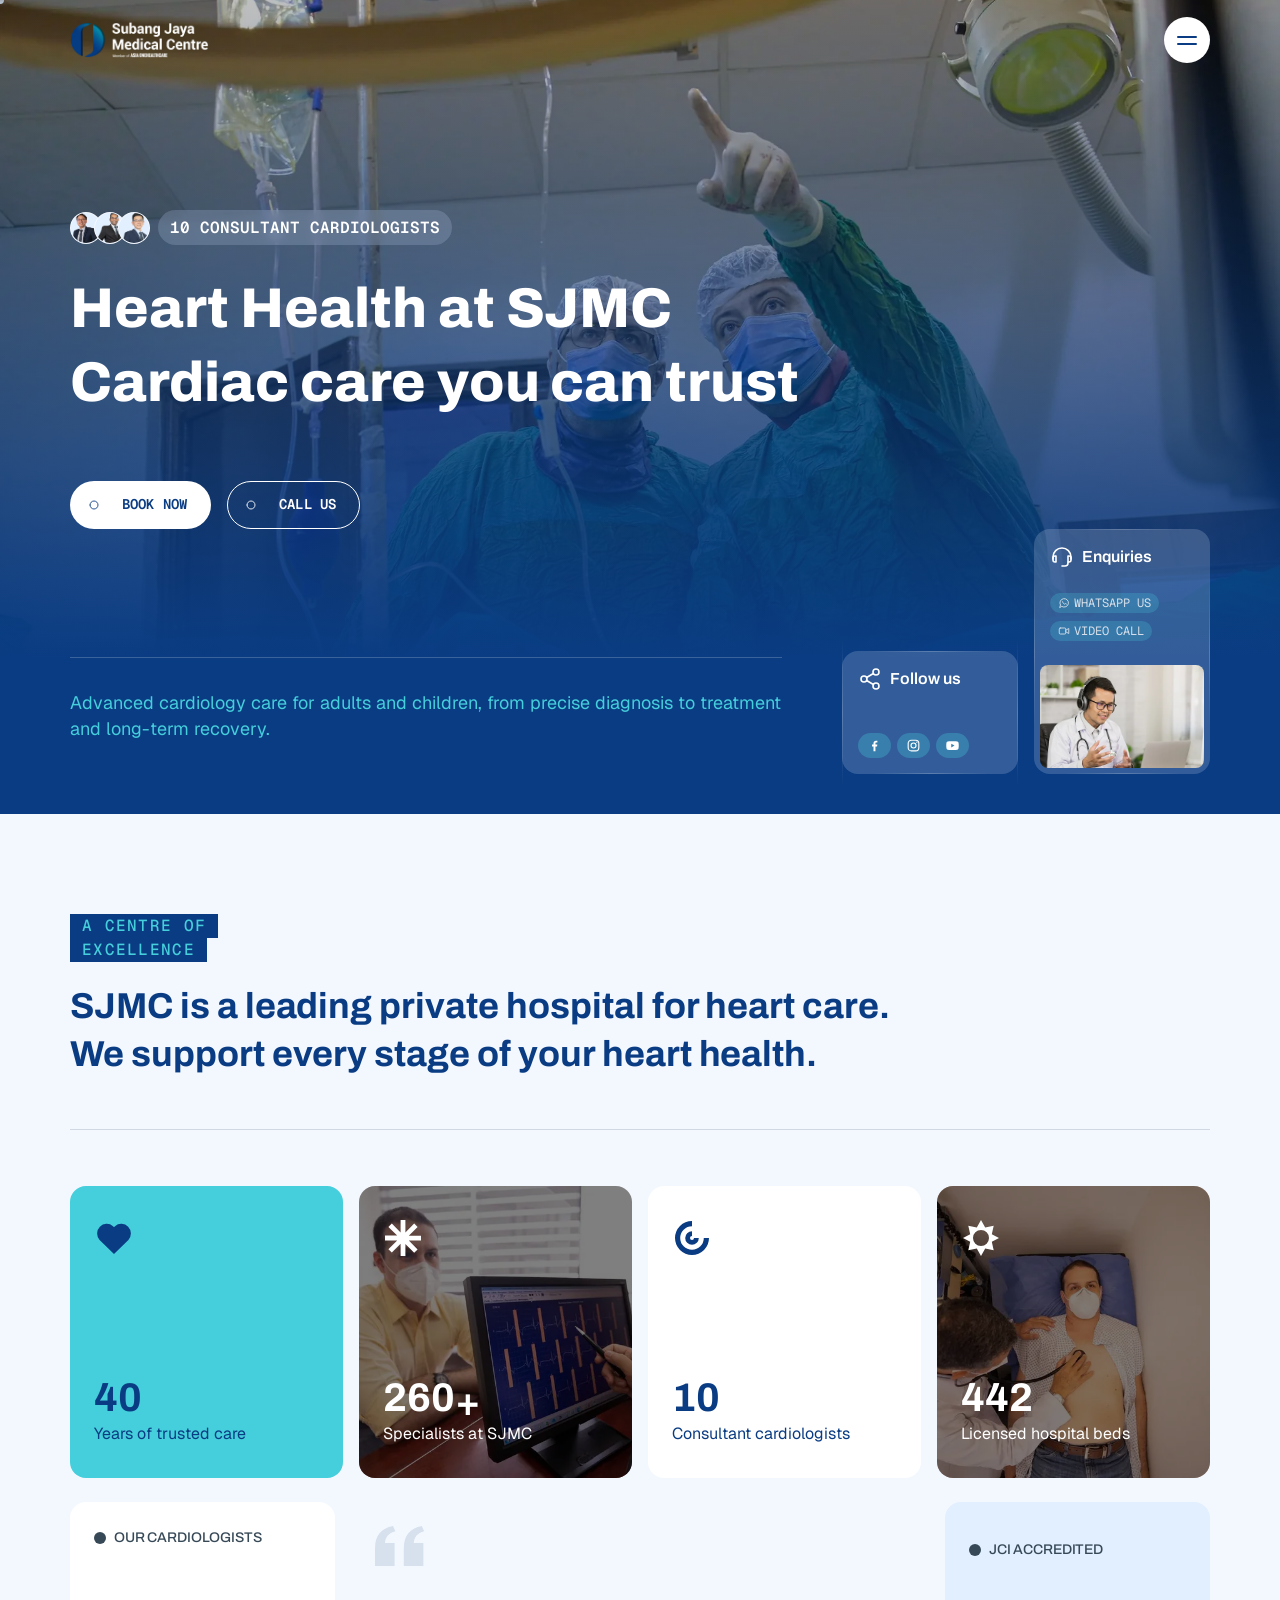
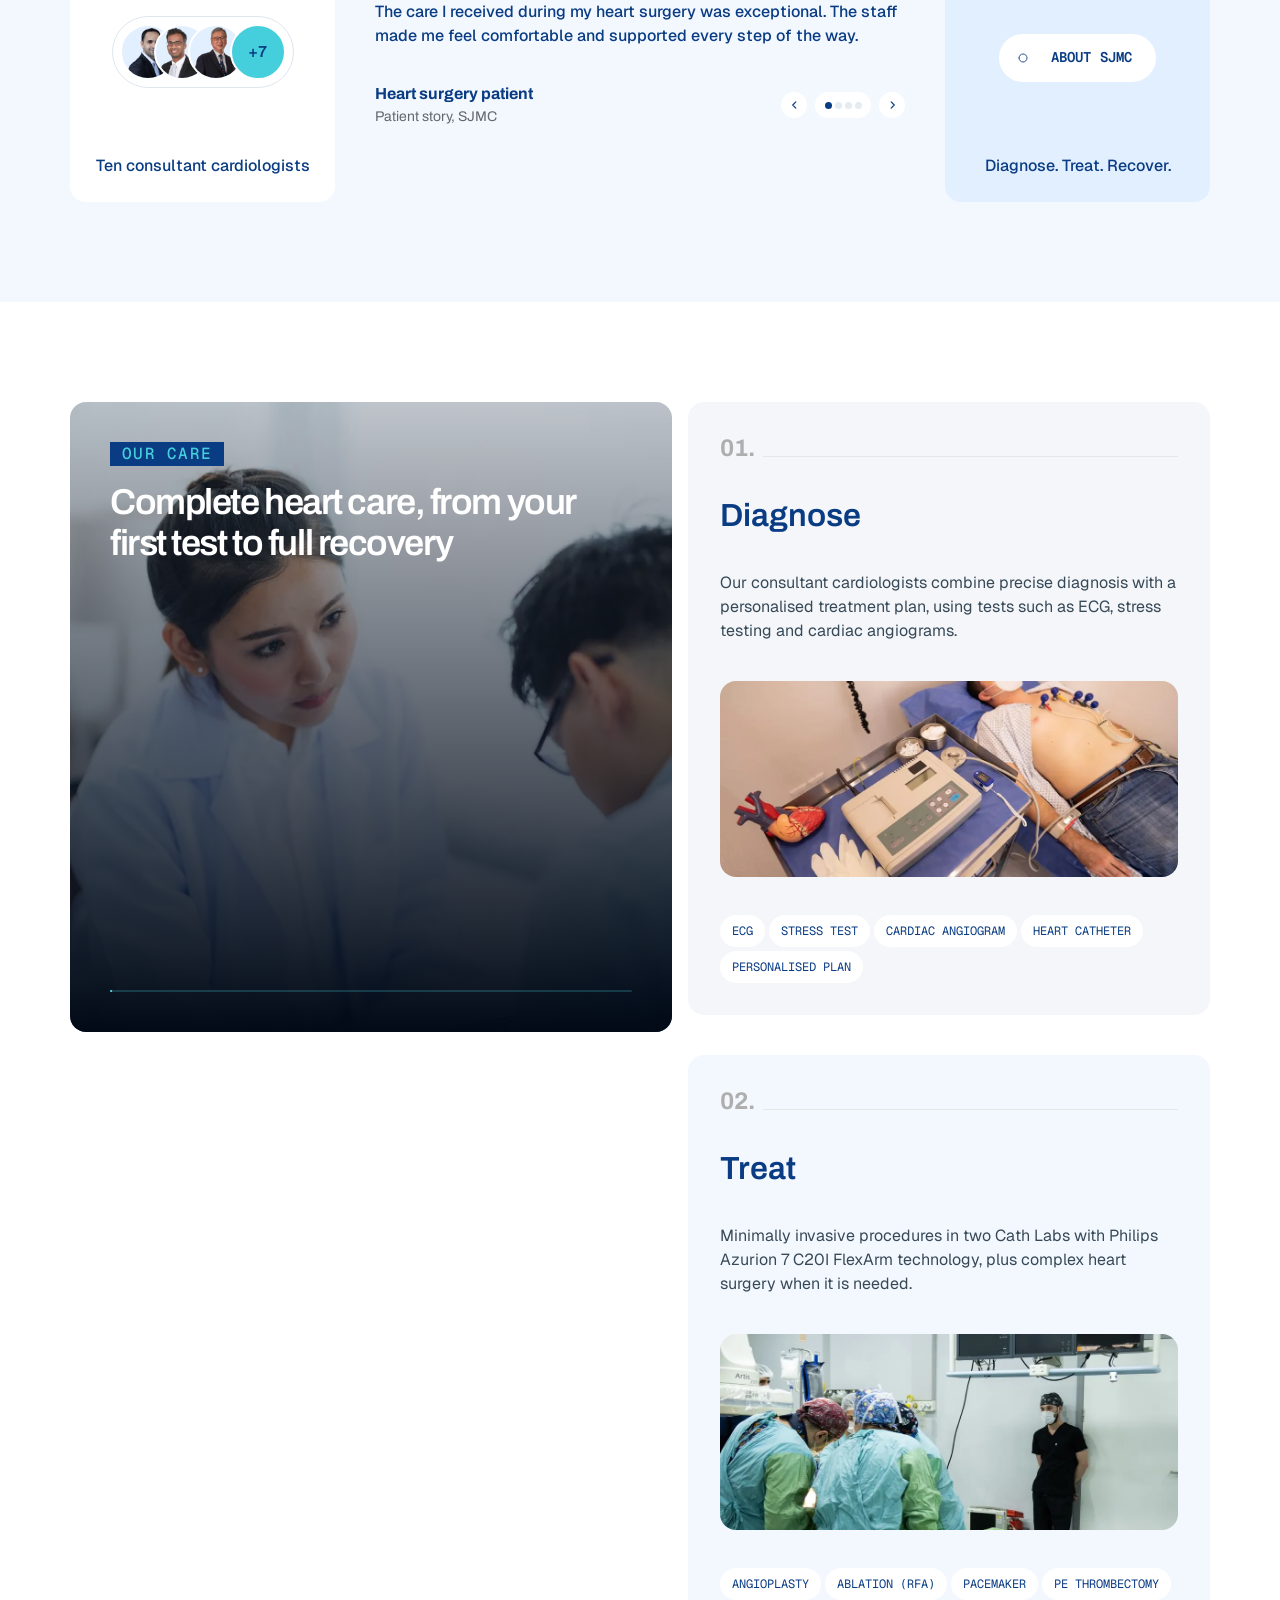
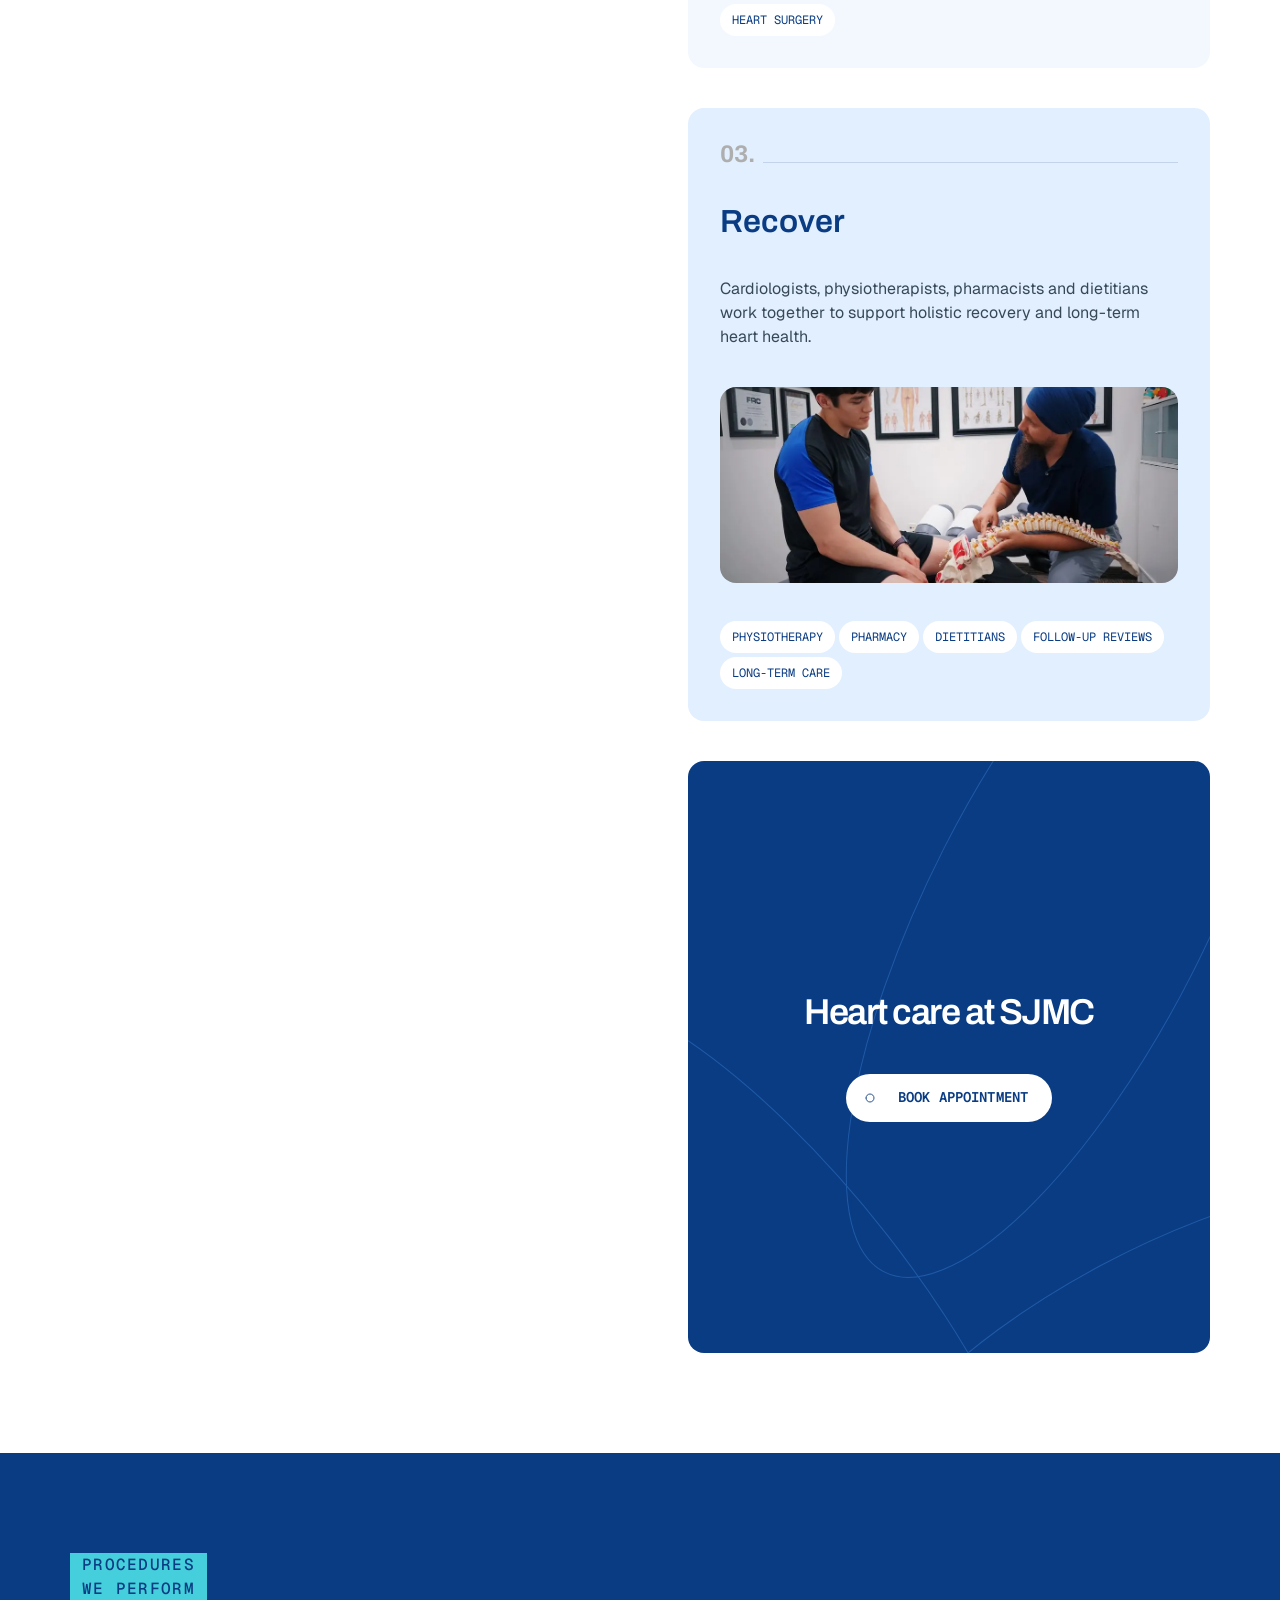
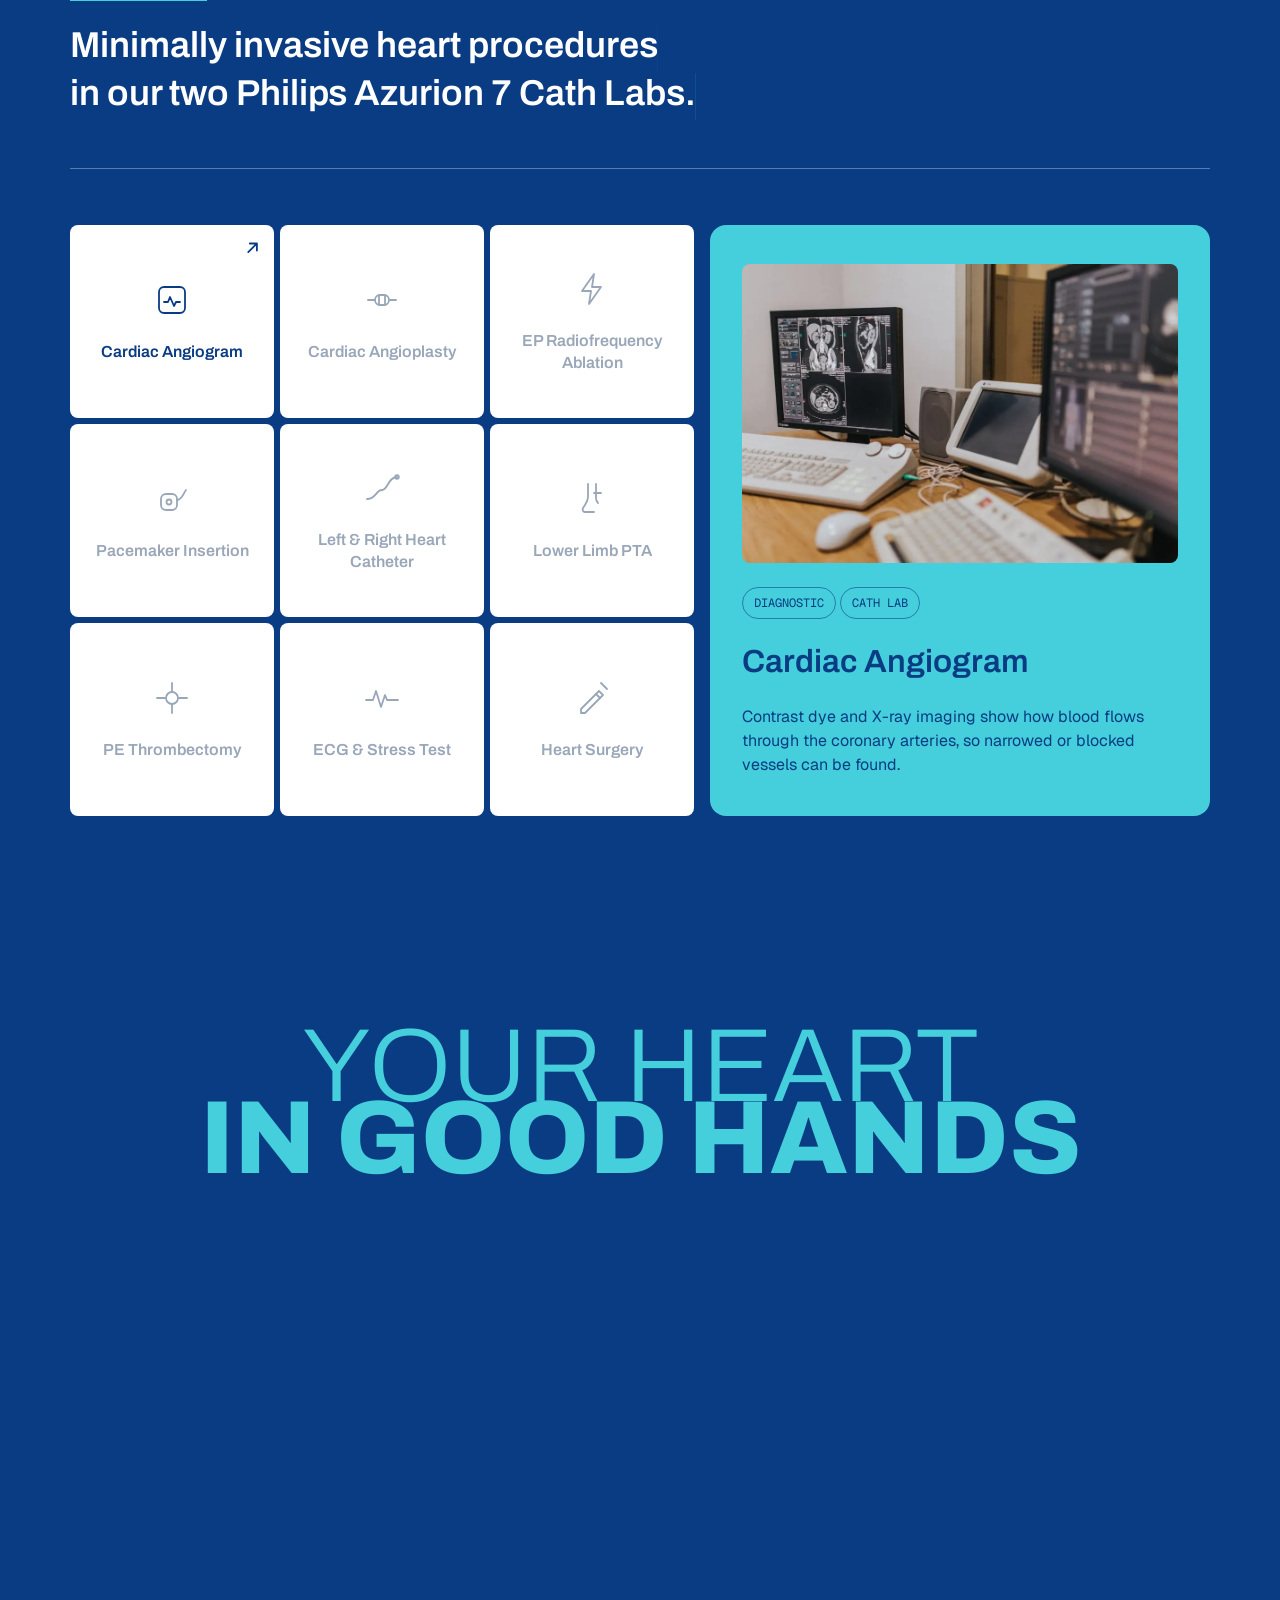
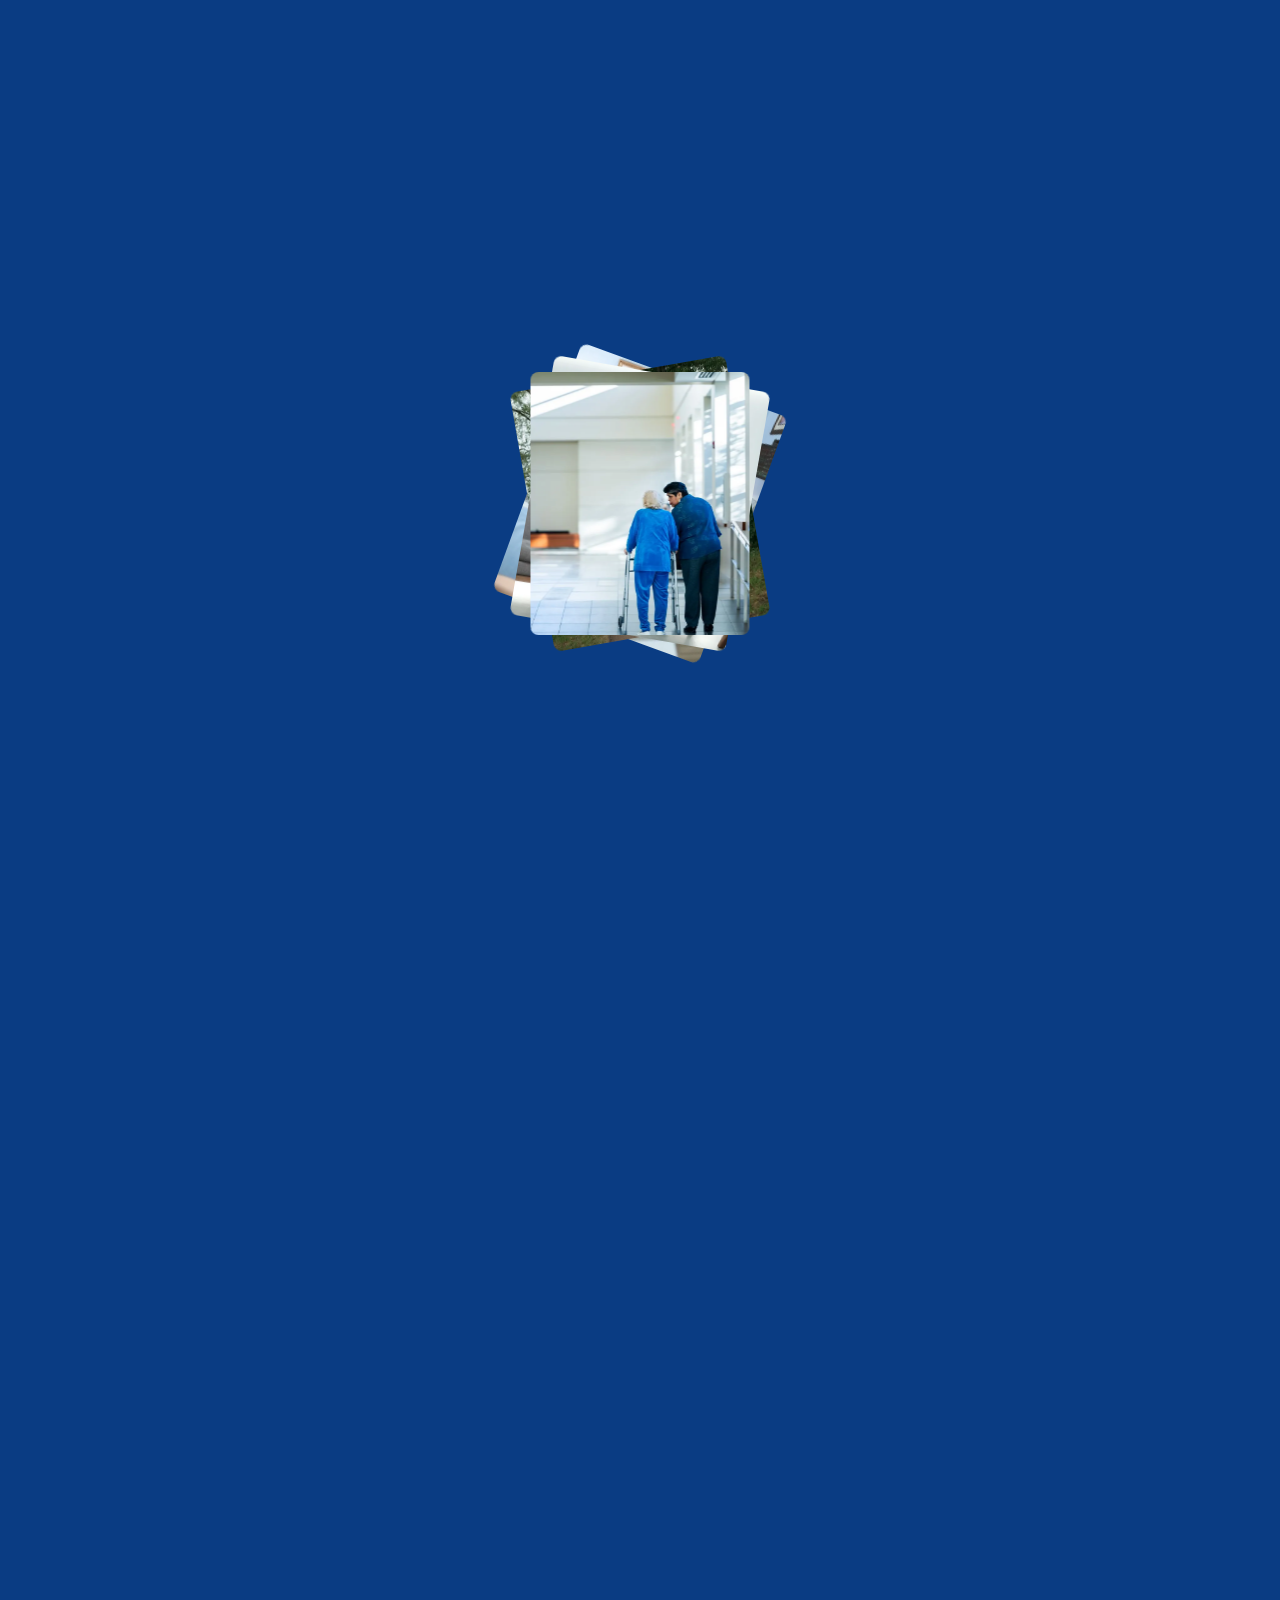
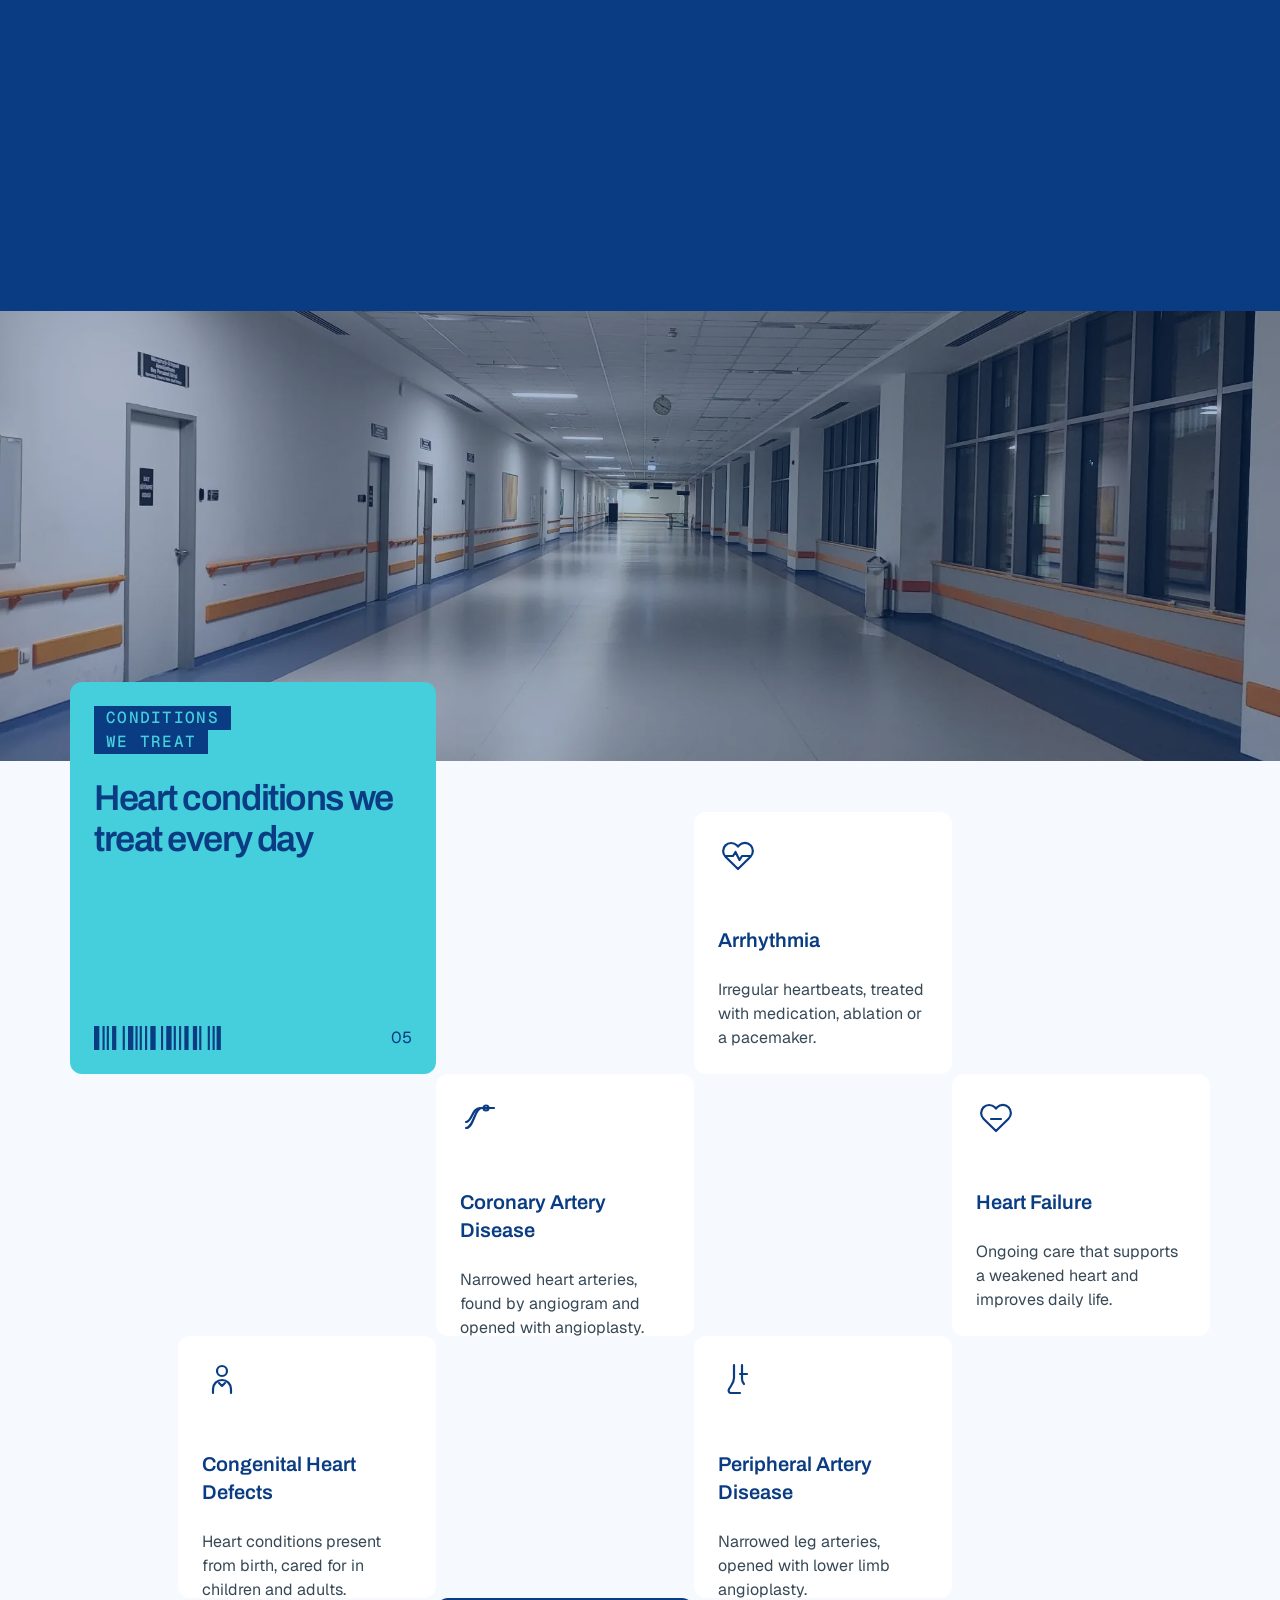
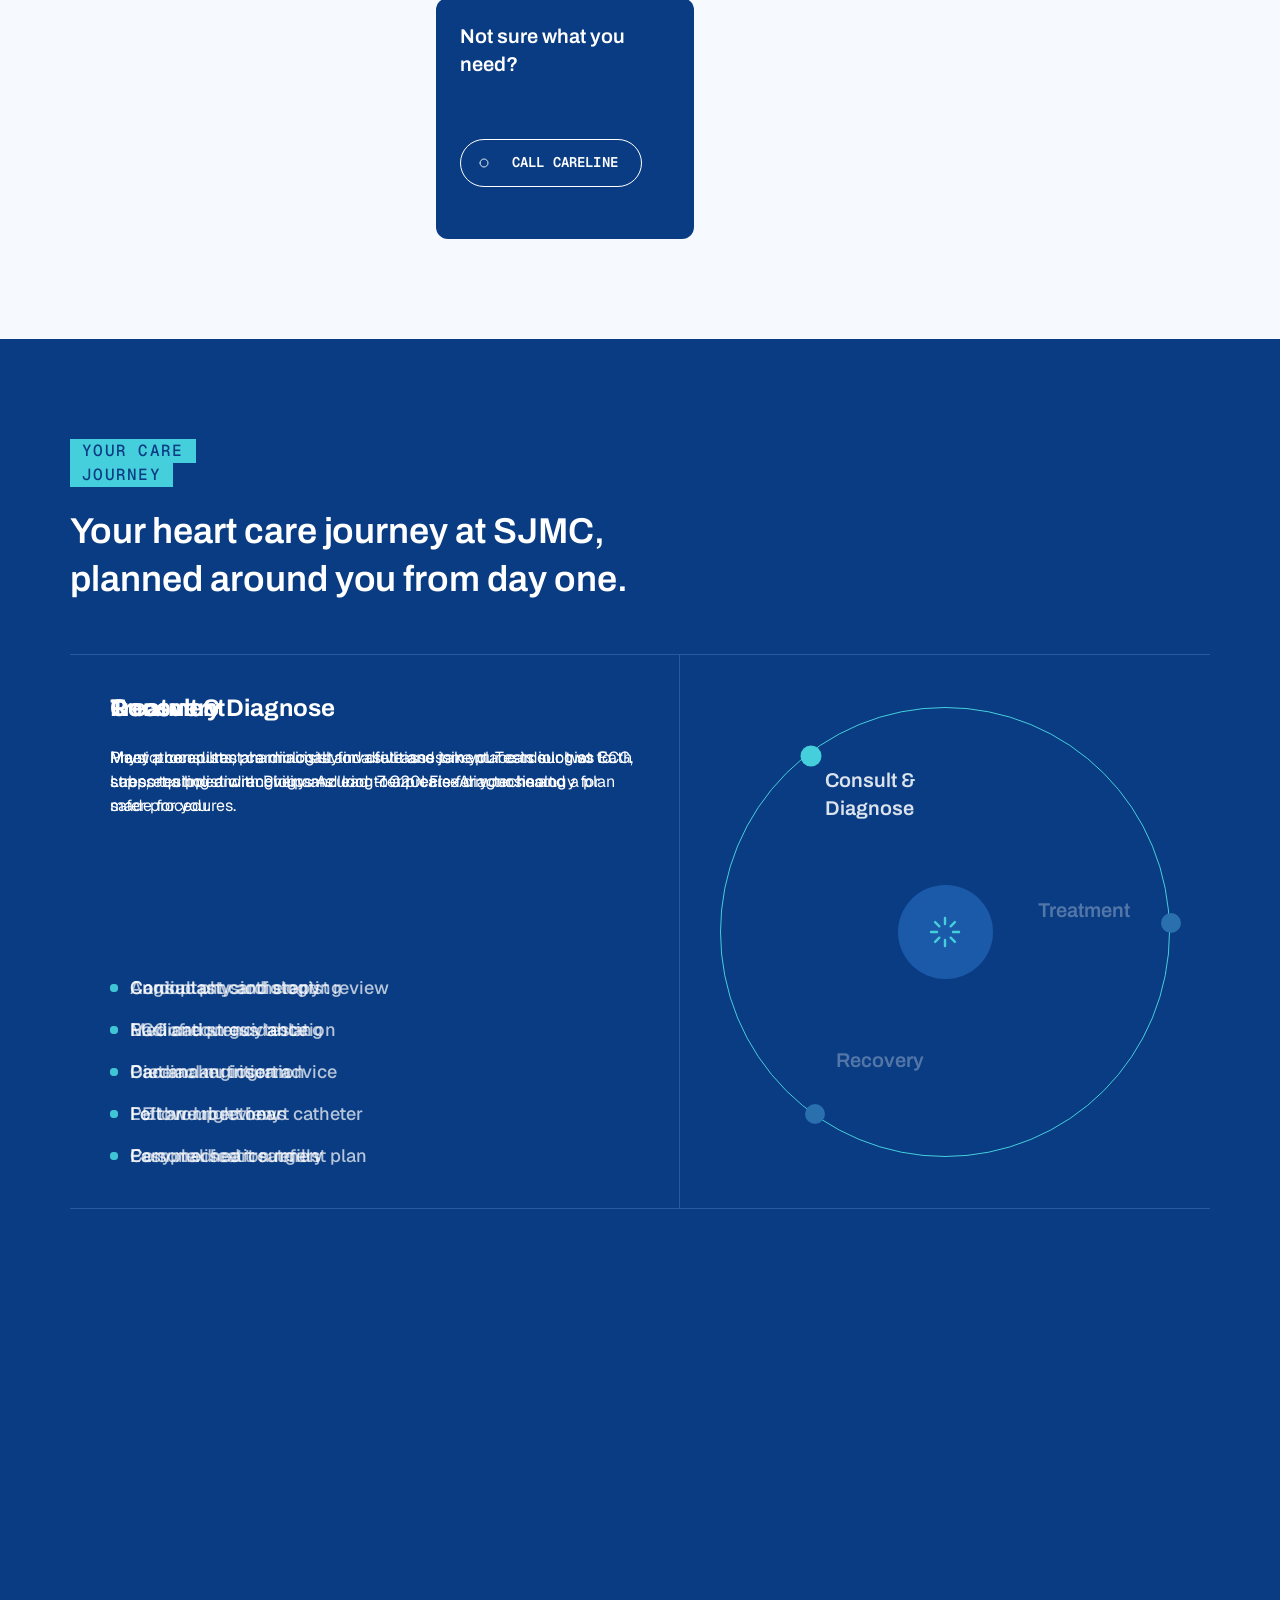
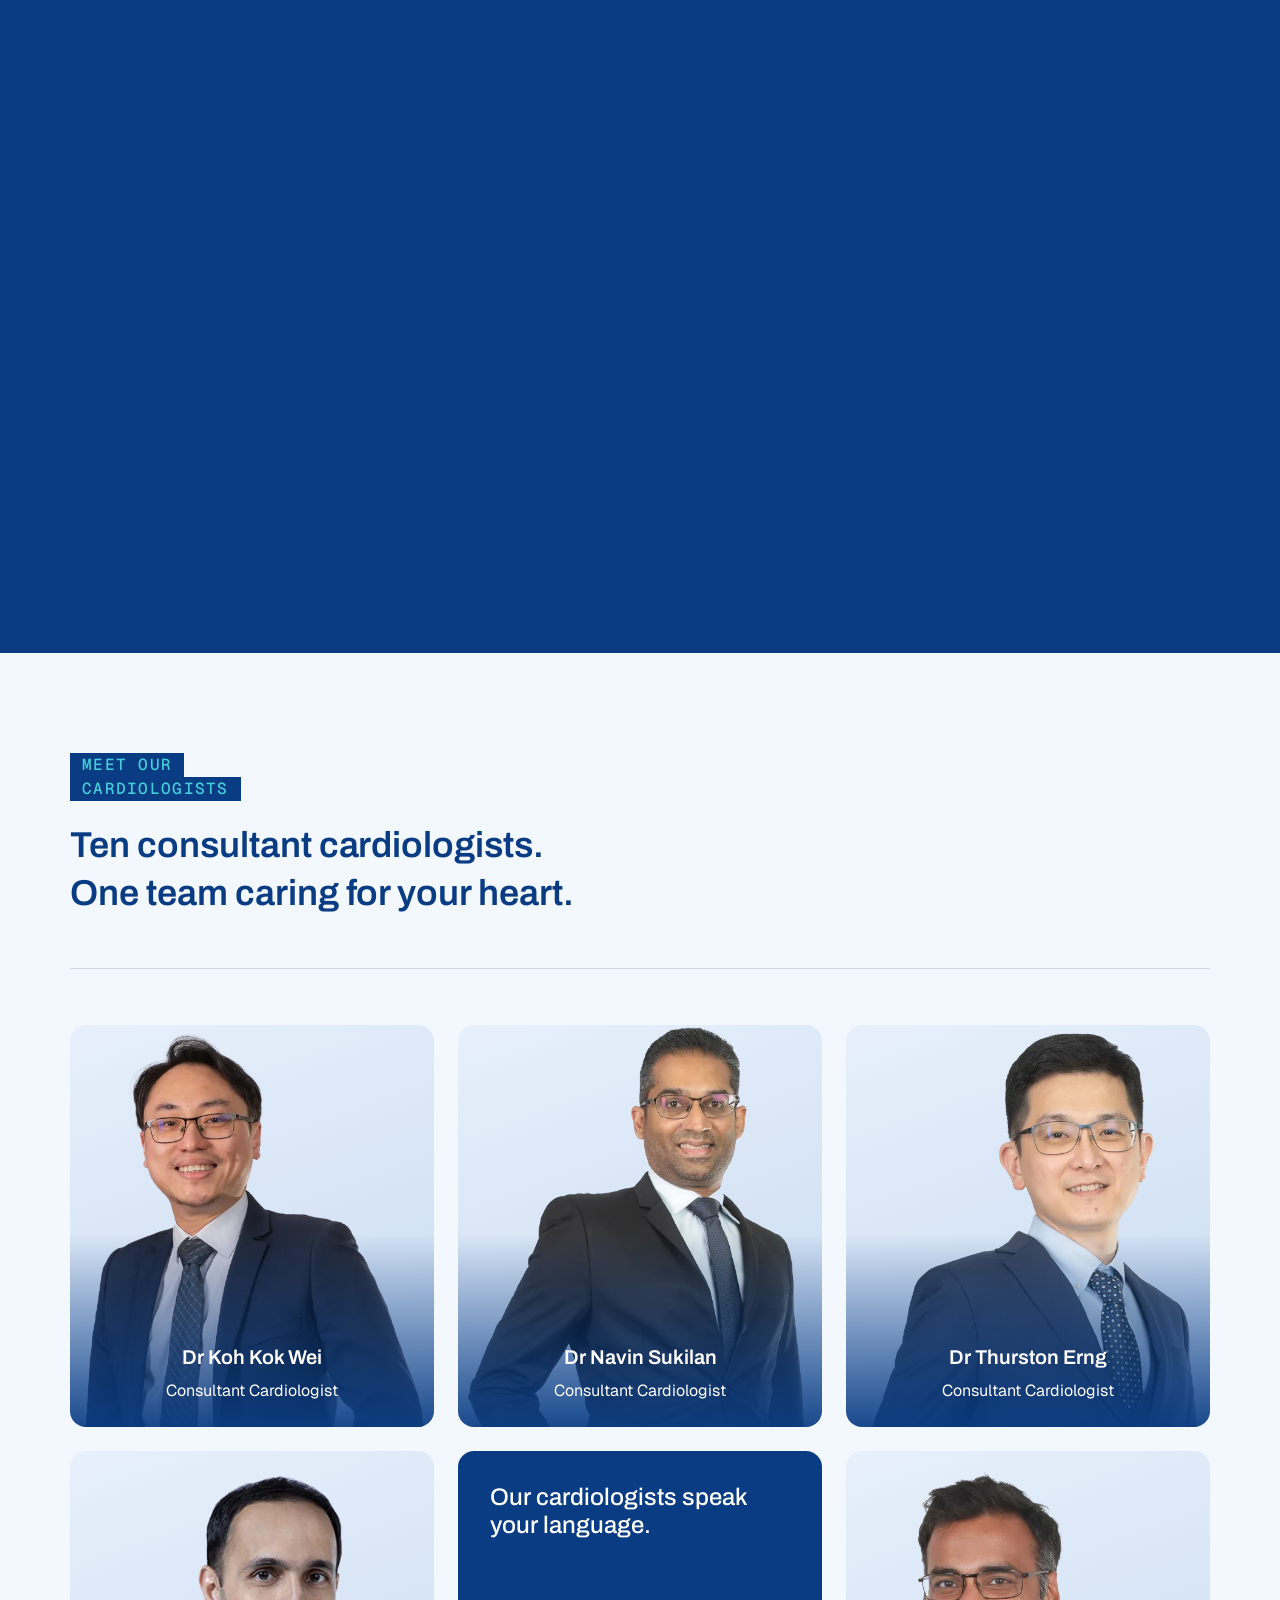
==== index.html @ 863583b7 "SJMC Heart Health landing page mockup Static landing page for Subang Jaya Medical Centre's cardiolog" ====
<!doctype html>
<html lang="en">
<head>
<meta charset="utf-8">
<meta name="viewport" content="width=device-width, initial-scale=1">
<title>Heart Health at SJMC | Cardiology at Subang Jaya Medical Centre</title>
<meta name="description" content="Cardiology at Subang Jaya Medical Centre: 10 consultant cardiologists, two Philips Azurion 7 Cath Labs, and care for adults and children from diagnosis to recovery. Book an appointment.">
<meta name="theme-color" content="#0a3c83">
<link rel="icon" type="image/png" href="img/mark.png">
<link rel="preconnect" href="https://fonts.googleapis.com">
<link rel="preconnect" href="https://fonts.gstatic.com" crossorigin>
<link rel="stylesheet" href="https://fonts.googleapis.com/css2?family=Archivo:wght@300;400;500;600;700;800&family=Geist:wght@400;500;600;700&family=Geist+Mono:wght@400;500;600&family=Inter:wght@800&display=swap">
<link rel="stylesheet" href="css/site.css?v=1792371683">
</head>
<body>
<div class="progress" aria-hidden="true"><i></i></div>
<div class="cursor" aria-hidden="true"><i class="cur-ring"></i><i class="cur-dot"></i></div>

<header class="nav" id="nav">
  <div class="wrap nav-in">
    <div class="nav-bar">
      <a class="nav-logo" href="#top" aria-label="Subang Jaya Medical Centre, back to top"><img src="img/logo-light.webp" alt="Subang Jaya Medical Centre" width="600" height="155"></a>
      <button class="burger" type="button" aria-label="Open menu" aria-expanded="false" aria-controls="menu"><i></i><i></i></button>
    </div>
    <nav class="menu" id="menu" aria-label="Page sections">
      <div class="menu-head"><img src="img/mark.webp" alt="" width="94" height="100"><button class="mclose" type="button" aria-label="Close menu"><i></i><i></i></button></div>
      <div class="menu-links"><a class="mlink" href="#top"><span class="mn">01</span><span class="mt">Home</span><svg class="arw" viewBox="0 0 14 14" aria-hidden="true"><path d="M1.5 7h10.5M7.8 2.6 12.2 7l-4.4 4.4" fill="none" stroke="currentColor" stroke-width="1.6" stroke-linecap="round" stroke-linejoin="round"/></svg></a><a class="mlink" href="#about"><span class="mn">02</span><span class="mt">About SJMC</span><svg class="arw" viewBox="0 0 14 14" aria-hidden="true"><path d="M1.5 7h10.5M7.8 2.6 12.2 7l-4.4 4.4" fill="none" stroke="currentColor" stroke-width="1.6" stroke-linecap="round" stroke-linejoin="round"/></svg></a><a class="mlink" href="#care"><span class="mn">03</span><span class="mt">Our care</span><svg class="arw" viewBox="0 0 14 14" aria-hidden="true"><path d="M1.5 7h10.5M7.8 2.6 12.2 7l-4.4 4.4" fill="none" stroke="currentColor" stroke-width="1.6" stroke-linecap="round" stroke-linejoin="round"/></svg></a><a class="mlink" href="#procedures"><span class="mn">04</span><span class="mt">Procedures</span><svg class="arw" viewBox="0 0 14 14" aria-hidden="true"><path d="M1.5 7h10.5M7.8 2.6 12.2 7l-4.4 4.4" fill="none" stroke="currentColor" stroke-width="1.6" stroke-linecap="round" stroke-linejoin="round"/></svg></a><a class="mlink" href="#team"><span class="mn">05</span><span class="mt">Cardiologists</span><svg class="arw" viewBox="0 0 14 14" aria-hidden="true"><path d="M1.5 7h10.5M7.8 2.6 12.2 7l-4.4 4.4" fill="none" stroke="currentColor" stroke-width="1.6" stroke-linecap="round" stroke-linejoin="round"/></svg></a><a class="mlink" href="#contact"><span class="mn">06</span><span class="mt">Book appointment</span><svg class="arw" viewBox="0 0 14 14" aria-hidden="true"><path d="M1.5 7h10.5M7.8 2.6 12.2 7l-4.4 4.4" fill="none" stroke="currentColor" stroke-width="1.6" stroke-linecap="round" stroke-linejoin="round"/></svg></a></div>
    </nav>
  </div>
</header>
<main>

<section class="hero" id="top">
  <div class="hero-bg"><img class="" src="img/hero.webp" alt="Cardiologists working in a catheterisation laboratory" decoding="async" style="object-position:55% 40%"><i class="hero-grad"></i></div>
  <div class="wrap hero-in">
    <div class="hero-top">
      <div class="hero-tw">
        <div class="trusted"><div class="avs"><img class="av" src="img/dr-koh.webp" alt="" decoding="async" style="object-position:50% 18%"><img class="av" src="img/dr-navin.webp" alt="" decoding="async" style="object-position:50% 18%"><img class="av" src="img/dr-thurston.webp" alt="" decoding="async" style="object-position:50% 18%"></div><span class="tbadge">10 consultant cardiologists</span></div>
        <div class="wipe hero-h w-hero"><div class="wl" data-delay="0.0"><h1 class="wt">Heart Health at SJMC</h1><i class="w1"></i><i class="w2"></i></div><div class="wl" data-delay="0.2"><h1 class="wt">Cardiac care you can trust</h1><i class="w1"></i><i class="w2"></i></div></div>
      </div>
      <div class="btns"><a class="btn btn-solid" href="#contact"><span class="bi"><svg class="ring" viewBox="0 0 12 12" aria-hidden="true"><path d="M 0 4 C 0 1.791 1.791 0 4 0 C 6.209 0 8 1.791 8 4 C 8 6.209 6.209 8 4 8 C 1.791 8 0 6.209 0 4 Z" fill="none" stroke="currentColor" stroke-dasharray="25.136 22.622" stroke-linecap="round" stroke-linejoin="round" stroke-width=".875" transform="translate(2 2)"/></svg><svg class="arw" viewBox="0 0 14 14" aria-hidden="true"><path d="M1.5 7h10.5M7.8 2.6 12.2 7l-4.4 4.4" fill="none" stroke="currentColor" stroke-width="1.6" stroke-linecap="round" stroke-linejoin="round"/></svg></span><span class="bt">Book now</span></a><a class="btn btn-outline" href="tel:+60356391212"><span class="bi"><svg class="ring" viewBox="0 0 12 12" aria-hidden="true"><path d="M 0 4 C 0 1.791 1.791 0 4 0 C 6.209 0 8 1.791 8 4 C 8 6.209 6.209 8 4 8 C 1.791 8 0 6.209 0 4 Z" fill="none" stroke="currentColor" stroke-dasharray="25.136 22.622" stroke-linecap="round" stroke-linejoin="round" stroke-width=".875" transform="translate(2 2)"/></svg><svg class="arw" viewBox="0 0 14 14" aria-hidden="true"><path d="M1.5 7h10.5M7.8 2.6 12.2 7l-4.4 4.4" fill="none" stroke="currentColor" stroke-width="1.6" stroke-linecap="round" stroke-linejoin="round"/></svg></span><span class="bt">Call us</span></a></div>
    </div>
    <div class="hero-bottom">
      <div class="hero-sub"><p>Advanced cardiology care for adults and children, from precise diagnosis to treatment and long-term recovery.</p></div>
      <div class="hero-widgets">
        <div class="hw hw-follow"><i class="hl hl-r"></i><i class="hl hl-b"></i><i class="hl hl-l"></i><i class="hl hl-t"></i>
          <div class="hw-in">
            <div class="hw-title"><svg viewBox="0 0 24 24" aria-hidden="true" fill="none" stroke="currentColor" stroke-width="1.6" stroke-linecap="round" stroke-linejoin="round"><circle cx="18" cy="5" r="3"/><circle cx="6" cy="12" r="3"/><circle cx="18" cy="19" r="3"/><path d="m8.6 13.5 6.8 4M15.4 6.5l-6.8 4"/></svg><span>Follow us</span></div>
            <div class="socials">
              <a class="soc" href="https://www.facebook.com/subangjayamedicalcentre/" target="_blank" rel="noopener" aria-label="SJMC on Facebook"><svg viewBox="0 0 24 24" aria-hidden="true"><path fill="currentColor" d="M13.5 21v-7.5h2.6l.4-3h-3V8.6c0-.9.3-1.5 1.5-1.5h1.6V4.4c-.3 0-1.2-.1-2.3-.1-2.3 0-3.9 1.4-3.9 4v2.2H8v3h2.4V21z"/></svg></a>
              <a class="soc" href="https://www.instagram.com/subangjaya_medicalcentre/" target="_blank" rel="noopener" aria-label="SJMC on Instagram"><svg viewBox="0 0 24 24" aria-hidden="true" fill="none" stroke="currentColor" stroke-width="1.8"><rect x="3.5" y="3.5" width="17" height="17" rx="5"/><circle cx="12" cy="12" r="4"/><circle cx="17.3" cy="6.7" r="1" fill="currentColor" stroke="none"/></svg></a>
              <a class="soc" href="https://www.youtube.com/@SubangJayaMedicalCentre" target="_blank" rel="noopener" aria-label="SJMC on YouTube"><svg viewBox="0 0 24 24" aria-hidden="true"><path fill="currentColor" d="M21.6 7.2a2.6 2.6 0 0 0-1.8-1.8C18.2 5 12 5 12 5s-6.2 0-7.8.4A2.6 2.6 0 0 0 2.4 7.2 27 27 0 0 0 2 12a27 27 0 0 0 .4 4.8 2.6 2.6 0 0 0 1.8 1.8C5.8 19 12 19 12 19s6.2 0 7.8-.4a2.6 2.6 0 0 0 1.8-1.8A27 27 0 0 0 22 12a27 27 0 0 0-.4-4.8zM10 15V9l5.2 3z"/></svg></a>
            </div>
          </div>
        </div>
        <div class="hw hw-enq"><i class="hl hl-r"></i><i class="hl hl-b"></i><i class="hl hl-l"></i><i class="hl hl-t"></i>
          <div class="hw-in">
            <div class="hw-title"><svg viewBox="0 0 24 24" aria-hidden="true" fill="none" stroke="currentColor" stroke-width="1.6" stroke-linecap="round" stroke-linejoin="round"><path d="M3 14v-2a9 9 0 0 1 18 0v2"/><path d="M21 15a2 2 0 0 1-2 2h-1v-6h1a2 2 0 0 1 2 2zM3 15a2 2 0 0 0 2 2h1v-6H5a2 2 0 0 0-2 2z"/><path d="M18 17v1a3 3 0 0 1-3 3h-3"/></svg><span>Enquiries</span></div>
            <div class="enq-badges">
              <a class="eb" href="https://wa.me/60193171818" target="_blank" rel="noopener"><svg viewBox="0 0 24 24" aria-hidden="true" fill="none" stroke="currentColor" stroke-width="1.8" stroke-linecap="round" stroke-linejoin="round"><path d="M3.5 20.5 5 16a8.5 8.5 0 1 1 3.2 3.2z"/><path d="M9 9.5c.3 2 2.3 4.3 4.6 4.9l1.2-1.2 1.9.9"/></svg><span>WhatsApp us</span></a>
              <a class="eb" href="tel:+60356391818"><svg viewBox="0 0 24 24" aria-hidden="true" fill="none" stroke="currentColor" stroke-width="1.8" stroke-linecap="round" stroke-linejoin="round"><rect x="2.5" y="6" width="13" height="12" rx="2"/><path d="m15.5 10.5 6-3.5v10l-6-3.5"/></svg><span>Video call</span></a>
            </div>
          </div>
          <div class="hw-img"><img class="" src="img/tele-consult.webp" alt="A doctor answers a TeleConnect video call" loading="lazy" decoding="async" style="object-position:50% 30%"></div>
        </div>
      </div>
    </div>
  </div>
</section>

<section class="about sec" id="about">
  <div class="wrap">
    <div class="sec-head"><div class="badge v1"><span class="bl"><i></i><b>A centre of</b></span><span class="bl"><i></i><b>excellence</b></span></div><div class="wipe  w-light"><div class="wl" data-delay="0.0"><h2 class="wt">SJMC is a leading private hospital for heart care.</h2><i class="w1"></i><i class="w2"></i></div><div class="wl" data-delay="0.2"><h2 class="wt">We support every stage of your heart health.</h2><i class="w1"></i><i class="w2"></i></div></div></div>
    <div class="about-body">
      <div class="stats"><div class="sc sc-accent"><span class="sc-icon"><svg viewBox="0 0 40 40" aria-hidden="true"><path fill="currentColor" d="M20 36 5.6 21.9A9.6 9.6 0 0 1 19 8.2l1 1 1-1a9.6 9.6 0 0 1 13.4 13.7z"/></svg></span>
          <div class="sc-stat"><div class="num" aria-label="40"><span class="dg" data-d="4"><span class="dg-col"><span>0</span><span>1</span><span>2</span><span>3</span><span>4</span><span>5</span><span>6</span><span>7</span><span>8</span><span>9</span></span></span><span class="dg" data-d="0"><span class="dg-col"><span>0</span><span>1</span><span>2</span><span>3</span><span>4</span><span>5</span><span>6</span><span>7</span><span>8</span><span>9</span></span></span><span class="suf"></span></div><p>Years of trusted care</p></div></div><div class="sc sc-photo"><div class="sc-bg"><img class="" src="img/stat-ecg-review.webp" alt="A cardiologist reviews an ECG with a patient" loading="lazy" decoding="async" style="object-position:40% 50%"><i class="sc-ov"></i></div><span class="sc-icon spin"><svg viewBox="0 0 40 40" aria-hidden="true"><path fill="currentColor" d="M17.6 2h4.8v12.4l8.8-8.8 3.4 3.4-8.8 8.8H38v4.8H25.8l8.8 8.8-3.4 3.4-8.8-8.8V38h-4.8V25.8l-8.8 8.8-3.4-3.4 8.8-8.8H2v-4.8h12.2L5.4 9l3.4-3.4 8.8 8.8z"/></svg></span>
          <div class="sc-stat"><div class="num" aria-label="260+"><span class="dg" data-d="2"><span class="dg-col"><span>0</span><span>1</span><span>2</span><span>3</span><span>4</span><span>5</span><span>6</span><span>7</span><span>8</span><span>9</span></span></span><span class="dg" data-d="6"><span class="dg-col"><span>0</span><span>1</span><span>2</span><span>3</span><span>4</span><span>5</span><span>6</span><span>7</span><span>8</span><span>9</span></span></span><span class="dg" data-d="0"><span class="dg-col"><span>0</span><span>1</span><span>2</span><span>3</span><span>4</span><span>5</span><span>6</span><span>7</span><span>8</span><span>9</span></span></span><span class="suf">+</span></div><p>Specialists at SJMC</p></div></div><div class="sc sc-white"><span class="sc-icon spin"><svg viewBox="0 0 40 40" aria-hidden="true"><path fill="currentColor" d="M20 3a17 17 0 1 0 17 17h-5.2A11.8 11.8 0 1 1 20 8.2V3zm0 10.2A6.8 6.8 0 1 0 26.8 20H22a2 2 0 1 1-2-2z"/></svg></span>
          <div class="sc-stat"><div class="num" aria-label="10"><span class="dg" data-d="1"><span class="dg-col"><span>0</span><span>1</span><span>2</span><span>3</span><span>4</span><span>5</span><span>6</span><span>7</span><span>8</span><span>9</span></span></span><span class="dg" data-d="0"><span class="dg-col"><span>0</span><span>1</span><span>2</span><span>3</span><span>4</span><span>5</span><span>6</span><span>7</span><span>8</span><span>9</span></span></span><span class="suf"></span></div><p>Consultant cardiologists</p></div></div><div class="sc sc-photo"><div class="sc-bg"><img class="" src="img/stat-exam.webp" alt="A doctor listens to a patient&#x27;s heart" loading="lazy" decoding="async" style="object-position:55% 40%"><i class="sc-ov"></i></div><span class="sc-icon"><svg viewBox="0 0 40 40" aria-hidden="true"><path fill="currentColor" d="m20 2 4.2 7.6 8.5-1.9-1.9 8.5L38 20l-7.2 3.8 1.9 8.5-8.5-1.9L20 38l-4.2-7.6-8.5 1.9 1.9-8.5L2 20l7.2-3.8-1.9-8.5 8.5 1.9zm0 10a8 8 0 1 0 0 16 8 8 0 0 0 0-16z"/></svg></span>
          <div class="sc-stat"><div class="num" aria-label="442"><span class="dg" data-d="4"><span class="dg-col"><span>0</span><span>1</span><span>2</span><span>3</span><span>4</span><span>5</span><span>6</span><span>7</span><span>8</span><span>9</span></span></span><span class="dg" data-d="4"><span class="dg-col"><span>0</span><span>1</span><span>2</span><span>3</span><span>4</span><span>5</span><span>6</span><span>7</span><span>8</span><span>9</span></span></span><span class="dg" data-d="2"><span class="dg-col"><span>0</span><span>1</span><span>2</span><span>3</span><span>4</span><span>5</span><span>6</span><span>7</span><span>8</span><span>9</span></span></span><span class="suf"></span></div><p>Licensed hospital beds</p></div></div></div>
      <div class="stats2">
        <div class="rate">
          <div class="rate-top"><i class="dot"></i><span>Our cardiologists</span></div>
          <div class="rate-av"><img class="" src="img/dr-shamruz.webp" alt="" loading="lazy" decoding="async" style="object-position:50% 15%"><img class="" src="img/dr-nazrul.webp" alt="" loading="lazy" decoding="async" style="object-position:50% 15%"><img class="" src="img/dr-soo.webp" alt="" loading="lazy" decoding="async" style="object-position:50% 15%"><span class="more">+7</span></div>
          <p>Ten consultant cardiologists</p>
        </div>
        <div class="testi" data-slider>
          <svg class="quote" viewBox="0 0 52 40" aria-hidden="true"><path fill="currentColor" d="M0 40V22.4C0 9.6 6 2.2 18 0l2.4 5.2C13.6 7 10.3 11 10 17h9.6v23zm28.8 0V22.4C28.8 9.6 34.8 2.2 46.8 0l2.4 5.2C42.4 7 39.1 11 38.8 17h9.6v23z"/></svg>
          <div class="q-block"><p class="q-text on">The care I received during my heart surgery was exceptional. The staff made me feel comfortable and supported every step of the way.</p><p class="q-text">Sample quote. My cardiologist explained every test and every option before my angioplasty, and I was walking the ward the next day.</p><p class="q-text">Sample quote. The team found the cause of my irregular heartbeat and treated it with ablation. I finally sleep through the night again.</p><p class="q-text">Sample quote. From the Careline call to my follow-up review, everything was arranged for me and my family.</p></div>
          <div class="q-bottom">
            <div class="q-infos"><div class="q-info on"><b>Heart surgery patient</b><span>Patient story, SJMC</span></div><div class="q-info"><b>Sample patient</b><span>Replace with an SJMC cardiac patient story</span></div><div class="q-info"><b>Sample patient</b><span>Replace with an SJMC cardiac patient story</span></div><div class="q-info"><b>Sample patient</b><span>Replace with an SJMC cardiac patient story</span></div></div>
            <div class="q-nav"><button class="q-arrow q-prev" type="button" aria-label="Previous quote"><svg viewBox="0 0 8 10" aria-hidden="true"><path d="M5.5 1.5 2 5l3.5 3.5" fill="none" stroke="currentColor" stroke-width="1.4" stroke-linecap="round" stroke-linejoin="round"/></svg></button><div class="q-dots"><i class="on"></i><i class=""></i><i class=""></i><i class=""></i></div><button class="q-arrow q-next" type="button" aria-label="Next quote"><svg viewBox="0 0 8 10" aria-hidden="true"><path d="M2.5 1.5 6 5 2.5 8.5" fill="none" stroke="currentColor" stroke-width="1.4" stroke-linecap="round" stroke-linejoin="round"/></svg></button></div>
          </div>
        </div>
        <div class="est">
          <div class="rate-top"><i class="dot"></i><span>JCI accredited</span></div>
          <a class="btn btn-solid" href="https://subangjayamedicalcentre.com/about-us" target="_blank" rel="noopener"><span class="bi"><svg class="ring" viewBox="0 0 12 12" aria-hidden="true"><path d="M 0 4 C 0 1.791 1.791 0 4 0 C 6.209 0 8 1.791 8 4 C 8 6.209 6.209 8 4 8 C 1.791 8 0 6.209 0 4 Z" fill="none" stroke="currentColor" stroke-dasharray="25.136 22.622" stroke-linecap="round" stroke-linejoin="round" stroke-width=".875" transform="translate(2 2)"/></svg><svg class="arw" viewBox="0 0 14 14" aria-hidden="true"><path d="M1.5 7h10.5M7.8 2.6 12.2 7l-4.4 4.4" fill="none" stroke="currentColor" stroke-width="1.6" stroke-linecap="round" stroke-linejoin="round"/></svg></span><span class="bt">About SJMC</span></a>
          <p>Diagnose. Treat. Recover.</p>
        </div>
      </div>
    </div>
  </div>
</section>

<section class="care sec" id="care">
  <div class="wrap">
    <div class="care-slide">
      <div class="care-left">
        <div class="cl-bg"><img class="" src="img/wwd-consult.webp" alt="A doctor talks a patient through her results" loading="lazy" decoding="async" style="object-position:45% 40%"><i class="cl-ov"></i></div>
        <div class="cl-top"><div class="badge v1"><span class="bl"><i></i><b>Our care</b></span></div><h2 class="cl-h">Complete heart care, from your first test to full recovery</h2></div>
        <div class="cl-div"><i></i></div>
      </div>
      <div class="care-cards"><article class="cc cc-1" data-card="0">
          <div class="cc-top"><div class="cc-sl"><span>01.</span><i></i></div>
            <div class="cc-tb"><h3>Diagnose</h3><p>Our consultant cardiologists combine precise diagnosis with a personalised treatment plan, using tests such as ECG, stress testing and cardiac angiograms.</p></div></div>
          <div class="cc-img"><img class="" src="img/wwd-diagnose.webp" alt="A patient has an ECG recorded" loading="lazy" decoding="async"></div>
          <div class="tags"><span>ECG</span><span>Stress test</span><span>Cardiac angiogram</span><span>Heart catheter</span><span>Personalised plan</span></div></article><article class="cc cc-2" data-card="1">
          <div class="cc-top"><div class="cc-sl"><span>02.</span><i></i></div>
            <div class="cc-tb"><h3>Treat</h3><p>Minimally invasive procedures in two Cath Labs with Philips Azurion 7 C20I FlexArm technology, plus complex heart surgery when it is needed.</p></div></div>
          <div class="cc-img"><img class="" src="img/wwd-treat.webp" alt="A surgical team at work" loading="lazy" decoding="async"></div>
          <div class="tags"><span>Angioplasty</span><span>Ablation (RFA)</span><span>Pacemaker</span><span>PE thrombectomy</span><span>Heart surgery</span></div></article><article class="cc cc-3" data-card="2">
          <div class="cc-top"><div class="cc-sl"><span>03.</span><i></i></div>
            <div class="cc-tb"><h3>Recover</h3><p>Cardiologists, physiotherapists, pharmacists and dietitians work together to support holistic recovery and long-term heart health.</p></div></div>
          <div class="cc-img"><img class="" src="img/wwd-recover.webp" alt="A physiotherapist works with a patient" loading="lazy" decoding="async"></div>
          <div class="tags"><span>Physiotherapy</span><span>Pharmacy</span><span>Dietitians</span><span>Follow-up reviews</span><span>Long-term care</span></div></article><article class="cc cc-cta" data-card="3"><svg class="arcs" viewBox="0 0 522 592" preserveAspectRatio="xMidYMid slice" aria-hidden="true" fill="none" stroke="currentColor"><ellipse pathLength="1" cx="380" cy="150" rx="139" ry="405" transform="rotate(27 380 150)"/><ellipse pathLength="1" cx="90" cy="560" rx="139" ry="405" transform="rotate(-38 90 560)"/><ellipse pathLength="1" cx="470" cy="610" rx="120" ry="330" transform="rotate(62 470 610)"/></svg><h3>Heart care at SJMC</h3><a class="btn btn-solid" href="#contact"><span class="bi"><svg class="ring" viewBox="0 0 12 12" aria-hidden="true"><path d="M 0 4 C 0 1.791 1.791 0 4 0 C 6.209 0 8 1.791 8 4 C 8 6.209 6.209 8 4 8 C 1.791 8 0 6.209 0 4 Z" fill="none" stroke="currentColor" stroke-dasharray="25.136 22.622" stroke-linecap="round" stroke-linejoin="round" stroke-width=".875" transform="translate(2 2)"/></svg><svg class="arw" viewBox="0 0 14 14" aria-hidden="true"><path d="M1.5 7h10.5M7.8 2.6 12.2 7l-4.4 4.4" fill="none" stroke="currentColor" stroke-width="1.6" stroke-linecap="round" stroke-linejoin="round"/></svg></span><span class="bt">Book appointment</span></a></article></div>
    </div>
  </div>
</section>

<section class="work sec" id="procedures">
  <div class="wrap work-top">
    <div class="sec-head"><div class="badge v2"><span class="bl"><i></i><b>Procedures</b></span><span class="bl"><i></i><b>we perform</b></span></div><div class="wipe  w-dark"><div class="wl" data-delay="0.0"><h2 class="wt">Minimally invasive heart procedures</h2><i class="w1"></i><i class="w2"></i></div><div class="wl" data-delay="0.2"><h2 class="wt">in our two Philips Azurion 7 Cath Labs.</h2><i class="w1"></i><i class="w2"></i></div></div></div>
    <div class="proc-desk">
      <div class="ptiles"><button class="pt on" type="button" data-i="0" aria-label="Cardiac Angiogram"><span class="pt-ic"><svg viewBox="0 0 40 40" aria-hidden="true" fill="none" stroke="currentColor" stroke-width="1.8" stroke-linecap="round" stroke-linejoin="round"><rect pathLength="1" x="7" y="7" width="26" height="26" rx="5"/><path pathLength="1" d="M12 22h4l2-5 4 9 2-4h4"/></svg></span><span class="pt-l">Cardiac Angiogram</span><span class="pt-go"><svg class="arw" viewBox="0 0 14 14" aria-hidden="true"><path d="M1.5 7h10.5M7.8 2.6 12.2 7l-4.4 4.4" fill="none" stroke="currentColor" stroke-width="1.6" stroke-linecap="round" stroke-linejoin="round"/></svg></span></button><button class="pt" type="button" data-i="1" aria-label="Cardiac Angioplasty"><span class="pt-ic"><svg viewBox="0 0 40 40" aria-hidden="true" fill="none" stroke="currentColor" stroke-width="1.8" stroke-linecap="round" stroke-linejoin="round"><path pathLength="1" d="M6 20h7"/><path pathLength="1" d="M27 20h7"/><rect pathLength="1" x="13" y="15" width="14" height="10" rx="5"/><path pathLength="1" d="M17 15v10M23 15v10"/></svg></span><span class="pt-l">Cardiac Angioplasty</span><span class="pt-go"><svg class="arw" viewBox="0 0 14 14" aria-hidden="true"><path d="M1.5 7h10.5M7.8 2.6 12.2 7l-4.4 4.4" fill="none" stroke="currentColor" stroke-width="1.6" stroke-linecap="round" stroke-linejoin="round"/></svg></span></button><button class="pt" type="button" data-i="2" aria-label="Radiofrequency Ablation"><span class="pt-ic"><svg viewBox="0 0 40 40" aria-hidden="true" fill="none" stroke="currentColor" stroke-width="1.8" stroke-linecap="round" stroke-linejoin="round"><path pathLength="1" d="M22 5 10 22h9l-2 13 12-17h-9z"/></svg></span><span class="pt-l">EP Radiofrequency Ablation</span><span class="pt-go"><svg class="arw" viewBox="0 0 14 14" aria-hidden="true"><path d="M1.5 7h10.5M7.8 2.6 12.2 7l-4.4 4.4" fill="none" stroke="currentColor" stroke-width="1.6" stroke-linecap="round" stroke-linejoin="round"/></svg></span></button><button class="pt" type="button" data-i="3" aria-label="Pacemaker Insertion"><span class="pt-ic"><svg viewBox="0 0 40 40" aria-hidden="true" fill="none" stroke="currentColor" stroke-width="1.8" stroke-linecap="round" stroke-linejoin="round"><rect pathLength="1" x="9" y="15" width="16" height="16" rx="5"/><path pathLength="1" d="M25 21c5 0 6-6 9-10"/><circle pathLength="1" cx="17" cy="23" r="2.5"/></svg></span><span class="pt-l">Pacemaker Insertion</span><span class="pt-go"><svg class="arw" viewBox="0 0 14 14" aria-hidden="true"><path d="M1.5 7h10.5M7.8 2.6 12.2 7l-4.4 4.4" fill="none" stroke="currentColor" stroke-width="1.6" stroke-linecap="round" stroke-linejoin="round"/></svg></span></button><button class="pt" type="button" data-i="4" aria-label="Left &amp; Right Heart Catheter"><span class="pt-ic"><svg viewBox="0 0 40 40" aria-hidden="true" fill="none" stroke="currentColor" stroke-width="1.8" stroke-linecap="round" stroke-linejoin="round"><path pathLength="1" d="M5 31c9 0 9-9 15-9s6-13 15-13"/><circle pathLength="1" cx="35" cy="9" r="1.8"/></svg></span><span class="pt-l">Left &amp; Right Heart Catheter</span><span class="pt-go"><svg class="arw" viewBox="0 0 14 14" aria-hidden="true"><path d="M1.5 7h10.5M7.8 2.6 12.2 7l-4.4 4.4" fill="none" stroke="currentColor" stroke-width="1.6" stroke-linecap="round" stroke-linejoin="round"/></svg></span></button><button class="pt" type="button" data-i="5" aria-label="Lower Limb PTA"><span class="pt-ic"><svg viewBox="0 0 40 40" aria-hidden="true" fill="none" stroke="currentColor" stroke-width="1.8" stroke-linecap="round" stroke-linejoin="round"><path pathLength="1" d="M16 5v13c0 3-1 5-3 8l-2 3c-1 2 0 4 2 4h9"/><path pathLength="1" d="M24 5v14c0 2 1 4 2 5"/><path pathLength="1" d="M22 14h7"/></svg></span><span class="pt-l">Lower Limb PTA</span><span class="pt-go"><svg class="arw" viewBox="0 0 14 14" aria-hidden="true"><path d="M1.5 7h10.5M7.8 2.6 12.2 7l-4.4 4.4" fill="none" stroke="currentColor" stroke-width="1.6" stroke-linecap="round" stroke-linejoin="round"/></svg></span></button><button class="pt" type="button" data-i="6" aria-label="PE Thrombectomy"><span class="pt-ic"><svg viewBox="0 0 40 40" aria-hidden="true" fill="none" stroke="currentColor" stroke-width="1.8" stroke-linecap="round" stroke-linejoin="round"><circle pathLength="1" cx="20" cy="20" r="6"/><path pathLength="1" d="M5 20h9M26 20h9M20 5v9M20 26v9"/></svg></span><span class="pt-l">PE Thrombectomy</span><span class="pt-go"><svg class="arw" viewBox="0 0 14 14" aria-hidden="true"><path d="M1.5 7h10.5M7.8 2.6 12.2 7l-4.4 4.4" fill="none" stroke="currentColor" stroke-width="1.6" stroke-linecap="round" stroke-linejoin="round"/></svg></span></button><button class="pt" type="button" data-i="7" aria-label="ECG &amp; Stress Test"><span class="pt-ic"><svg viewBox="0 0 40 40" aria-hidden="true" fill="none" stroke="currentColor" stroke-width="1.8" stroke-linecap="round" stroke-linejoin="round"><path pathLength="1" d="M4 22h7l3-9 5 16 4-12 2 5h11"/></svg></span><span class="pt-l">ECG &amp; Stress Test</span><span class="pt-go"><svg class="arw" viewBox="0 0 14 14" aria-hidden="true"><path d="M1.5 7h10.5M7.8 2.6 12.2 7l-4.4 4.4" fill="none" stroke="currentColor" stroke-width="1.6" stroke-linecap="round" stroke-linejoin="round"/></svg></span></button><button class="pt" type="button" data-i="8" aria-label="Heart Surgery"><span class="pt-ic"><svg viewBox="0 0 40 40" aria-hidden="true" fill="none" stroke="currentColor" stroke-width="1.8" stroke-linecap="round" stroke-linejoin="round"><path pathLength="1" d="M9 31 27 13l4 4-18 18H9z"/><path pathLength="1" d="M24 16l4 4"/><path pathLength="1" d="M29 5l6 6"/></svg></span><span class="pt-l">Heart Surgery</span><span class="pt-go"><svg class="arw" viewBox="0 0 14 14" aria-hidden="true"><path d="M1.5 7h10.5M7.8 2.6 12.2 7l-4.4 4.4" fill="none" stroke="currentColor" stroke-width="1.6" stroke-linecap="round" stroke-linejoin="round"/></svg></span></button></div>
      <div class="pdetail"><div class="pd on" data-i="0"><div class="pd-img"><img class="" src="img/proc-angiogram.webp" alt="An angiography workstation" loading="lazy" decoding="async"></div>
          <div class="pd-tags"><span>Diagnostic</span><span>Cath Lab</span></div>
          <div class="pd-tw"><h3>Cardiac Angiogram</h3><p>Contrast dye and X-ray imaging show how blood flows through the coronary arteries, so narrowed or blocked vessels can be found.</p></div></div><div class="pd" data-i="1"><div class="pd-img"><img class="" src="img/proc-angioplasty.webp" alt="A cardiac team in the Cath Lab" loading="lazy" decoding="async"></div>
          <div class="pd-tags"><span>Minimally invasive</span><span>Cath Lab</span></div>
          <div class="pd-tw"><h3>Cardiac Angioplasty</h3><p>A thin balloon catheter, usually with a stent, reopens a narrowed coronary artery and restores blood flow to the heart.</p></div></div><div class="pd" data-i="2"><div class="pd-img"><img class="" src="img/proc-rfa.webp" alt="A procedure team around the patient" loading="lazy" decoding="async"></div>
          <div class="pd-tags"><span>Arrhythmia</span><span>Electrophysiology</span></div>
          <div class="pd-tw"><h3>Radiofrequency Ablation</h3><p>Targeted radiofrequency energy treats the small areas of heart tissue that cause an irregular heartbeat.</p></div></div><div class="pd" data-i="3"><div class="pd-img"><img class="" src="img/proc-pacemaker.webp" alt="A pacemaker held in a gloved hand" loading="lazy" decoding="async"></div>
          <div class="pd-tags"><span>Permanent</span><span>Temporary</span></div>
          <div class="pd-tw"><h3>Pacemaker Insertion</h3><p>A small device placed under the skin keeps the heart beating at a steady, healthy rate.</p></div></div><div class="pd" data-i="4"><div class="pd-img"><img class="" src="img/proc-catheter.webp" alt="A doctor performs a catheter procedure" loading="lazy" decoding="async"></div>
          <div class="pd-tags"><span>Diagnostic</span><span>Pressure study</span></div>
          <div class="pd-tw"><h3>Left &amp; Right Heart Catheter</h3><p>Measures pressures and oxygen levels inside the heart chambers to guide the right treatment plan.</p></div></div><div class="pd" data-i="5"><div class="pd-img"><img class="" src="img/proc-pta.webp" alt="A vein viewer lights up the arteries of a limb" loading="lazy" decoding="async"></div>
          <div class="pd-tags"><span>Peripheral</span><span>Circulation</span></div>
          <div class="pd-tw"><h3>Lower Limb PTA</h3><p>Percutaneous transluminal angioplasty opens narrowed leg arteries to improve circulation.</p></div></div><div class="pd" data-i="6"><div class="pd-img"><img class="" src="img/proc-pe.webp" alt="Surgeons operate in theatre" loading="lazy" decoding="async"></div>
          <div class="pd-tags"><span>Urgent care</span><span>Clot removal</span></div>
          <div class="pd-tw"><h3>PE Thrombectomy</h3><p>Removes a blood clot from the lung arteries to relieve strain on the heart.</p></div></div><div class="pd" data-i="7"><div class="pd-img"><img class="" src="img/proc-ecg-stress.webp" alt="A patient walks a treadmill stress test" loading="lazy" decoding="async"></div>
          <div class="pd-tags"><span>Screening</span><span>Diagnostic</span></div>
          <div class="pd-tw"><h3>ECG &amp; Stress Test</h3><p>Records the heart&#x27;s electrical activity at rest and during exercise to check rhythm and blood supply.</p></div></div><div class="pd" data-i="8"><div class="pd-img"><img class="" src="img/proc-surgery.webp" alt="Surgeons during heart surgery" loading="lazy" decoding="async"></div>
          <div class="pd-tags"><span>Surgical</span><span>Complex care</span></div>
          <div class="pd-tw"><h3>Heart Surgery</h3><p>For complex conditions, our surgical team performs heart operations with full multidisciplinary support.</p></div></div></div>
    </div>
    <div class="proc-list"><article class="pm"><div class="pd-img"><img class="" src="img/proc-angiogram.webp" alt="An angiography workstation" loading="lazy" decoding="async"></div>
          <div class="pd-tags"><span>Diagnostic</span><span>Cath Lab</span></div>
          <div class="pd-tw"><h3>Cardiac Angiogram</h3><p>Contrast dye and X-ray imaging show how blood flows through the coronary arteries, so narrowed or blocked vessels can be found.</p></div></article><article class="pm"><div class="pd-img"><img class="" src="img/proc-angioplasty.webp" alt="A cardiac team in the Cath Lab" loading="lazy" decoding="async"></div>
          <div class="pd-tags"><span>Minimally invasive</span><span>Cath Lab</span></div>
          <div class="pd-tw"><h3>Cardiac Angioplasty</h3><p>A thin balloon catheter, usually with a stent, reopens a narrowed coronary artery and restores blood flow to the heart.</p></div></article><article class="pm"><div class="pd-img"><img class="" src="img/proc-rfa.webp" alt="A procedure team around the patient" loading="lazy" decoding="async"></div>
          <div class="pd-tags"><span>Arrhythmia</span><span>Electrophysiology</span></div>
          <div class="pd-tw"><h3>Radiofrequency Ablation</h3><p>Targeted radiofrequency energy treats the small areas of heart tissue that cause an irregular heartbeat.</p></div></article><article class="pm"><div class="pd-img"><img class="" src="img/proc-pacemaker.webp" alt="A pacemaker held in a gloved hand" loading="lazy" decoding="async"></div>
          <div class="pd-tags"><span>Permanent</span><span>Temporary</span></div>
          <div class="pd-tw"><h3>Pacemaker Insertion</h3><p>A small device placed under the skin keeps the heart beating at a steady, healthy rate.</p></div></article><article class="pm"><div class="pd-img"><img class="" src="img/proc-catheter.webp" alt="A doctor performs a catheter procedure" loading="lazy" decoding="async"></div>
          <div class="pd-tags"><span>Diagnostic</span><span>Pressure study</span></div>
          <div class="pd-tw"><h3>Left &amp; Right Heart Catheter</h3><p>Measures pressures and oxygen levels inside the heart chambers to guide the right treatment plan.</p></div></article><article class="pm"><div class="pd-img"><img class="" src="img/proc-pta.webp" alt="A vein viewer lights up the arteries of a limb" loading="lazy" decoding="async"></div>
          <div class="pd-tags"><span>Peripheral</span><span>Circulation</span></div>
          <div class="pd-tw"><h3>Lower Limb PTA</h3><p>Percutaneous transluminal angioplasty opens narrowed leg arteries to improve circulation.</p></div></article><article class="pm"><div class="pd-img"><img class="" src="img/proc-pe.webp" alt="Surgeons operate in theatre" loading="lazy" decoding="async"></div>
          <div class="pd-tags"><span>Urgent care</span><span>Clot removal</span></div>
          <div class="pd-tw"><h3>PE Thrombectomy</h3><p>Removes a blood clot from the lung arteries to relieve strain on the heart.</p></div></article><article class="pm"><div class="pd-img"><img class="" src="img/proc-ecg-stress.webp" alt="A patient walks a treadmill stress test" loading="lazy" decoding="async"></div>
          <div class="pd-tags"><span>Screening</span><span>Diagnostic</span></div>
          <div class="pd-tw"><h3>ECG &amp; Stress Test</h3><p>Records the heart&#x27;s electrical activity at rest and during exercise to check rhythm and blood supply.</p></div></article><article class="pm"><div class="pd-img"><img class="" src="img/proc-surgery.webp" alt="Surgeons during heart surgery" loading="lazy" decoding="async"></div>
          <div class="pd-tags"><span>Surgical</span><span>Complex care</span></div>
          <div class="pd-tw"><h3>Heart Surgery</h3><p>For complex conditions, our surgical team performs heart operations with full multidisciplinary support.</p></div></article></div>
  </div>
  <div class="wrap work-pin">
    <div class="pin">
      <div class="pin-top">
        <div class="fan"><div class="fan-stack"><div class="fi fi-1"><div class="fi-in"><img class="" src="img/fan-1.webp" alt="A nurse walks with an older patient" loading="lazy" decoding="async" style="object-position:50% 40%"></div></div><div class="fi fi-2"><div class="fi-in"><img class="" src="img/fan-2.webp" alt="A nurse and a patient talk" loading="lazy" decoding="async" style="object-position:50% 35%"></div></div><div class="fi fi-3"><div class="fi-in"><img class="" src="img/fan-3.webp" alt="An older couple walks together outdoors" loading="lazy" decoding="async" style="object-position:50% 50%"></div></div><div class="fi fi-4"><div class="fi-in"><img class="" src="img/fan-4.webp" alt="A doctor checks on a patient in bed" loading="lazy" decoding="async" style="object-position:50% 40%"></div></div></div></div>
        <div class="display" aria-label="Your heart in good hands"><span class="d1">Your heart</span><span class="d2">in good hands</span></div>
      </div>
      <div class="pin-bottom"><p>Want to meet our cardiologists?</p><a class="btn btn-outline" href="#team"><span class="bi"><svg class="ring" viewBox="0 0 12 12" aria-hidden="true"><path d="M 0 4 C 0 1.791 1.791 0 4 0 C 6.209 0 8 1.791 8 4 C 8 6.209 6.209 8 4 8 C 1.791 8 0 6.209 0 4 Z" fill="none" stroke="currentColor" stroke-dasharray="25.136 22.622" stroke-linecap="round" stroke-linejoin="round" stroke-width=".875" transform="translate(2 2)"/></svg><svg class="arw" viewBox="0 0 14 14" aria-hidden="true"><path d="M1.5 7h10.5M7.8 2.6 12.2 7l-4.4 4.4" fill="none" stroke="currentColor" stroke-width="1.6" stroke-linecap="round" stroke-linejoin="round"/></svg></span><span class="bt">Meet the team</span></a></div>
    </div>
    <div class="ws" data-ws="0"></div><div class="ws" data-ws="1"></div><div class="ws" data-ws="2"></div><div class="ws" data-ws="3"></div><div class="ws" data-ws="4"></div><div class="ws" data-ws="5"></div><div class="ws" data-ws="6"></div>
  </div>
</section>

<section class="ind" id="conditions">
  <div class="ind-band"><img class="" src="img/band-corridor.webp" alt="A bright hospital corridor" loading="lazy" decoding="async" style="object-position:50% 55%"><i class="ind-ov"></i></div>
  <div class="wrap ind-cards">
    <div class="ind-grid">
      <div class="ic ic-lead">
        <div class="ic-tb"><div class="badge v1"><span class="bl"><i></i><b>Conditions</b></span><span class="bl"><i></i><b>we treat</b></span></div><h2>Heart conditions we treat every day</h2></div>
        <div class="ic-bottom"><img class="barcode" src="img/barcode.svg" alt="" width="127" height="24"><span>05</span></div>
      </div>
      <i class="gap g1"></i><div class="ic"><span class="ic-ic"><svg viewBox="0 0 40 40" aria-hidden="true" fill="none" stroke="currentColor" stroke-width="1.8" stroke-linecap="round" stroke-linejoin="round"><path pathLength="1" d="M20 33 7.5 20.7a8 8 0 0 1 11.3-11.4L20 10.6l1.2-1.3a8 8 0 0 1 11.3 11.4z"/><path pathLength="1" d="M8 20h7l2.5-4 4 8 2.5-4h8"/></svg></span><div class="ic-tb"><h3>Arrhythmia</h3><p>Irregular heartbeats, treated with medication, ablation or a pacemaker.</p></div></div><i class="gap g2"></i>
      <i class="gap g3"></i><div class="ic"><span class="ic-ic"><svg viewBox="0 0 40 40" aria-hidden="true" fill="none" stroke="currentColor" stroke-width="1.8" stroke-linecap="round" stroke-linejoin="round"><path pathLength="1" d="M6 30c8 0 8-20 16-20h12"/><path pathLength="1" d="M6 24c6 0 6-14 14-14"/><circle pathLength="1" cx="26" cy="10" r="2.5"/></svg></span><div class="ic-tb"><h3>Coronary Artery Disease</h3><p>Narrowed heart arteries, found by angiogram and opened with angioplasty.</p></div></div><i class="gap g4"></i><div class="ic"><span class="ic-ic"><svg viewBox="0 0 40 40" aria-hidden="true" fill="none" stroke="currentColor" stroke-width="1.8" stroke-linecap="round" stroke-linejoin="round"><path pathLength="1" d="M20 33 7.5 20.7a8 8 0 0 1 11.3-11.4L20 10.6l1.2-1.3a8 8 0 0 1 11.3 11.4z"/><path pathLength="1" d="M15 21h10"/></svg></span><div class="ic-tb"><h3>Heart Failure</h3><p>Ongoing care that supports a weakened heart and improves daily life.</p></div></div>
      <i class="gap g5"></i><div class="ic"><span class="ic-ic"><svg viewBox="0 0 40 40" aria-hidden="true" fill="none" stroke="currentColor" stroke-width="1.8" stroke-linecap="round" stroke-linejoin="round"><circle pathLength="1" cx="20" cy="11" r="5"/><path pathLength="1" d="M11 33v-4a9 9 0 0 1 18 0v4"/><path pathLength="1" d="M17 23l3 3 3-3"/></svg></span><div class="ic-tb"><h3>Congenital Heart Defects</h3><p>Heart conditions present from birth, cared for in children and adults.</p></div></div><i class="gap g6"></i><div class="ic"><span class="ic-ic"><svg viewBox="0 0 40 40" aria-hidden="true" fill="none" stroke="currentColor" stroke-width="1.8" stroke-linecap="round" stroke-linejoin="round"><path pathLength="1" d="M16 5v13c0 3-1 5-3 8l-2 3c-1 2 0 4 2 4h9"/><path pathLength="1" d="M24 5v14c0 2 1 4 2 5"/><path pathLength="1" d="M22 14h7"/></svg></span><div class="ic-tb"><h3>Peripheral Artery Disease</h3><p>Narrowed leg arteries, opened with lower limb angioplasty.</p></div></div>
      <i class="gap g7"></i><div class="ic ic-cta"><h3>Not sure what you need?</h3><a class="btn btn-outline" href="tel:+60356391212"><span class="bi"><svg class="ring" viewBox="0 0 12 12" aria-hidden="true"><path d="M 0 4 C 0 1.791 1.791 0 4 0 C 6.209 0 8 1.791 8 4 C 8 6.209 6.209 8 4 8 C 1.791 8 0 6.209 0 4 Z" fill="none" stroke="currentColor" stroke-dasharray="25.136 22.622" stroke-linecap="round" stroke-linejoin="round" stroke-width=".875" transform="translate(2 2)"/></svg><svg class="arw" viewBox="0 0 14 14" aria-hidden="true"><path d="M1.5 7h10.5M7.8 2.6 12.2 7l-4.4 4.4" fill="none" stroke="currentColor" stroke-width="1.6" stroke-linecap="round" stroke-linejoin="round"/></svg></span><span class="bt">Call careline</span></a></div>
    </div>
  </div>
</section>

<section class="proc sec" id="journey">
  <div class="wrap">
    <div class="sec-head"><div class="badge v2"><span class="bl"><i></i><b>Your care</b></span><span class="bl"><i></i><b>journey</b></span></div><div class="wipe  w-dark"><div class="wl" data-delay="0.0"><h2 class="wt">Your heart care journey at SJMC,</h2><i class="w1"></i><i class="w2"></i></div><div class="wl" data-delay="0.2"><h2 class="wt">planned around you from day one.</h2><i class="w1"></i><i class="w2"></i></div></div></div>
    <div class="ps-pin">
      <div class="ps">
        <div class="ps-left"><div class="ps-titles"><div class="ps-t on" data-i="0"><h3>Consult &amp; Diagnose</h3><p>Meet a consultant cardiologist for a full assessment. Tests such as ECG, stress testing and angiograms lead to a precise diagnosis and a plan made for you.</p></div><div class="ps-t" data-i="1"><h3>Treatment</h3><p>Many procedures are minimally invasive and take place in our two Cath Labs, equipped with Philips Azurion 7 C20I FlexArm technology for safer procedures.</p></div><div class="ps-t" data-i="2"><h3>Recovery</h3><p>Physiotherapists, pharmacists and dietitians join your cardiologist to support a holistic recovery and long-term care for your heart.</p></div></div><div class="ps-bullets"><ul class="ps-b on" data-i="0"><li><i></i>Consultant cardiologist review</li><li><i></i>ECG and stress testing</li><li><i></i>Cardiac angiogram</li><li><i></i>Left and right heart catheter</li><li><i></i>Personalised treatment plan</li></ul><ul class="ps-b" data-i="1"><li><i></i>Angioplasty and stenting</li><li><i></i>Radiofrequency ablation</li><li><i></i>Pacemaker insertion</li><li><i></i>PE thrombectomy</li><li><i></i>Complex heart surgery</li></ul><ul class="ps-b" data-i="2"><li><i></i>Cardiac physiotherapy</li><li><i></i>Medication guidance</li><li><i></i>Diet and nutrition advice</li><li><i></i>Follow-up reviews</li><li><i></i>Easy medication refills</li></ul></div></div>
        <div class="ps-right"><div class="orbit"><i class="od od-0 on"></i><span class="ol ol-0 on">Consult &amp; Diagnose</span><i class="od od-1"></i><span class="ol ol-1">Treatment</span><i class="od od-2"></i><span class="ol ol-2">Recovery</span><div class="oc"><svg class="oc-ic" viewBox="0 0 40 40" aria-hidden="true" fill="none" stroke="currentColor" stroke-width="2.4" stroke-linecap="round"><path d="M20 6v6" transform="rotate(0 20 20)"/><path d="M20 6v6" transform="rotate(45 20 20)"/><path d="M20 6v6" transform="rotate(90 20 20)"/><path d="M20 6v6" transform="rotate(135 20 20)"/><path d="M20 6v6" transform="rotate(180 20 20)"/><path d="M20 6v6" transform="rotate(225 20 20)"/><path d="M20 6v6" transform="rotate(270 20 20)"/><path d="M20 6v6" transform="rotate(315 20 20)"/></svg></div></div></div>
      </div>
      <div class="pscroll" data-ps="0"></div><div class="pscroll" data-ps="1"></div><div class="pscroll" data-ps="2"></div>
    </div>
    <div class="ps-phone"><div class="pp"><div class="pp-t"><h3>Consult &amp; Diagnose</h3><p>Meet a consultant cardiologist for a full assessment. Tests such as ECG, stress testing and angiograms lead to a precise diagnosis and a plan made for you.</p></div>
        <ul class="ps-b on"><li><i></i>Consultant cardiologist review</li><li><i></i>ECG and stress testing</li><li><i></i>Cardiac angiogram</li><li><i></i>Left and right heart catheter</li><li><i></i>Personalised treatment plan</li></ul></div><div class="pp"><div class="pp-t"><h3>Treatment</h3><p>Many procedures are minimally invasive and take place in our two Cath Labs, equipped with Philips Azurion 7 C20I FlexArm technology for safer procedures.</p></div>
        <ul class="ps-b on"><li><i></i>Angioplasty and stenting</li><li><i></i>Radiofrequency ablation</li><li><i></i>Pacemaker insertion</li><li><i></i>PE thrombectomy</li><li><i></i>Complex heart surgery</li></ul></div><div class="pp"><div class="pp-t"><h3>Recovery</h3><p>Physiotherapists, pharmacists and dietitians join your cardiologist to support a holistic recovery and long-term care for your heart.</p></div>
        <ul class="ps-b on"><li><i></i>Cardiac physiotherapy</li><li><i></i>Medication guidance</li><li><i></i>Diet and nutrition advice</li><li><i></i>Follow-up reviews</li><li><i></i>Easy medication refills</li></ul></div></div>
  </div>
</section>

<section class="team sec" id="team">
  <div class="wrap">
    <div class="sec-head"><div class="badge v1"><span class="bl"><i></i><b>Meet our</b></span><span class="bl"><i></i><b>cardiologists</b></span></div><div class="wipe  w-light"><div class="wl" data-delay="0.0"><h2 class="wt">Ten consultant cardiologists.</h2><i class="w1"></i><i class="w2"></i></div><div class="wl" data-delay="0.2"><h2 class="wt">One team caring for your heart.</h2><i class="w1"></i><i class="w2"></i></div></div></div>
    <div class="team-grid"><div class="tc"><div class="tc-img"><img class="" src="img/dr-koh.webp" alt="Dr Koh Kok Wei" loading="lazy" decoding="async" style="object-position:50% 12%"><i class="tc-ov"></i></div>
          <div class="tc-info"><h3>Dr Koh Kok Wei</h3><p>Consultant Cardiologist</p></div></div><div class="tc"><div class="tc-img"><img class="" src="img/dr-navin.webp" alt="Dr Navin Sukilan" loading="lazy" decoding="async" style="object-position:50% 12%"><i class="tc-ov"></i></div>
          <div class="tc-info"><h3>Dr Navin Sukilan</h3><p>Consultant Cardiologist</p></div></div><div class="tc"><div class="tc-img"><img class="" src="img/dr-thurston.webp" alt="Dr Thurston Erng" loading="lazy" decoding="async" style="object-position:50% 12%"><i class="tc-ov"></i></div>
          <div class="tc-info"><h3>Dr Thurston Erng</h3><p>Consultant Cardiologist</p></div></div><div class="tc"><div class="tc-img"><img class="" src="img/dr-shamruz.webp" alt="Dr Shamruz Khan" loading="lazy" decoding="async" style="object-position:50% 12%"><i class="tc-ov"></i></div>
          <div class="tc-info"><h3>Dr Shamruz Khan</h3><p>Consultant Cardiologist</p></div></div><div class="tc tc-text"><h3>Our cardiologists speak your language.</h3>
              <div class="tc-tb"><p>English, Bahasa Melayu, Tamil, Mandarin, Cantonese and Bahasa Indonesia.</p><a class="btn btn-outline" href="https://subangjayamedicalcentre.com/find-doctor" target="_blank" rel="noopener"><span class="bi"><svg class="ring" viewBox="0 0 12 12" aria-hidden="true"><path d="M 0 4 C 0 1.791 1.791 0 4 0 C 6.209 0 8 1.791 8 4 C 8 6.209 6.209 8 4 8 C 1.791 8 0 6.209 0 4 Z" fill="none" stroke="currentColor" stroke-dasharray="25.136 22.622" stroke-linecap="round" stroke-linejoin="round" stroke-width=".875" transform="translate(2 2)"/></svg><svg class="arw" viewBox="0 0 14 14" aria-hidden="true"><path d="M1.5 7h10.5M7.8 2.6 12.2 7l-4.4 4.4" fill="none" stroke="currentColor" stroke-width="1.6" stroke-linecap="round" stroke-linejoin="round"/></svg></span><span class="bt">Find a doctor</span></a></div></div><div class="tc"><div class="tc-img"><img class="" src="img/dr-nazrul.webp" alt="Dr Mohamed Nazrul" loading="lazy" decoding="async" style="object-position:50% 12%"><i class="tc-ov"></i></div>
          <div class="tc-info"><h3>Dr Mohamed Nazrul</h3><p>Consultant Cardiologist</p></div></div></div>
  </div>
</section>

<section class="faq" id="faq">
  <div class="faq-bg"><img class="" src="img/faq-bg.webp" alt="A hospital corridor with patients and staff" loading="lazy" decoding="async" style="object-position:50% 50%"><i class="faq-ov"></i></div>
  <div class="wrap"><div class="faq-card"><div class="fq open">
          <button class="fq-q" type="button" aria-expanded="true"><span class="fq-n">01</span><span class="fq-t">Do you treat children as well as adults?</span><span class="fq-ic"><svg class="plus" viewBox="0 0 16 16" aria-hidden="true"><path d="M8 2v12M2 8h12" stroke="currentColor" stroke-width="1.3" stroke-linecap="round"/></svg></span></button>
          <div class="fq-a"><p>Yes. SJMC provides cardiology care for adults and children, including congenital heart defects, from early screening and diagnosis to advanced treatment.</p></div></div><div class="fq">
          <button class="fq-q" type="button" aria-expanded="false"><span class="fq-n">02</span><span class="fq-t">Which heart procedures do you offer?</span><span class="fq-ic"><svg class="plus" viewBox="0 0 16 16" aria-hidden="true"><path d="M8 2v12M2 8h12" stroke="currentColor" stroke-width="1.3" stroke-linecap="round"/></svg></span></button>
          <div class="fq-a"><p>Cardiac angiogram, cardiac angioplasty, EP radiofrequency ablation, permanent and temporary pacemaker insertion, left and right heart catheter, lower limb PTA and PE thrombectomy.</p></div></div><div class="fq">
          <button class="fq-q" type="button" aria-expanded="false"><span class="fq-n">03</span><span class="fq-t">Can I get help at any hour?</span><span class="fq-ic"><svg class="plus" viewBox="0 0 16 16" aria-hidden="true"><path d="M8 2v12M2 8h12" stroke="currentColor" stroke-width="1.3" stroke-linecap="round"/></svg></span></button>
          <div class="fq-a"><p>Yes. Our 24-Hour Careline is +603 5639 1212, and you can WhatsApp us on +6019 317 1818 at any time.</p></div></div><div class="fq">
          <button class="fq-q" type="button" aria-expanded="false"><span class="fq-n">04</span><span class="fq-t">Can I speak to a doctor by video?</span><span class="fq-ic"><svg class="plus" viewBox="0 0 16 16" aria-hidden="true"><path d="M8 2v12M2 8h12" stroke="currentColor" stroke-width="1.3" stroke-linecap="round"/></svg></span></button>
          <div class="fq-a"><p>Yes. TeleConnect handles 24-hour medical enquiries and lets you consult our doctors through secure video calls. Call +603 5639 1818.</p></div></div><div class="fq">
          <button class="fq-q" type="button" aria-expanded="false"><span class="fq-n">05</span><span class="fq-t">How do I book a consultation?</span><span class="fq-ic"><svg class="plus" viewBox="0 0 16 16" aria-hidden="true"><path d="M8 2v12M2 8h12" stroke="currentColor" stroke-width="1.3" stroke-linecap="round"/></svg></span></button>
          <div class="fq-a"><p>Send the form on this page, call the Careline or WhatsApp us, and our team will arrange a consultation with the cardiology team.</p></div></div></div></div>
</section>

<section class="blog sec" id="news">
  <div class="wrap">
    <div class="sec-head"><div class="badge v1"><span class="bl"><i></i><b>Latest from</b></span><span class="bl"><i></i><b>SJMC</b></span></div><div class="wipe  w-light"><div class="wl" data-delay="0.0"><h2 class="wt">News from our heart team</h2><i class="w1"></i><i class="w2"></i></div><div class="wl" data-delay="0.2"><h2 class="wt">and the standards we keep raising.</h2><i class="w1"></i><i class="w2"></i></div></div></div>
    <div class="blog-grid"><a class="bc" href="https://subangjayamedicalcentre.com/our-specialties/cardiology-malaysia" target="_blank" rel="noopener"><div class="bc-img"><div class="bc-iw"><img class="" src="img/blog-cathlab.webp" alt="A modern catheterisation laboratory" loading="lazy" decoding="async"></div><img class="bc-av" src="img/mark.webp" alt="" loading="lazy"></div>
          <div class="bc-tb"><div class="bc-meta"><span>SJMC</span><span>Cardiology</span></div><h3>Two Cath Labs with Philips Azurion 7 open at SJMC for its 40th anniversary</h3></div></a><a class="bc" href="https://subangjayamedicalcentre.com/our-specialties/cardiology-malaysia" target="_blank" rel="noopener"><div class="bc-img"><div class="bc-iw"><img class="" src="img/tele-consult.webp" alt="A doctor on a video consultation" loading="lazy" decoding="async"></div><img class="bc-av" src="img/mark.webp" alt="" loading="lazy"></div>
          <div class="bc-tb"><div class="bc-meta"><span>SJMC</span><span>TeleConnect</span></div><h3>TeleConnect: 24-hour medical enquiries and video consults with our doctors</h3></div></a><a class="bc" href="https://subangjayamedicalcentre.com/about-us/accreditations-awards" target="_blank" rel="noopener"><div class="bc-img"><div class="bc-iw"><img class="" src="img/newsweek-crop.webp" alt="Newsweek World&#x27;s Best Hospitals 2026 badges" loading="lazy" decoding="async"></div><img class="bc-av" src="img/mark.webp" alt="" loading="lazy"></div>
          <div class="bc-tb"><div class="bc-meta"><span>SJMC</span><span>Awards</span></div><h3>SJMC recognised among Newsweek&#x27;s World&#x27;s Best Hospitals 2026</h3></div></a></div>
  </div>
</section>

<section class="contact sec" id="contact">
  <div class="wrap contact-in">
    <div class="ct-left">
      <div class="ct-top"><div class="badge v1"><span class="bl"><i></i><b>Book an</b></span><span class="bl"><i></i><b>appointment</b></span></div><div class="wipe  w-light"><div class="wl" data-delay="0.0"><h2 class="wt">Talk to our heart team</h2><i class="w1"></i><i class="w2"></i></div><div class="wl" data-delay="0.2"><h2 class="wt">today.</h2><i class="w1"></i><i class="w2"></i></div></div></div>
      <div class="ct-card"><div class="ct-img"><img class="" src="img/contact-nurse.webp" alt="A member of the SJMC care team" loading="lazy" decoding="async" style="object-position:50% 25%"></div><div class="ct-rows"><a class="ci-row" href="tel:+60356391212"><span class="ci-l">Careline</span><span class="ci-v">+603 5639 1212</span></a><a class="ci-row" href="https://wa.me/60193171818" target=_blank rel=noopener><span class="ci-l">WhatsApp</span><span class="ci-v">+6019 317 1818</span></a><a class="ci-row" href="https://maps.google.com/?q=Subang+Jaya+Medical+Centre" target=_blank rel=noopener><span class="ci-l">Address</span><span class="ci-v">1 Jalan SS12/1A, 47500 Subang Jaya, Selangor</span></a></div></div>
    </div>
    <form class="ct-form" action="#" method="post" novalidate>
      <div class="ctf-head"><h3>We&rsquo;re here to help</h3><p>Leave your details and our team will call you to arrange a cardiology consultation.</p></div>
      <i class="ctf-div"></i>
      <div class="ctf-fields">
        <div class="frow"><label class="fld"><span>Name</span><input type="text" name="name" placeholder="Your full name" required></label><label class="fld"><span>Phone number</span><input type="tel" name="phone" placeholder="+60 12 345 6789" required></label></div>
        <div class="frow"><label class="fld"><span>Email</span><input type="email" name="email" placeholder="yourname@mail.com"></label><label class="fld"><span>Preferred cardiologist</span><input type="text" name="doctor" placeholder="Any cardiologist"></label></div>
        <label class="fld fld-area"><span>How can we help?</span><textarea name="message" placeholder="Tell us about your symptoms or the test you need"></textarea></label>
      </div>
      <button class="btn btn-dark" type="submit"><span class="bi"><svg class="ring" viewBox="0 0 12 12" aria-hidden="true"><path d="M 0 4 C 0 1.791 1.791 0 4 0 C 6.209 0 8 1.791 8 4 C 8 6.209 6.209 8 4 8 C 1.791 8 0 6.209 0 4 Z" fill="none" stroke="currentColor" stroke-dasharray="25.136 22.622" stroke-linecap="round" stroke-linejoin="round" stroke-width=".875" transform="translate(2 2)"/></svg><svg class="arw" viewBox="0 0 14 14" aria-hidden="true"><path d="M1.5 7h10.5M7.8 2.6 12.2 7l-4.4 4.4" fill="none" stroke="currentColor" stroke-width="1.6" stroke-linecap="round" stroke-linejoin="round"/></svg></span><span class="bt">Send request</span></button>
      <p class="ctf-ok" hidden>Thank you. Our team will call you shortly.</p>
    </form>
  </div>
</section>
</main>

<footer class="foot" id="footer">
  <div class="wrap foot-in">
    <div class="foot-img"><div class="fimg"><img class="" src="img/footer-building.webp" alt="A modern hospital building" loading="lazy" decoding="async" style="object-position:50% 45%"></div><div class="fword"><span>SJMC</span></div></div>
    <div class="foot-r">
      <div class="foot-top"><div class="wipe foot-h w-foot"><div class="wl" data-delay="0.0"><h2 class="wt">Let&#x27;s take care of</h2><i class="w1"></i><i class="w2"></i></div><div class="wl" data-delay="0.2"><h2 class="wt">your heart together</h2><i class="w1"></i><i class="w2"></i></div></div><a class="btn btn-solid" href="#contact"><span class="bi"><svg class="ring" viewBox="0 0 12 12" aria-hidden="true"><path d="M 0 4 C 0 1.791 1.791 0 4 0 C 6.209 0 8 1.791 8 4 C 8 6.209 6.209 8 4 8 C 1.791 8 0 6.209 0 4 Z" fill="none" stroke="currentColor" stroke-dasharray="25.136 22.622" stroke-linecap="round" stroke-linejoin="round" stroke-width=".875" transform="translate(2 2)"/></svg><svg class="arw" viewBox="0 0 14 14" aria-hidden="true"><path d="M1.5 7h10.5M7.8 2.6 12.2 7l-4.4 4.4" fill="none" stroke="currentColor" stroke-width="1.6" stroke-linecap="round" stroke-linejoin="round"/></svg></span><span class="bt">Book appointment</span></a></div>
      <div class="foot-mid">
        <div class="foot-contact">
          <div class="fc-big"><a href="tel:+60356391212"><i></i>+603 5639 1212</a><a href="tel:+60356391818"><i></i>+603 5639 1818</a></div>
          <p class="fc-addr"><i></i>1 Jalan SS12/1A, 47500 Subang Jaya, Selangor Darul Ehsan</p>
        </div>
        <div class="foot-links">
          <div class="flb"><span class="flh">On this page</span><div class="flw"><a class="fl" href="#top"><i></i><span>Home</span></a><a class="fl" href="#about"><i></i><span>About SJMC</span></a><a class="fl" href="#care"><i></i><span>Our care</span></a><a class="fl" href="#procedures"><i></i><span>Procedures</span></a><a class="fl" href="#team"><i></i><span>Cardiologists</span></a></div></div>
          <div class="flb"><span class="flh">SJMC</span><div class="flw"><a class="fl" href="https://subangjayamedicalcentre.com/find-doctor" target="_blank" rel="noopener"><i></i><span>Find a doctor</span></a><a class="fl" href="https://subangjayamedicalcentre.com/highlights/health-screening" target="_blank" rel="noopener"><i></i><span>Health screening</span></a><a class="fl" href="https://subangjayamedicalcentre.com/patient-care/international-patient-care" target="_blank" rel="noopener"><i></i><span>International patients</span></a><a class="fl" href="https://subangjayamedicalcentre.com/patient-care/visitor-information" target="_blank" rel="noopener"><i></i><span>Visitor information</span></a><a class="fl" href="https://subangjayamedicalcentre.com/patient-care/room-rates" target="_blank" rel="noopener"><i></i><span>Room rates</span></a><a class="fl" href="https://subangjayamedicalcentre.com/privacy-and-pdpa-policy" target="_blank" rel="noopener"><i></i><span>Privacy &amp; PDPA</span></a></div></div>
        </div>
      </div>
      <div class="foot-bottom">
        <div class="fb-l"><span>&copy; SJMC 2026.</span><span>SJP Medical Centres Sdn. Bhd. 198901004482 (181788-D)</span></div>
        <div class="fb-soc">
          <a class="soc" href="https://www.facebook.com/subangjayamedicalcentre/" target="_blank" rel="noopener" aria-label="Facebook"><svg viewBox="0 0 24 24" aria-hidden="true"><path fill="currentColor" d="M13.5 21v-7.5h2.6l.4-3h-3V8.6c0-.9.3-1.5 1.5-1.5h1.6V4.4c-.3 0-1.2-.1-2.3-.1-2.3 0-3.9 1.4-3.9 4v2.2H8v3h2.4V21z"/></svg></a>
          <a class="soc" href="https://www.instagram.com/subangjaya_medicalcentre/" target="_blank" rel="noopener" aria-label="Instagram"><svg viewBox="0 0 24 24" aria-hidden="true" fill="none" stroke="currentColor" stroke-width="1.8"><rect x="3.5" y="3.5" width="17" height="17" rx="5"/><circle cx="12" cy="12" r="4"/><circle cx="17.3" cy="6.7" r="1" fill="currentColor" stroke="none"/></svg></a>
          <a class="soc" href="https://www.youtube.com/@SubangJayaMedicalCentre" target="_blank" rel="noopener" aria-label="YouTube"><svg viewBox="0 0 24 24" aria-hidden="true"><path fill="currentColor" d="M21.6 7.2a2.6 2.6 0 0 0-1.8-1.8C18.2 5 12 5 12 5s-6.2 0-7.8.4A2.6 2.6 0 0 0 2.4 7.2 27 27 0 0 0 2 12a27 27 0 0 0 .4 4.8 2.6 2.6 0 0 0 1.8 1.8C5.8 19 12 19 12 19s6.2 0 7.8-.4a2.6 2.6 0 0 0 1.8-1.8A27 27 0 0 0 22 12a27 27 0 0 0-.4-4.8zM10 15V9l5.2 3z"/></svg></a>
        </div>
      </div>
    </div>
  </div>
</footer>
<script src="js/lenis.min.js?v=1792371683"></script>
<script src="js/site.js?v=1792371683"></script>
</body>
</html>
---- css/site.css ----
/* SJMC cardiac landing page. 1:1 rebuild of the Ventrix Framer template (Home), recoloured to SJMC.
   Breakpoints follow the template: desktop >=1200, tablet 810-1199, phone <810. */

:root {
  --navy: #0a3c83;          /* template #013130 */
  --teal: #45cedb;          /* template lime #dcfda3 */
  --teal-30: rgba(69, 206, 219, .3);
  --tint-a: #f3f8ff;        /* template cream #fcf8ee */
  --tint-b: #f6faff;        /* template #f6f6f6 */
  --tint-c: #e2efff;        /* template beige #e6e1d4 */
  --card-grey: #f4f6fa;     /* template #f4f4f7 */
  --body: #374957;          /* template #565959 */
  --muted: #64676d;
  --line: #cfd8e3;          /* template #cecece */
  --line-dark: #275a9e;     /* template #0a5857, lines on navy */
  --glass: rgba(170, 190, 220, .26);  /* template rgba(147,156,145,.3) */
  --ease-out: cubic-bezier(.12, .23, .5, 1);
  --ease-io: cubic-bezier(.44, 0, .56, 1);
  --ease-wipe: cubic-bezier(.76, 0, .24, 1);
  --spring: cubic-bezier(.34, 1.36, .64, 1);
  --f-head: "Archivo", "Archivo Placeholder", sans-serif;
  --f-body: "Geist", "Geist Placeholder", sans-serif;
  --f-mono: "Geist Mono", ui-monospace, monospace;
}

*, *::before, *::after { box-sizing: border-box; }
html { -webkit-text-size-adjust: 100%; }
html.lenis, html.lenis body { height: auto; }
.lenis.lenis-smooth { scroll-behavior: auto !important; }
.lenis.lenis-stopped { overflow: hidden; }
body { margin: 0; background: #fff; color: var(--body); font: 400 16px/1.5 var(--f-body); -webkit-font-smoothing: antialiased; overflow-x: clip; }
img { display: block; max-width: 100%; }
a { color: inherit; text-decoration: none; }
button { font: inherit; color: inherit; background: none; border: 0; padding: 0; cursor: pointer; }
h1, h2, h3, p, ul { margin: 0; }
ul { padding: 0; list-style: none; }
main { display: block; }
section[id] { scroll-margin-top: 0; }

.wrap { width: 100%; max-width: 1180px; margin: 0 auto; padding: 0 20px; }
.sec { padding: 100px 0; }

/* ------------------------------------------------------------ scroll progress + cursor */
.progress { position: fixed; inset: 0 0 auto; height: 4px; z-index: 200; pointer-events: none; }
.progress i { display: block; height: 100%; background: #062857; transform-origin: 0 50%; transform: scaleX(0); }
.cursor { position: fixed; inset: 0; pointer-events: none; z-index: 300; mix-blend-mode: difference; display: none; }
.cursor i { position: absolute; left: 0; top: 0; border-radius: 50%; will-change: transform; }
.cur-dot { width: 8px; height: 8px; margin: -4px 0 0 -4px; background: #fff; }
.cur-ring { width: 40px; height: 40px; margin: -20px 0 0 -20px; border: 2px solid #fff; transition: width .4s var(--spring), height .4s var(--spring), margin .4s var(--spring); }
.cursor.big .cur-ring { width: 110px; height: 110px; margin: -55px 0 0 -55px; }
@media (min-width: 1200px) and (pointer: fine) { .cursor { display: block; } }

/* ------------------------------------------------------------ buttons */
.btn { position: relative; display: inline-flex; align-items: center; gap: 8px; height: 48px; padding: 4px 24px 4px 4px; border-radius: 30px; white-space: nowrap; width: max-content; }
.btn .bi { position: relative; width: 40px; height: 40px; flex: none; display: grid; place-items: center; }
.btn .bi::before { content: ""; position: absolute; inset: 0; border-radius: 50%; transform: scale(.2); opacity: 0; transition: transform .45s var(--spring), opacity .25s ease; }
.btn .ring { width: 12px; height: 12px; transition: opacity .2s ease; }
.btn .ring path { stroke-dashoffset: 0; transition: stroke-dashoffset .6s var(--ease-io); }
.btn .arw { position: absolute; left: 50%; top: 50%; width: 14px; height: 14px; transform: translate(-50%, -50%) scale(.4); opacity: 0; transition: transform .45s var(--spring), opacity .2s ease; }
.btn .bt { font: 600 14px/17.5px var(--f-mono); letter-spacing: .14px; text-transform: uppercase; }
.btn:hover .bi::before { transform: scale(1); opacity: 1; }
.btn:hover .ring { opacity: 0; }
.btn:hover .ring path { stroke-dashoffset: 48; }
.btn:hover .arw { opacity: 1; transform: translate(-50%, -50%) scale(1); }
.btn-solid { background: #fff; color: var(--navy); }
.btn-solid .bi::before { background: var(--navy); }
.btn-solid .arw { color: var(--teal); }
.btn-outline { color: #fff; }
.btn-outline::after { content: ""; position: absolute; inset: 0; border: 1px solid #fff; border-radius: inherit; pointer-events: none; }
.btn-outline .bi::before { background: #fff; }
.btn-outline .arw { color: var(--navy); }
.btn-dark { background: var(--navy); color: #fff; }
.btn-dark .bi::before { background: #fff; }
.btn-dark .arw { color: var(--navy); }

/* ------------------------------------------------------------ badge (two-line mono label) */
.badge { display: flex; flex-direction: column; align-items: flex-start; }
.badge .bl { position: relative; display: block; padding: 0 12px; overflow: clip; }
.badge .bl i { position: absolute; top: 0; left: -10px; width: 1px; height: 100%; z-index: 0; transition: left .5s var(--ease-io), width .5s var(--ease-io); }
.badge .bl b { position: relative; z-index: 1; display: block; font: 500 16px/24px var(--f-mono); letter-spacing: 1.28px; text-transform: uppercase; white-space: pre; transition: color .5s var(--ease-io); }
.badge.v1 .bl i { background: var(--navy); }
.badge.v1 .bl b { color: var(--navy); }
.badge.v1.in .bl b { color: var(--teal); }
.badge.v2 .bl i { background: var(--teal); }
.badge.v2 .bl b { color: #fff; }
.badge.v2.in .bl b { color: var(--navy); }
.badge.in .bl i { left: 0; width: 100%; }
.badge.is-static .bl b { color: var(--navy); }

/* ------------------------------------------------------------ text wipe headings */
.wipe { display: flex; flex-direction: column; align-items: flex-start; }
.wl { position: relative; overflow: hidden; max-width: 100%; }
.wl .wt { position: relative; z-index: 1; font-family: var(--f-head); font-weight: 600; font-size: 36px; line-height: 1.1428571; letter-spacing: -.03px; overflow-wrap: break-word; padding-bottom: .1771em; }
.wl i { position: absolute; inset: 0; transform: translateX(-100%); }
.wl .w1 { z-index: 2; background: var(--teal); }
.wl .w2 { z-index: 3; background: var(--navy); }
.w-light .wt { color: var(--navy); }
.w-dark .wt, .w-hero .wt, .w-foot .wt { color: #fff; }
.w-foot .w2 { background: #fff; }

.sec-head { display: flex; flex-direction: column; gap: 24px; padding-bottom: 48px; border-bottom: 1px solid var(--line); }

/* ------------------------------------------------------------ nav */
.nav { position: fixed; top: 0; left: 0; right: 0; z-index: 100; height: 80px; transition: transform .45s var(--ease-io), background-color .3s ease; }
.nav.solid { background: var(--navy); }
.nav.hide { transform: translateY(-100%); }
.nav.open { transform: none; }
.nav-in { position: relative; padding-top: 16px; padding-bottom: 16px; height: 100%; }
.nav-bar { display: flex; align-items: center; justify-content: space-between; height: 48px; }
.nav-logo img { height: 36px; width: auto; }
.burger, .mclose { position: relative; width: 46px; height: 46px; border-radius: 50%; background: #fff; flex: none; }
.burger i, .mclose i { position: absolute; left: 13px; width: 20px; height: 2px; border-radius: 2px; background: var(--navy); transition: transform .4s var(--spring), top .4s var(--spring); }
.burger i:first-child { top: 19px; }
.burger i:last-child { top: 26px; }
.mclose { background: var(--card-grey); }
.mclose i { top: 22px; }
.mclose i:first-child { transform: rotate(45deg); }
.mclose i:last-child { transform: rotate(-45deg); }
.menu { position: absolute; top: 8px; right: 4px; width: 406px; padding: 8px 16px 16px; background: #fff; border-radius: 16px; box-shadow: 0 24px 60px rgba(4, 22, 52, .18);
  clip-path: inset(0 0 100% 0 round 16px); visibility: hidden; transition: clip-path .55s var(--ease-out), visibility 0s .55s; }
.nav.open .menu { clip-path: inset(0 0 0 0 round 16px); visibility: visible; transition: clip-path .55s var(--ease-out), visibility 0s; }
.menu-head { display: flex; align-items: center; justify-content: space-between; height: 62px; padding-bottom: 8px; border-bottom: 1px solid #e6e6e6; }
.menu-head img { height: 28px; width: auto; }
.menu-links { display: flex; flex-direction: column; }
.mlink { display: flex; align-items: center; gap: 24px; height: 56px; color: var(--navy); border-bottom: 1px solid #f0f2f5; opacity: 0; transform: translateY(10px); transition: opacity .3s ease, transform .4s var(--ease-out); }
.mlink:last-child { border-bottom: 0; }
.nav.open .mlink { opacity: 1; transform: none; }
.nav.open .mlink:nth-child(2) { transition-delay: .04s; } .nav.open .mlink:nth-child(3) { transition-delay: .08s; }
.nav.open .mlink:nth-child(4) { transition-delay: .12s; } .nav.open .mlink:nth-child(5) { transition-delay: .16s; }
.nav.open .mlink:nth-child(6) { transition-delay: .2s; }
.mlink .mn { width: 23px; font: 400 16px/24px var(--f-body); color: #aeaeae; }
.mlink .mt { flex: 1; font: 500 16px/24px var(--f-body); }
.mlink .arw { width: 14px; height: 14px; transition: transform .3s var(--ease-out); }
.mlink:hover .arw { transform: translateX(4px); }

/* ------------------------------------------------------------ hero */
.hero { position: relative; padding: 210px 0 40px; color: #fff; overflow: clip; }
.hero-bg { position: absolute; inset: 0; z-index: 0; }
.hero-bg img { width: 100%; height: 100%; object-fit: cover; }
.hero-grad { position: absolute; inset: 0; background: linear-gradient(rgba(0, 0, 0, .25) 0%, var(--navy) 81%); }
.hero-in { position: relative; z-index: 1; display: flex; flex-direction: column; }
.hero-top { display: flex; flex-direction: column; gap: 56px; }
.hero-tw { display: flex; flex-direction: column; gap: 32px; }
.trusted { display: flex; align-items: center; gap: 8px; }
.avs { display: flex; }
.avs img { width: 32px; height: 32px; border-radius: 50%; object-fit: cover; background: var(--tint-c); border: 1px solid rgba(255, 255, 255, .6); }
.avs img + img { margin-left: -8px; }
.tbadge { padding: 8px 12px; border-radius: 60px; background: var(--glass); -webkit-backdrop-filter: blur(5px); backdrop-filter: blur(5px); font: 600 16px/19.2px var(--f-mono); text-transform: uppercase; }
.hero-h .wt { font-size: 56px; line-height: 64px; font-weight: 800; }
.hero-h .w2 { background: var(--navy); }
.btns { display: flex; gap: 16px; }
.hero-bottom { display: flex; justify-content: space-between; align-items: flex-end; }
.hero-sub { width: 712px; padding: 32px 0; border-top: 1px solid rgba(255, 255, 255, .2); }
.hero-sub p { font: 400 18px/26px var(--f-body); color: var(--teal); }
.hero-widgets { display: flex; align-items: flex-end; gap: 16px; }
.hw { position: relative; width: 176px; border-radius: 16px; background: var(--glass); }
.hw-follow { height: 123px; padding: 16px; }
.hw-enq { height: 245px; padding-top: 16px; display: flex; flex-direction: column; gap: 24px; }
.hw-in { position: relative; display: flex; flex-direction: column; gap: 42px; }
.hw-enq .hw-in { gap: 24px; padding: 0 16px; }
.hw-title { display: flex; align-items: center; gap: 8px; font: 600 16px/24px var(--f-head); color: #fff; }
.hw-title svg { width: 24px; height: 24px; }
.socials, .fb-soc { display: flex; gap: 6px; }
.soc { display: grid; place-items: center; width: 33px; height: 25px; border-radius: 33.75px; background: var(--teal-30); color: #fff; transition: background-color .3s ease; }
.soc svg { width: 15px; height: 15px; }
.soc:hover { background: var(--teal); color: var(--navy); }
.enq-badges { display: flex; flex-direction: column; align-items: flex-start; gap: 8px; }
.eb { display: inline-flex; align-items: center; gap: 4px; padding: 2px 8px; border-radius: 30px; background: var(--teal-30); opacity: .8; font: 400 12px/16px var(--f-mono); text-transform: uppercase; color: #fff; transition: opacity .3s ease; }
.eb svg { width: 12px; height: 12px; }
.eb:hover { opacity: 1; }
.hw-img { padding: 0 6px 6px; flex: 1; min-height: 0; }
.hw-img img { width: 100%; height: 100%; object-fit: cover; border-radius: 8px; }
.hl { position: absolute; opacity: .2; pointer-events: none; }
.hl-r, .hl-l { width: 1px; height: 150px; top: calc(50% - 75px); background: linear-gradient(transparent, #fff 50%, transparent); }
.hl-r { right: 0; } .hl-l { left: 0; }
.hl-t, .hl-b { height: 1px; background: linear-gradient(90deg, transparent, #fff 50%, transparent); }
.hl-t { top: 0; width: 129px; left: calc(50% - 64.5px); }
.hl-b { bottom: 0; width: 115px; left: calc(50% - 57.5px); }

/* ------------------------------------------------------------ about */
.about { background: var(--tint-a); }
.about .sec-head .wt { font-weight: 700; letter-spacing: -.04px; }
.about-body { display: flex; flex-direction: column; gap: 24px; margin-top: 56px; }
.stats { display: flex; gap: 16px; }
.sc { position: relative; flex: 1; height: 292px; padding: 32px 24px; border-radius: 16px; overflow: clip; display: flex; flex-direction: column; justify-content: space-between; }
.sc-accent { background: var(--teal); color: var(--navy); }
.sc-white { background: #fff; color: var(--navy); }
.sc-photo { color: #fff; }
.sc-bg { position: absolute; inset: 0; }
.sc-bg img { width: 100%; height: 100%; object-fit: cover; }
.sc-ov { position: absolute; inset: 0; background: rgba(0, 0, 0, .5); }
.sc-icon { position: relative; width: 40px; height: 40px; display: block; }
.sc-icon svg { width: 40px; height: 40px; display: block; }
.sc-icon.spin svg { animation: spin 3s linear infinite; }
@keyframes spin { to { transform: rotate(360deg); } }
.sc-stat { position: relative; display: flex; flex-direction: column; gap: 4px; }
.num { display: flex; align-items: flex-start; font: 700 40px/40px var(--f-head); }
.dg { display: block; height: 40px; overflow: hidden; }
.dg-col { display: flex; flex-direction: column; transition: transform 1.6s var(--ease-wipe); }
.dg-col span { display: block; height: 40px; }
.suf { line-height: 48px; height: 40px; }
.sc-stat p { font: 400 16px/24px var(--f-body); }
.stats2 { display: flex; gap: 16px; }
.rate, .est { flex: none; width: 265px; height: 300px; padding: 24px; border-radius: 16px; display: flex; flex-direction: column; align-items: center; justify-content: space-between; text-align: center; }
.rate { background: #fff; }
.est { background: var(--tint-c); }
.rate-top { align-self: stretch; display: flex; align-items: center; gap: 8px; font: 500 14px/24px var(--f-head); letter-spacing: -.14px; text-transform: uppercase; color: var(--body); }
.rate-top .dot { width: 12px; height: 12px; border-radius: 50%; background: var(--body); }
.est .rate-top { margin-top: 12px; }
.rate-av { position: relative; display: flex; align-items: center; padding: 8px; border-radius: 60px; }
.rate-av::after { content: ""; position: absolute; inset: 0; border: 1px solid #dfe6ee; border-radius: inherit; }
.rate-av img { width: 56px; height: 56px; border-radius: 50%; object-fit: cover; background: var(--tint-c); border: 2px solid #fff; }
.rate-av img + img { margin-left: -22px; }
.rate-av .more { width: 56px; height: 56px; margin-left: -14px; border-radius: 50%; background: var(--teal); color: var(--navy); display: grid; place-items: center; font: 600 16px/1 var(--f-head); border: 2px solid #fff; }
.rate p, .est p { font: 500 16px/24px var(--f-body); color: var(--navy); }
.testi { flex: 1; min-width: 0; padding: 24px 24px 16px; display: flex; flex-direction: column; gap: 34px; }
.quote { width: 52px; height: 40px; color: #d7e1ee; flex: none; }
.q-block { display: grid; overflow: clip; }
.q-text { grid-area: 1 / 1; font: 500 16px/24px var(--f-body); color: var(--navy); opacity: 0; transform: translateX(100px); transition: opacity .5s var(--ease-out), transform .6s var(--ease-out); pointer-events: none; }
.q-text.on { opacity: 1; transform: none; pointer-events: auto; }
.q-text.out { opacity: 0; transform: translateX(-100px); }
.q-bottom { display: flex; align-items: center; justify-content: space-between; gap: 16px; }
.q-infos { display: grid; perspective: 600px; min-width: 0; }
.q-info { grid-area: 1 / 1; display: flex; flex-direction: column; opacity: 0; transform: rotateX(-50deg); transform-origin: 50% 0; transition: opacity .4s ease, transform .5s var(--ease-out); }
.q-info.on { opacity: 1; transform: none; }
.q-info b { font: 700 16px/24px var(--f-head); color: var(--navy); }
.q-info span { font: 400 14px/22px var(--f-head); color: var(--muted); }
.q-nav { display: flex; align-items: center; gap: 8px; flex: none; }
.q-arrow { width: 26px; height: 26px; border-radius: 50%; background: #fff; color: var(--navy); display: grid; place-items: center; transition: transform .3s var(--spring); }
.q-arrow svg { width: 7px; height: 10px; }
.q-arrow:hover { transform: scale(1.1); }
.q-dots { display: flex; align-items: center; justify-content: center; gap: 3px; width: 56px; height: 26px; border-radius: 32.39px; background: #fff; }
.q-dots i { width: 7px; height: 7px; border-radius: 50%; background: #e4ecf2; transition: background-color .3s ease; }
.q-dots i.on { background: var(--navy); }

/* ------------------------------------------------------------ what we do (care) */
.care { background: #fff; }
.care-slide { display: flex; gap: 16px; align-items: flex-start; }
.care-left { position: sticky; top: 120px; flex: 1; min-width: 0; height: 630px; padding: 40px; border-radius: 16px; overflow: clip; display: flex; flex-direction: column; justify-content: space-between; }
.cl-bg { position: absolute; inset: 0; }
.cl-bg img { width: 100%; height: 100%; object-fit: cover; }
.cl-ov { position: absolute; inset: 0; background: linear-gradient(rgba(6, 22, 48, .25) 0%, #020a17 100%); }
.cl-top { position: relative; display: flex; flex-direction: column; align-items: flex-start; gap: 16px; }
.cl-h { font: 600 36px/41.143px var(--f-head); letter-spacing: -1.44px; color: #fff; }
.cl-div { position: relative; height: 2px; border-radius: 10px; background: rgba(69, 206, 219, .22); overflow: clip; }
.cl-div i { position: absolute; inset: 0; background: var(--teal); transform: translateX(-100%); }
.care-cards { width: 522px; flex: none; display: flex; flex-direction: column; gap: 40px; }
.cc { position: sticky; top: 120px; padding: 32px; border-radius: 16px; overflow: clip; display: flex; flex-direction: column; gap: 38px; }
.cc-1 { background: var(--card-grey); }
.cc-2 { background: var(--tint-a); top: 130px; }
.cc-3 { background: var(--tint-c); top: 140px; }
.cc-top { display: flex; flex-direction: column; gap: 35px; }
.cc-sl { display: flex; align-items: flex-end; gap: 8px; height: 28px; }
.cc-sl span { font: 700 24px/28px var(--f-head); color: #aeaeae; }
.cc-sl i { flex: 1; height: 6px; padding-bottom: 5px; }
.cc-sl i::before { content: ""; display: block; height: 1px; background: #e6e6e6; }
.cc-3 .cc-sl i::before { background: #c3d4ea; }
.cc-tb { display: flex; flex-direction: column; gap: 36px; }
.cc-tb h3 { font: 600 32px/38px var(--f-head); color: var(--navy); }
.cc-tb p { font: 400 16px/24px var(--f-body); color: var(--body); }
.cc-img { height: 196px; border-radius: 16px; overflow: clip; }
.cc-img img { width: 100%; height: 100%; object-fit: cover; }
.tags { display: flex; flex-wrap: wrap; gap: 4px; }
.tags span { padding: 8px 12px; border-radius: 50px; background: #fff; font: 400 12px/16px var(--f-mono); text-transform: uppercase; color: var(--navy); }
.cc-cta { top: 150px; height: 592px; background: var(--navy); align-items: center; justify-content: center; gap: 40px; padding: 0; }
.cc-cta .arcs { position: absolute; inset: 0; width: 100%; height: 100%; color: #1f5aa6; stroke-width: 1; }
.cc-cta .arcs ellipse { stroke-dasharray: 1 .9; animation: draw 3s linear infinite alternate; }
.cc-cta h3 { position: relative; font: 600 36px/41.143px var(--f-head); letter-spacing: -1.44px; color: #fff; text-align: center; }
.cc-cta .btn { position: relative; }

/* ------------------------------------------------------------ work: procedures */
.work { background: var(--navy); }
.work .sec-head { border-color: rgba(170, 205, 240, .45); }
.proc-desk { display: flex; gap: 16px; margin-top: 56px; }
.ptiles { display: grid; grid-template-columns: repeat(3, 204px); grid-auto-rows: 193px; gap: 6px; }
.pt { position: relative; border-radius: 8px; background: #fff; color: #9aa7b8; display: flex; flex-direction: column; align-items: center; justify-content: center; gap: 14px; padding: 16px; text-align: center; transition: color .4s ease; }
.pt-ic svg { width: 40px; height: 40px; }
.pt-l { font: 600 16px/22px var(--f-head); max-width: 160px; }
.pt-go { position: absolute; top: 14px; right: 14px; width: 16px; height: 16px; color: var(--navy); opacity: 0; transform: rotate(-45deg) translateX(-4px); transition: opacity .3s ease, transform .4s var(--spring); }
.pt-go svg { width: 16px; height: 16px; }
.pt.on { color: var(--navy); }
.pt.on .pt-go { opacity: 1; transform: rotate(-45deg); }
.pdetail { position: relative; flex: 1; height: 591px; border-radius: 16px; background: var(--teal); overflow: clip; display: grid; }
.pd { grid-area: 1 / 1; padding: 39px 32px; display: flex; flex-direction: column; gap: 24px; opacity: 0; visibility: hidden; transition: opacity .45s var(--ease-out), visibility 0s .45s; }
.pd.on { opacity: 1; visibility: visible; transition: opacity .45s var(--ease-out), visibility 0s; }
.pd-img { height: 299px; border-radius: 8px; overflow: clip; flex: none; }
.pd-img img { width: 100%; height: 100%; object-fit: cover; }
.pd-tags { display: flex; flex-wrap: wrap; gap: 4px; }
.pd-tags span { position: relative; padding: 8px 12px; border-radius: 50px; font: 400 12px/16px var(--f-mono); text-transform: uppercase; color: var(--navy); }
.pd-tags span::after { content: ""; position: absolute; inset: 0; border: 1px solid rgba(10, 60, 131, .55); border-radius: inherit; }
.pd-tw { display: flex; flex-direction: column; gap: 24px; }
.pd-tw h3 { font: 600 32px/38px var(--f-head); color: var(--navy); }
.pd-tw p { font: 400 16px/24px var(--f-body); color: var(--navy); }
.proc-list { display: none; }

.work-pin { padding-top: 100px; padding-bottom: 100px; display: flex; flex-direction: column; gap: 96px; margin-top: 56px; }
.pin { position: sticky; top: 200px; display: flex; flex-direction: column; gap: 100px; z-index: 1; }
.pin-top { position: relative; height: 263px; }
.display { position: absolute; left: 0; right: 0; top: 50%; transform: translateY(-50%); display: flex; flex-direction: column; align-items: center; color: var(--teal); text-transform: uppercase; text-align: center; font-family: var(--f-head); font-size: 104px; line-height: 72.8px; z-index: 0; }
.display .d1 { font-weight: 300; }
.display .d2 { font-weight: 800; }
.fan { position: absolute; inset: 0; z-index: 1; display: flex; justify-content: center; }
.fan-stack { display: flex; gap: 24px; will-change: transform; }
.fi { position: relative; width: 219px; height: 263px; flex: none; will-change: transform; }
.fi-1 { z-index: 4; } .fi-2 { z-index: 3; } .fi-3 { z-index: 2; } .fi-4 { z-index: 1; }
.fi-in { width: 100%; height: 100%; border-radius: 8px; overflow: clip; }
.fi-in img { width: 100%; height: 100%; object-fit: cover; }
.pin-bottom { display: flex; flex-direction: column; align-items: center; gap: 32px; transform-origin: 50% 50%; }
.pin-bottom p { font: 500 20px/24px var(--f-mono); letter-spacing: 1.6px; text-transform: uppercase; color: #fff; text-align: center; }
.ws { height: 400px; }

/* ------------------------------------------------------------ industries: conditions */
.ind { position: relative; background: var(--tint-b); padding: 371px 0 100px; overflow: clip; }
.ind-band { position: absolute; left: 0; right: 0; top: 0; height: 450px; }
.ind-band img { width: 100%; height: 100%; object-fit: cover; }
.ind-ov { position: absolute; inset: 0; background: rgba(10, 60, 131, .35); }
.ind-cards { position: relative; }
.ind-grid { display: grid; grid-template-columns: 108px repeat(4, 258px); grid-template-rows: 392px 262px 262px 241px; }
.ind-grid .gap { display: block; }
.ic { background: #fff; border-radius: 12px; padding: 24px; display: flex; flex-direction: column; justify-content: space-between; gap: 50px; overflow: clip; }
.ic-ic svg { width: 40px; height: 40px; color: var(--navy); display: block; stroke-width: 2.2; }
.ic-ic svg * { stroke-dasharray: 1 1; animation: draw 2s cubic-bezier(.44, 0, .56, 1) infinite alternate; }
@keyframes draw { from { stroke-dashoffset: 1; } to { stroke-dashoffset: 0; } }
.ic-tb { display: flex; flex-direction: column; gap: 24px; }
.ic h3 { font: 600 20px/28px var(--f-head); color: var(--navy); }
.ic p { font: 400 16px/24px var(--f-body); color: var(--body); }
.ind-grid > .ic:nth-of-type(2) { grid-area: 1 / 4; }
.ind-grid > .ic:nth-of-type(3) { grid-area: 2 / 3; }
.ind-grid > .ic:nth-of-type(4) { grid-area: 2 / 5; }
.ind-grid > .ic:nth-of-type(5) { grid-area: 3 / 2; }
.ind-grid > .ic:nth-of-type(6) { grid-area: 3 / 4; }
.ic-lead { grid-area: 1 / 1 / 2 / 3; background: var(--teal); }
.ic-lead h2 { font: 600 36px/41.143px var(--f-head); letter-spacing: -1.44px; color: var(--navy); }
.ic-bottom { display: flex; align-items: center; justify-content: space-between; font: 400 16px/24px var(--f-body); color: var(--navy); }
.barcode { width: 127px; height: 24px; }
.ind-grid > .ic { align-self: end; height: 262px; }
.ic-lead { height: 392px !important; }
.ic-cta { grid-area: 4 / 3; height: 241px !important; background: var(--navy); gap: 61px; justify-content: flex-start; }
.ic-cta h3 { color: #fff; }
.ind-grid .gap { pointer-events: none; }
.ind-grid > .g1, .ind-grid > .g2, .ind-grid > .g3, .ind-grid > .g4, .ind-grid > .g5, .ind-grid > .g6, .ind-grid > .g7 { display: none; }

/* ------------------------------------------------------------ process: care journey */
.proc { background: var(--navy); overflow: clip; }
.proc .sec-head { border: 0; padding-bottom: 0; }
.ps-pin { display: flex; flex-direction: column; gap: 48px; margin-top: 48px; }
.ps { position: sticky; top: 84px; display: flex; height: 555px; z-index: 1; background: var(--navy); }
.ps::before, .ps::after { content: ""; position: absolute; left: 0; right: 0; height: 1px; background: var(--line-dark); }
.ps::before { top: 0; } .ps::after { bottom: 0; }
.ps-left { width: 610px; flex: none; padding: 40px; border-right: 1px solid var(--line-dark); display: flex; flex-direction: column; justify-content: space-between; }
.ps-titles, .ps-bullets { display: grid; }
.ps-t, .ps-left .ps-b { grid-area: 1 / 1; opacity: 0; transform: translateY(16px); transition: opacity .5s var(--ease-out), transform .5s var(--ease-out); }
.ps-t.on, .ps-left .ps-b.on { opacity: 1; transform: none; }
.ps-t { display: flex; flex-direction: column; gap: 24px; }
.ps-t h3, .pp-t h3 { font: 700 24px/28px var(--f-head); color: #fff; }
.ps-t p, .pp-t p { font: 400 16px/24px var(--f-body); color: #fff; }
.ps-b { display: flex; flex-direction: column; gap: 16px; }
.ps-b li { display: flex; align-items: center; gap: 12px; font: 500 18px/26px var(--f-body); color: rgba(255, 255, 255, .7); }
.ps-b li i { width: 8px; height: 8px; border-radius: 50%; background: rgba(69, 206, 219, .6); flex: none; }
.ps-right { flex: 1; position: relative; }
.orbit { --s: 450px; position: absolute; left: 40px; top: 53px; width: var(--s); height: var(--s); border-radius: 50%; border: 1px solid var(--teal); }
.od { position: absolute; width: 20px; height: 20px; border-radius: 50%; background: #2a6fae; transition: background-color .5s var(--ease-out), transform .5s var(--spring); }
.od.on { background: var(--teal); transform: scale(1.05); }
.od-0 { left: 80px; top: 38px; } .od-1 { left: 440px; top: 205px; } .od-2 { left: 84px; top: 396px; }
.ol { position: absolute; font: 600 20px/28px var(--f-head); color: rgba(255, 255, 255, .3); max-width: 160px; transition: color .5s var(--ease-out); }
.ol.on { color: rgba(255, 255, 255, .85); }
.ol-0 { left: 104px; top: 58px; width: 110px; } .ol-1 { left: 317px; top: 188px; width: 128px; } .ol-2 { left: 115px; top: 338px; width: 151px; }
.oc { position: absolute; left: calc(50% - 47.5px); top: calc(50% - 47px); width: 95px; height: 94px; border-radius: 50%; background: #1b5aa9; display: grid; place-items: center; }
.oc-ic { width: 40px; height: 40px; color: var(--teal); transition: transform .8s var(--ease-out); }
.pscroll { height: 800px; }
.ps-phone { display: none; }

/* ------------------------------------------------------------ team */
.team { background: var(--tint-a); }
.team-grid { display: grid; grid-template-columns: repeat(3, 1fr); gap: 24px; margin-top: 56px; }
.tc { position: relative; height: 402px; border-radius: 16px; overflow: clip; }
.tc-img { position: absolute; inset: 0; background: linear-gradient(160deg, #e7f0fb 0%, #c8daf1 100%); }
.tc-img img { width: 100%; height: 100%; object-fit: cover; }
.tc-ov { position: absolute; inset: 0; background: linear-gradient(rgba(10, 60, 131, 0) 52%, rgba(10, 60, 131, .92) 100%); }
.tc-info { position: absolute; left: 0; right: 0; bottom: 24px; display: flex; flex-direction: column; align-items: center; gap: 8px; text-align: center; color: #fff; padding: 0 16px; }
.tc-info h3 { font: 600 20px/28px var(--f-head); }
.tc-info p { font: 400 16px/24px var(--f-body); }
.tc-text { background: var(--navy); padding: 32px; display: flex; flex-direction: column; justify-content: space-between; }
.tc-text h3 { font: 500 24px/28px var(--f-head); color: #fff; max-width: 300px; }
.tc-tb { display: flex; flex-direction: column; gap: 24px; }
.tc-tb p { font: 500 16px/24px var(--f-body); color: rgba(255, 255, 255, .6); max-width: 300px; }

/* ------------------------------------------------------------ faq */
.faq { position: relative; height: 900px; display: flex; align-items: center; overflow: clip; }
.faq-bg { position: absolute; inset: 0; background: #2266ff; }
.faq-bg img { width: 100%; height: 100%; object-fit: cover; }
.faq-ov { position: absolute; inset: -2px 0 0; background: rgba(10, 60, 131, .7); }
.faq .wrap { position: relative; }
.faq-card { width: 1000px; max-width: 100%; margin: 0 auto; background: #fff; border-radius: 16px; overflow: clip; }
.fq { position: relative; display: grid; grid-template-columns: 548px 1fr; padding: 32px; border-bottom: 1px solid #d5dde8; cursor: pointer; }
.fq:last-child { border-bottom: 0; }
.fq-q { display: flex; align-items: flex-start; gap: 24px; text-align: left; padding-right: 24px; }
.fq-n { width: 18px; font: 600 16px/24px var(--f-head); color: #b4b4b4; flex: none; }
.fq-t { font: 600 16px/24px var(--f-head); color: var(--navy); }
.fq-a { grid-column: 2; grid-row: 1; padding-right: 32px; overflow: hidden; height: 0; transition: height .5s var(--ease-out); }
.fq-a p { font: 400 16px/24px var(--f-body); color: var(--body); max-width: 356px; opacity: 0; transition: opacity .35s ease; }
.fq.open .fq-a p { opacity: 1; transition-delay: .1s; }
.fq-ic { position: absolute; right: 32px; top: 36px; width: 16px; height: 16px; color: var(--navy); transition: transform .45s var(--spring); }
.fq-ic svg { width: 16px; height: 16px; display: block; }
.fq.open .fq-ic { transform: rotate(45deg); }

/* ------------------------------------------------------------ blog */
.blog { background: var(--tint-b); }
.blog-grid { display: grid; grid-template-columns: repeat(3, 1fr); gap: 24px; margin-top: 56px; }
.bc { background: #fff; border-radius: 16px; padding: 8px 8px 24px; display: flex; flex-direction: column; gap: 24px; }
.bc-img { position: relative; }
.bc-iw { height: 232px; border-radius: 12px; overflow: clip; }
.bc-iw img { width: 100%; height: 100%; object-fit: cover; }
.bc-av { position: absolute; right: 18px; bottom: -24px; width: 48px; height: 48px; border-radius: 50%; background: #fff; border: 2px solid #fff; object-fit: contain; padding: 6px; }
.bc-tb { padding: 0 16px; display: flex; flex-direction: column; gap: 8px; }
.bc-meta { display: flex; gap: 8px; font: 400 14px/24px var(--f-body); color: var(--body); }
.bc-meta span + span::before { content: "\2022"; margin-right: 8px; color: #b9c3cf; }
.bc h3 { font: 600 18px/24px var(--f-head); color: var(--navy); transition: color .3s ease; }
.bc:hover h3 { color: #1b5aa9; }

/* ------------------------------------------------------------ contact */
.contact { background: #fff; }
.contact-in { display: flex; }
.ct-left { width: 538px; flex: none; padding: 32px 0; border: 1px solid #c8d0d8; border-left: 0; display: flex; flex-direction: column; justify-content: space-between; gap: 40px; padding-right: 32px; }
.ct-top { display: flex; flex-direction: column; gap: 24px; }
.ct-card { display: flex; width: 478px; max-width: 100%; background: #f1f5fb; border-radius: 12px; overflow: clip; }
.ct-img { width: 115px; flex: none; padding: 8px; }
.ct-img img { width: 99px; height: 120px; border-radius: 8px; object-fit: cover; }
.ct-rows { flex: 1; padding: 0 16px; display: flex; flex-direction: column; justify-content: center; }
.ci-row { display: flex; padding: 8px 0; border-bottom: 1px solid #d3dfee; }
.ci-l { width: 85px; flex: none; padding-top: 3px; font: 400 12px/16px var(--f-mono); text-transform: uppercase; color: #242e3d; }
.ci-v { font: 500 14px/22px var(--f-head); letter-spacing: -.14px; color: var(--navy); }
.ct-form { flex: 1; padding: 46px 32px; border-top: 1px solid #c8d0d8; border-bottom: 1px solid #c8d0d8; display: flex; flex-direction: column; gap: 24px; align-items: flex-start; }
.ctf-head { display: flex; flex-direction: column; gap: 16px; }
.ctf-head h3 { font: 700 24px/32px var(--f-body); color: var(--navy); }
.ctf-head p { font: 400 16px/24px var(--f-body); color: var(--muted); }
.ctf-div { display: block; align-self: stretch; height: 1px; background: #c8d0d8; }
.ctf-fields { align-self: stretch; display: flex; flex-direction: column; gap: 16px; }
.frow { display: flex; gap: 16px; }
.fld { flex: 1; display: flex; flex-direction: column; gap: 18px; min-width: 0; }
.fld span { font: 400 14px/20px var(--f-body); color: #0d1f33; }
.fld input, .fld textarea { width: 100%; height: 40px; padding: 0 12px; border: 0; border-radius: 6px; background: #f1f4f8; box-shadow: 0 1px 1px rgba(16, 24, 40, .08); font: 400 14px/18px var(--f-body); color: var(--navy); outline: none; transition: box-shadow .25s ease; }
.fld textarea { height: 100px; padding: 12px; resize: vertical; }
.fld input::placeholder, .fld textarea::placeholder { color: #67717b; }
.fld input:focus, .fld textarea:focus { box-shadow: 0 0 0 1px var(--navy); }
.ctf-ok { font: 500 15px/22px var(--f-body); color: var(--navy); }

/* ------------------------------------------------------------ footer */
.foot { background: var(--navy); color: #fff; }
.foot-in { display: flex; gap: 48px; }
.foot-img { position: relative; width: 431px; height: 580px; flex: none; }
.fimg { position: absolute; inset: 0; clip-path: inset(100% 0 0 0); transition: clip-path 1s var(--ease-wipe); }
.fimg img { width: 100%; height: 100%; object-fit: cover; }
.fword { position: absolute; left: 50%; bottom: 0; transform: translateX(-50%); clip-path: inset(100% 0 0 0); transition: clip-path 1s var(--ease-wipe) .15s; }
.fword span { display: block; font: 800 115.92px/81.144px "Inter", sans-serif; letter-spacing: -5.796px; color: var(--teal); white-space: nowrap;
  -webkit-mask: url("../img/footer-building.webp") center bottom / cover no-repeat; mask: url("../img/footer-building.webp") center bottom / cover no-repeat luminance; }
.foot-img.in .fimg, .foot-img.in .fword { clip-path: inset(0 0 0 0); }
.foot-r { flex: 1; min-width: 0; display: flex; flex-direction: column; }
.foot-top { display: flex; align-items: center; justify-content: space-between; gap: 24px; padding: 48px 0; border-bottom: 1px solid var(--line-dark); }
.foot-mid { display: flex; justify-content: space-between; padding: 48px 0; }
.foot-contact { width: 285px; display: flex; flex-direction: column; gap: 16px; }
.fc-big { display: flex; flex-direction: column; }
.fc-big a, .fc-addr, .fl { position: relative; display: flex; overflow: clip; }
.fc-big a { font: 600 20px/28px var(--f-head); }
.fc-addr { font: 400 14px/22px var(--f-head); }
.fc-big a i, .fc-addr i, .fl i { position: absolute; left: -10px; top: 0; bottom: 0; width: 1px; background: var(--teal); transition: left .35s var(--ease-out); }
.fc-big a, .fl span { transition: transform .35s var(--ease-out), color .3s ease; }
.fc-big a:hover, .fl:hover span { color: var(--teal); }
.foot-links { display: flex; gap: 80px; }
.flb { display: flex; flex-direction: column; gap: 16px; }
.flh { font: 500 12px/16px var(--f-mono); text-transform: uppercase; }
.flw { display: flex; flex-direction: column; gap: 6px; }
.fl { font: 500 14px/22px var(--f-head); letter-spacing: -.14px; }
.fl:hover i { left: 0; }
.fl:hover span { transform: translateX(10px); }
.foot-bottom { display: flex; align-items: flex-end; justify-content: space-between; gap: 16px; padding-bottom: 54px; }
.fb-l { display: flex; flex-direction: column; font: 500 14px/22px var(--f-head); letter-spacing: -.14px; color: var(--teal); }
.fb-soc .soc { background: var(--teal); color: var(--navy); }
.fb-soc .soc:hover { background: #fff; }

/* ================================================================ tablet 810-1199 */
@media (max-width: 1199.98px) {
  .sec { padding: 80px 0; }
  .sec-head { padding-bottom: 32px; }
  .sec-head .wt { font-size: 32px; line-height: 36.5714px; }
  .about-body, .team-grid, .blog-grid, .proc-desk { margin-top: 32px; }
  .nav { height: 78px; }
  .nav-in { padding-top: 15px; padding-bottom: 15px; }
  .menu { right: 4px; }

  .hero { padding: 210px 0 80px; }
  .hero-h .wt { font-size: 40px; line-height: 45.7143px; }
  .hero-bottom { gap: 30px; }
  .hero-sub { width: auto; flex: 1; }

  .stats { display: grid; grid-template-columns: 1fr 1fr; }
  .sc { height: 291px; }
  .stats2 { display: grid; grid-template-columns: 1fr 1fr; grid-template-areas: "r e" "t t"; }
  .rate { grid-area: r; width: auto; }
  .est { grid-area: e; width: auto; }
  .testi { grid-area: t; }

  .care-left { padding: 24px; }
  .cl-h { font-size: 32px; line-height: 36.5715px; letter-spacing: -1.28px; }
  .care-cards { width: 429px; }
  .cc { padding: 24px; }

  .proc-desk { display: none; }
  .proc-list { display: grid; grid-template-columns: 1fr 1fr; gap: 16px; margin-top: 32px; }
  .pm { background: var(--teal); border-radius: 8px; padding: 24px; display: flex; flex-direction: column; gap: 24px; }
  .pm .pd-img { height: 231px; }
  .pm .pd-tw h3 { font-size: 28px; line-height: 33.25px; font-weight: 500; }
  .pm .pd-tw p { font-size: 15px; line-height: 22.5px; }
  .work-pin { padding-top: 80px; padding-bottom: 0; margin-top: 56px; }
  .pin { top: 120px; gap: 40px; }
  .pin-top { height: 550px; }
  .display { font-size: 80px; line-height: 56px; }
  .fan-stack { display: grid; grid-template-columns: repeat(2, 377px); gap: 24px 40px; align-content: center; }
  .fi { width: 377px; height: 263px; }

  .ind { padding: 140px 0 0; }
  .ind-band { height: 350px; }
  .ind-cards { padding-top: 80px; padding-bottom: 80px; }
  .ind-grid { grid-template-columns: 1fr 1fr; grid-template-rows: none; grid-auto-rows: auto; gap: 16px; }
  .ind-grid > .ic { grid-area: auto !important; min-height: 232px; height: auto; align-self: stretch; }
  .ic-cta { height: auto !important; }
  .ic-lead { grid-area: auto; min-height: 383px !important; height: auto !important; }
  .ind-grid > .ic:nth-of-type(2) { align-self: end; }
  .ic h3 { font-size: 18px; line-height: 25.2px; }
  .ic p { font-size: 15px; line-height: 22.5px; }
  .ic-lead h2 { font-size: 32px; line-height: 36.5715px; letter-spacing: -1.28px; }

  .ps-pin { margin-top: 32px; gap: 32px; }
  .ps { height: 518px; top: 84px; }
  .ps-left { width: 50%; padding: 30px 16px 30px 0; }
  .ps-t p { font-size: 15px; line-height: 22.5px; }
  .orbit { --s: 350px; left: 24px; top: 84px; }
  .od-0 { left: 47px; top: 39px; } .od-1 { left: 340px; top: 157px; } .od-2 { left: 55px; top: 301px; }
  .ol { font-size: 18px; line-height: 25.2px; }
  .ol-0 { left: 69px; top: 59px; width: 100px; } .ol-1 { left: 233px; top: 139px; width: 110px; } .ol-2 { left: 82px; top: 261px; width: 151px; }
  .oc { width: 70px; height: 70px; left: calc(50% - 35px); top: calc(50% - 35px); }
  .oc-ic { width: 32px; height: 32px; }

  .team-grid { grid-template-columns: 1fr 1fr; }
  .tc { height: 425px; }

  .faq { height: auto; padding: 291px 0; }
  .faq-card { width: 100%; }
  .fq { grid-template-columns: 1fr 1fr; }

  .blog-grid { grid-template-columns: 1fr 1fr; }

  .contact-in { flex-direction: column; }
  .ct-left { width: auto; border: 0; padding: 32px 0; gap: 40px; }
  .ct-form { padding: 32px 0; border-bottom: 0; }

  .foot-in { flex-direction: column; gap: 24px; padding-bottom: 40px; }
  .foot-img { width: 100%; height: 392px; }
  .fword span { font-size: 100px; line-height: 70px; letter-spacing: -5px; }
  .foot-top { padding: 48px 0; }
  .foot-mid { padding: 48px 0; }
  .foot-bottom { padding-bottom: 0; }
}

/* ================================================================ phone <810 */
@media (max-width: 809.98px) {
  .sec { padding: 60px 0; }
  .sec-head { padding-bottom: 24px; }
  .sec-head .wt { font-size: 28px; line-height: 32px; }
  .about-body, .team-grid, .blog-grid { margin-top: 24px; }
  .nav-in { padding-top: 8px; padding-bottom: 8px; }
  .nav-bar { height: 62px; }
  .menu { top: 0; left: 0; right: 0; width: auto; border-radius: 0 0 16px 16px; padding: 8px 20px 12px; clip-path: inset(0 0 100% 0); }
  .nav.open .menu { clip-path: inset(0 0 0 0); }
  .menu-head { height: 62px; }
  .mlink { height: 42px; border-bottom: 0; }

  .hero { padding: 120px 0 40px; }
  .hero-in { gap: 24px; }
  .hero-top { gap: 30px; }
  .hero-tw { gap: 16px; }
  .tbadge { font-size: 14px; line-height: 17px; }
  .hero-h .wt { font-size: 32px; line-height: 36.5714px; }
  .hero-bottom { flex-direction: column; align-items: stretch; gap: 24px; }
  .hero-sub { padding: 24px 0 0; }
  .hero-widgets { align-self: stretch; }
  .hw { flex: 1; width: auto; }

  .stats { display: flex; flex-direction: column; gap: 24px; }
  .sc { flex: none; height: 291px; }
  .stats2 { display: flex; flex-direction: column; gap: 24px; }
  .rate { width: auto; }
  .testi { padding: 0; }
  .est { width: auto; height: 276px; }
  .q-bottom { align-items: flex-end; }

  .care { padding: 40px 0; }
  .care-slide { flex-direction: column; align-items: stretch; }
  .care-left { position: relative; top: 0; height: auto; padding: 24px 24px 200px; border-radius: 8px; }
  .cl-div { display: none; }
  .cl-h { font-size: 28px; line-height: 32px; letter-spacing: -1.12px; }
  .care-cards { width: auto; gap: 24px; }
  .cc { position: relative; top: 0 !important; padding: 18px; border-radius: 8px; gap: 24px; }
  .cc-top { gap: 16px; }
  .cc-tb { gap: 24px; }
  .cc-sl { height: 23px; }
  .cc-sl span { font-size: 20px; line-height: 23.33px; }
  .cc-tb h3 { font-size: 24px; line-height: 28.5px; }
  .cc-tb p { font-size: 15px; line-height: 22.5px; }
  .cc-img { height: 135px; border-radius: 8px; }
  .cc-cta { height: 320px; }
  .cc-cta h3 { font-size: 28px; line-height: 32px; }

  .work { padding-top: 60px; }
  .proc-list { grid-template-columns: 1fr; margin-top: 24px; }
  .pm .pd-img { height: 207px; }
  .pm .pd-tw h3 { font-size: 24px; line-height: 28.5px; }
  .work-pin { padding-top: 0; padding-bottom: 0; margin-top: 80px; gap: 0; }
  .pin { position: relative; top: 0; gap: 30px; }
  .pin-top { height: auto; display: flex; flex-direction: column; gap: 24px; }
  .display { position: relative; top: 0; transform: none; font-size: 48px; line-height: 42px; order: -1; }
  .display .d2 { font-size: 40px; line-height: 28px; }
  .fan { position: relative; inset: auto; }
  .fan-stack { grid-template-columns: 1fr 1fr; gap: 16px; width: 100%; transform: none !important; }
  .fi { width: auto; height: 210px; transform: none !important; }
  .pin-bottom { gap: 24px; transform: none !important; opacity: 1 !important; }
  .pin-bottom p { font-size: 18px; line-height: 24px; }
  .ws { display: none; }

  .ind { padding: 59px 0 0; }
  .ind-band { height: 200px; }
  .ind-cards { padding-top: 60px; padding-bottom: 60px; }
  .ind-grid { grid-template-columns: 1fr; gap: 24px; }
  .ind-grid > .ic { min-height: 0; }
  .ic-lead { min-height: 340px !important; }

  .proc .sec-head { gap: 24px; }
  .ps-pin { display: none; }
  .ps-phone { display: flex; flex-direction: column; margin-top: 24px; border-top: 1px solid var(--line-dark); }
  .pp { padding: 24px 0; display: flex; flex-direction: column; gap: 24px; border-bottom: 1px solid var(--line-dark); }
  .pp-t { display: flex; flex-direction: column; gap: 16px; }
  .pp-t h3 { font-size: 20px; line-height: 23.33px; }
  .pp-t p { font-size: 15px; line-height: 22.5px; }

  .team-grid { grid-template-columns: 1fr; }
  .tc { height: 387px; }
  .tc-text { order: 2; height: auto; min-height: 254px; }

  .faq { padding: 60px 0; }
  .faq-card { border-radius: 8px; }
  .fq { grid-template-columns: 1fr; padding: 18px; gap: 0; }
  .fq-q { gap: 12px; padding-right: 28px; }
  .fq-a { grid-column: 1; grid-row: 2; padding: 0; }
  .fq.open .fq-a { margin-top: 24px; }
  .fq-a p { max-width: none; font-size: 15px; line-height: 22.5px; }
  .fq-ic { right: 18px; top: 22px; }

  .blog-grid { grid-template-columns: 1fr; }

  .contact { padding: 40px 0; }
  .contact-in { gap: 30px; }
  .ct-left { padding: 0 0 30px; gap: 24px; }
  .ct-card { width: 100%; }
  .ct-form { padding: 0; border: 0; }
  .frow { flex-direction: column; }

  .foot-img { height: 392px; }
  .fword span { font-size: 74px; line-height: 51.8px; letter-spacing: -3.7px; }
  .foot-top { flex-direction: column; align-items: flex-start; padding: 24px 0; border-bottom: 0; }
  .foot-mid { flex-direction: column; gap: 30px; padding: 0 0 48px; }
  .foot-links { gap: 80px; }
  .fb-l { font-size: 13px; }
}

@media (prefers-reduced-motion: reduce) {
  *, *::before, *::after { animation-duration: .01ms !important; transition-duration: .01ms !important; }
}
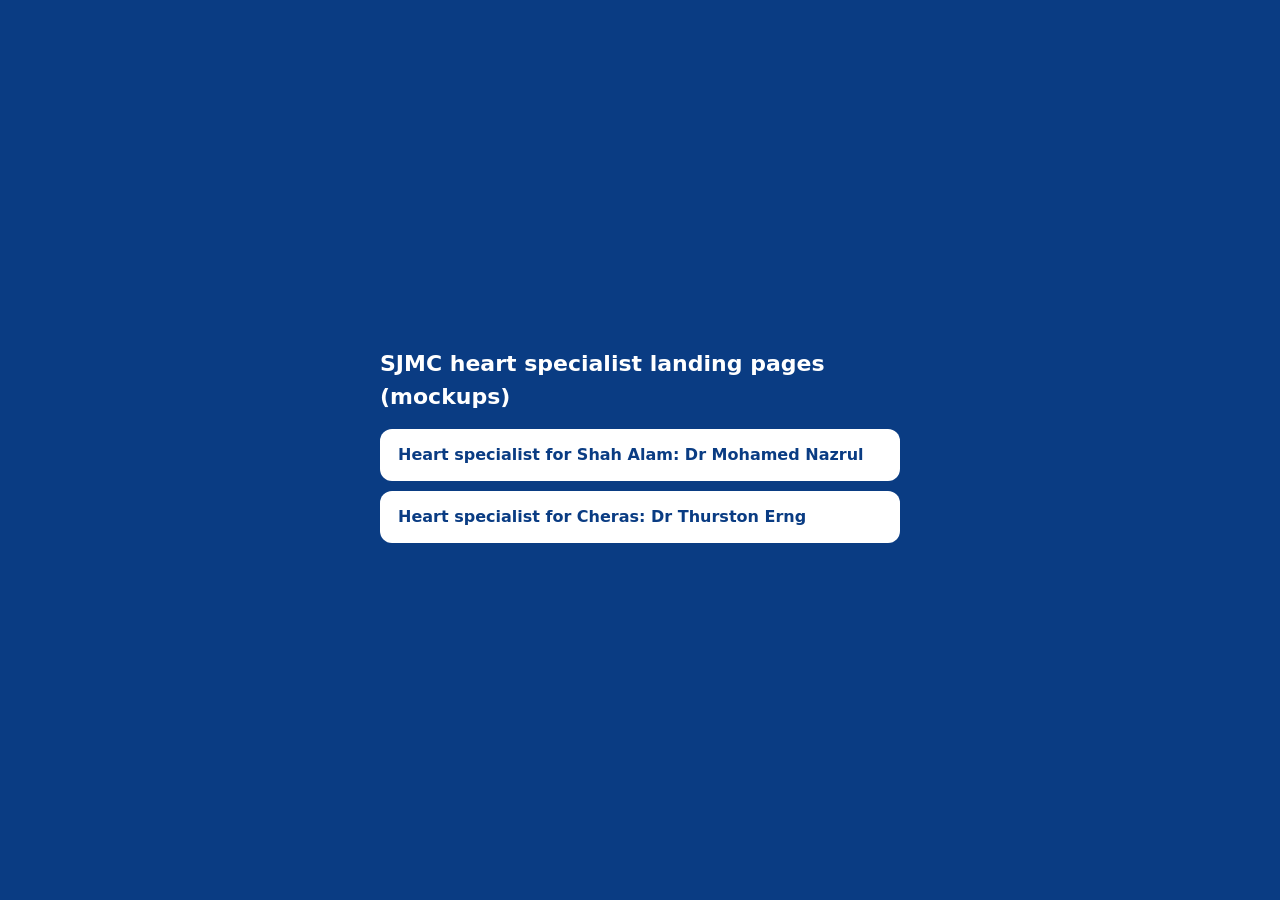
==== commit 63e49a88: "Split into two doctor landing pages: Shah Alam and Cheras Rebuilt from MYSense's copy deck as two pa" ====
--- a/index.html
+++ b/index.html
@@ -1,307 +1,8 @@
 <!doctype html>
-<html lang="en">
-<head>
-<meta charset="utf-8">
-<meta name="viewport" content="width=device-width, initial-scale=1">
-<title>Heart Health at SJMC | Cardiology at Subang Jaya Medical Centre</title>
-<meta name="description" content="Cardiology at Subang Jaya Medical Centre: 10 consultant cardiologists, two Philips Azurion 7 Cath Labs, and care for adults and children from diagnosis to recovery. Book an appointment.">
-<meta name="theme-color" content="#0a3c83">
-<link rel="icon" type="image/png" href="img/mark.png">
-<link rel="preconnect" href="https://fonts.googleapis.com">
-<link rel="preconnect" href="https://fonts.gstatic.com" crossorigin>
-<link rel="stylesheet" href="https://fonts.googleapis.com/css2?family=Archivo:wght@300;400;500;600;700;800&family=Geist:wght@400;500;600;700&family=Geist+Mono:wght@400;500;600&family=Inter:wght@800&display=swap">
-<link rel="stylesheet" href="css/site.css?v=1792371683">
-</head>
-<body>
-<div class="progress" aria-hidden="true"><i></i></div>
-<div class="cursor" aria-hidden="true"><i class="cur-ring"></i><i class="cur-dot"></i></div>
-
-<header class="nav" id="nav">
-  <div class="wrap nav-in">
-    <div class="nav-bar">
-      <a class="nav-logo" href="#top" aria-label="Subang Jaya Medical Centre, back to top"><img src="img/logo-light.webp" alt="Subang Jaya Medical Centre" width="600" height="155"></a>
-      <button class="burger" type="button" aria-label="Open menu" aria-expanded="false" aria-controls="menu"><i></i><i></i></button>
-    </div>
-    <nav class="menu" id="menu" aria-label="Page sections">
-      <div class="menu-head"><img src="img/mark.webp" alt="" width="94" height="100"><button class="mclose" type="button" aria-label="Close menu"><i></i><i></i></button></div>
-      <div class="menu-links"><a class="mlink" href="#top"><span class="mn">01</span><span class="mt">Home</span><svg class="arw" viewBox="0 0 14 14" aria-hidden="true"><path d="M1.5 7h10.5M7.8 2.6 12.2 7l-4.4 4.4" fill="none" stroke="currentColor" stroke-width="1.6" stroke-linecap="round" stroke-linejoin="round"/></svg></a><a class="mlink" href="#about"><span class="mn">02</span><span class="mt">About SJMC</span><svg class="arw" viewBox="0 0 14 14" aria-hidden="true"><path d="M1.5 7h10.5M7.8 2.6 12.2 7l-4.4 4.4" fill="none" stroke="currentColor" stroke-width="1.6" stroke-linecap="round" stroke-linejoin="round"/></svg></a><a class="mlink" href="#care"><span class="mn">03</span><span class="mt">Our care</span><svg class="arw" viewBox="0 0 14 14" aria-hidden="true"><path d="M1.5 7h10.5M7.8 2.6 12.2 7l-4.4 4.4" fill="none" stroke="currentColor" stroke-width="1.6" stroke-linecap="round" stroke-linejoin="round"/></svg></a><a class="mlink" href="#procedures"><span class="mn">04</span><span class="mt">Procedures</span><svg class="arw" viewBox="0 0 14 14" aria-hidden="true"><path d="M1.5 7h10.5M7.8 2.6 12.2 7l-4.4 4.4" fill="none" stroke="currentColor" stroke-width="1.6" stroke-linecap="round" stroke-linejoin="round"/></svg></a><a class="mlink" href="#team"><span class="mn">05</span><span class="mt">Cardiologists</span><svg class="arw" viewBox="0 0 14 14" aria-hidden="true"><path d="M1.5 7h10.5M7.8 2.6 12.2 7l-4.4 4.4" fill="none" stroke="currentColor" stroke-width="1.6" stroke-linecap="round" stroke-linejoin="round"/></svg></a><a class="mlink" href="#contact"><span class="mn">06</span><span class="mt">Book appointment</span><svg class="arw" viewBox="0 0 14 14" aria-hidden="true"><path d="M1.5 7h10.5M7.8 2.6 12.2 7l-4.4 4.4" fill="none" stroke="currentColor" stroke-width="1.6" stroke-linecap="round" stroke-linejoin="round"/></svg></a></div>
-    </nav>
-  </div>
-</header>
-<main>
-
-<section class="hero" id="top">
-  <div class="hero-bg"><img class="" src="img/hero.webp" alt="Cardiologists working in a catheterisation laboratory" decoding="async" style="object-position:55% 40%"><i class="hero-grad"></i></div>
-  <div class="wrap hero-in">
-    <div class="hero-top">
-      <div class="hero-tw">
-        <div class="trusted"><div class="avs"><img class="av" src="img/dr-koh.webp" alt="" decoding="async" style="object-position:50% 18%"><img class="av" src="img/dr-navin.webp" alt="" decoding="async" style="object-position:50% 18%"><img class="av" src="img/dr-thurston.webp" alt="" decoding="async" style="object-position:50% 18%"></div><span class="tbadge">10 consultant cardiologists</span></div>
-        <div class="wipe hero-h w-hero"><div class="wl" data-delay="0.0"><h1 class="wt">Heart Health at SJMC</h1><i class="w1"></i><i class="w2"></i></div><div class="wl" data-delay="0.2"><h1 class="wt">Cardiac care you can trust</h1><i class="w1"></i><i class="w2"></i></div></div>
-      </div>
-      <div class="btns"><a class="btn btn-solid" href="#contact"><span class="bi"><svg class="ring" viewBox="0 0 12 12" aria-hidden="true"><path d="M 0 4 C 0 1.791 1.791 0 4 0 C 6.209 0 8 1.791 8 4 C 8 6.209 6.209 8 4 8 C 1.791 8 0 6.209 0 4 Z" fill="none" stroke="currentColor" stroke-dasharray="25.136 22.622" stroke-linecap="round" stroke-linejoin="round" stroke-width=".875" transform="translate(2 2)"/></svg><svg class="arw" viewBox="0 0 14 14" aria-hidden="true"><path d="M1.5 7h10.5M7.8 2.6 12.2 7l-4.4 4.4" fill="none" stroke="currentColor" stroke-width="1.6" stroke-linecap="round" stroke-linejoin="round"/></svg></span><span class="bt">Book now</span></a><a class="btn btn-outline" href="tel:+60356391212"><span class="bi"><svg class="ring" viewBox="0 0 12 12" aria-hidden="true"><path d="M 0 4 C 0 1.791 1.791 0 4 0 C 6.209 0 8 1.791 8 4 C 8 6.209 6.209 8 4 8 C 1.791 8 0 6.209 0 4 Z" fill="none" stroke="currentColor" stroke-dasharray="25.136 22.622" stroke-linecap="round" stroke-linejoin="round" stroke-width=".875" transform="translate(2 2)"/></svg><svg class="arw" viewBox="0 0 14 14" aria-hidden="true"><path d="M1.5 7h10.5M7.8 2.6 12.2 7l-4.4 4.4" fill="none" stroke="currentColor" stroke-width="1.6" stroke-linecap="round" stroke-linejoin="round"/></svg></span><span class="bt">Call us</span></a></div>
-    </div>
-    <div class="hero-bottom">
-      <div class="hero-sub"><p>Advanced cardiology care for adults and children, from precise diagnosis to treatment and long-term recovery.</p></div>
-      <div class="hero-widgets">
-        <div class="hw hw-follow"><i class="hl hl-r"></i><i class="hl hl-b"></i><i class="hl hl-l"></i><i class="hl hl-t"></i>
-          <div class="hw-in">
-            <div class="hw-title"><svg viewBox="0 0 24 24" aria-hidden="true" fill="none" stroke="currentColor" stroke-width="1.6" stroke-linecap="round" stroke-linejoin="round"><circle cx="18" cy="5" r="3"/><circle cx="6" cy="12" r="3"/><circle cx="18" cy="19" r="3"/><path d="m8.6 13.5 6.8 4M15.4 6.5l-6.8 4"/></svg><span>Follow us</span></div>
-            <div class="socials">
-              <a class="soc" href="https://www.facebook.com/subangjayamedicalcentre/" target="_blank" rel="noopener" aria-label="SJMC on Facebook"><svg viewBox="0 0 24 24" aria-hidden="true"><path fill="currentColor" d="M13.5 21v-7.5h2.6l.4-3h-3V8.6c0-.9.3-1.5 1.5-1.5h1.6V4.4c-.3 0-1.2-.1-2.3-.1-2.3 0-3.9 1.4-3.9 4v2.2H8v3h2.4V21z"/></svg></a>
-              <a class="soc" href="https://www.instagram.com/subangjaya_medicalcentre/" target="_blank" rel="noopener" aria-label="SJMC on Instagram"><svg viewBox="0 0 24 24" aria-hidden="true" fill="none" stroke="currentColor" stroke-width="1.8"><rect x="3.5" y="3.5" width="17" height="17" rx="5"/><circle cx="12" cy="12" r="4"/><circle cx="17.3" cy="6.7" r="1" fill="currentColor" stroke="none"/></svg></a>
-              <a class="soc" href="https://www.youtube.com/@SubangJayaMedicalCentre" target="_blank" rel="noopener" aria-label="SJMC on YouTube"><svg viewBox="0 0 24 24" aria-hidden="true"><path fill="currentColor" d="M21.6 7.2a2.6 2.6 0 0 0-1.8-1.8C18.2 5 12 5 12 5s-6.2 0-7.8.4A2.6 2.6 0 0 0 2.4 7.2 27 27 0 0 0 2 12a27 27 0 0 0 .4 4.8 2.6 2.6 0 0 0 1.8 1.8C5.8 19 12 19 12 19s6.2 0 7.8-.4a2.6 2.6 0 0 0 1.8-1.8A27 27 0 0 0 22 12a27 27 0 0 0-.4-4.8zM10 15V9l5.2 3z"/></svg></a>
-            </div>
-          </div>
-        </div>
-        <div class="hw hw-enq"><i class="hl hl-r"></i><i class="hl hl-b"></i><i class="hl hl-l"></i><i class="hl hl-t"></i>
-          <div class="hw-in">
-            <div class="hw-title"><svg viewBox="0 0 24 24" aria-hidden="true" fill="none" stroke="currentColor" stroke-width="1.6" stroke-linecap="round" stroke-linejoin="round"><path d="M3 14v-2a9 9 0 0 1 18 0v2"/><path d="M21 15a2 2 0 0 1-2 2h-1v-6h1a2 2 0 0 1 2 2zM3 15a2 2 0 0 0 2 2h1v-6H5a2 2 0 0 0-2 2z"/><path d="M18 17v1a3 3 0 0 1-3 3h-3"/></svg><span>Enquiries</span></div>
-            <div class="enq-badges">
-              <a class="eb" href="https://wa.me/60193171818" target="_blank" rel="noopener"><svg viewBox="0 0 24 24" aria-hidden="true" fill="none" stroke="currentColor" stroke-width="1.8" stroke-linecap="round" stroke-linejoin="round"><path d="M3.5 20.5 5 16a8.5 8.5 0 1 1 3.2 3.2z"/><path d="M9 9.5c.3 2 2.3 4.3 4.6 4.9l1.2-1.2 1.9.9"/></svg><span>WhatsApp us</span></a>
-              <a class="eb" href="tel:+60356391818"><svg viewBox="0 0 24 24" aria-hidden="true" fill="none" stroke="currentColor" stroke-width="1.8" stroke-linecap="round" stroke-linejoin="round"><rect x="2.5" y="6" width="13" height="12" rx="2"/><path d="m15.5 10.5 6-3.5v10l-6-3.5"/></svg><span>Video call</span></a>
-            </div>
-          </div>
-          <div class="hw-img"><img class="" src="img/tele-consult.webp" alt="A doctor answers a TeleConnect video call" loading="lazy" decoding="async" style="object-position:50% 30%"></div>
-        </div>
-      </div>
-    </div>
-  </div>
-</section>
-
-<section class="about sec" id="about">
-  <div class="wrap">
-    <div class="sec-head"><div class="badge v1"><span class="bl"><i></i><b>A centre of</b></span><span class="bl"><i></i><b>excellence</b></span></div><div class="wipe  w-light"><div class="wl" data-delay="0.0"><h2 class="wt">SJMC is a leading private hospital for heart care.</h2><i class="w1"></i><i class="w2"></i></div><div class="wl" data-delay="0.2"><h2 class="wt">We support every stage of your heart health.</h2><i class="w1"></i><i class="w2"></i></div></div></div>
-    <div class="about-body">
-      <div class="stats"><div class="sc sc-accent"><span class="sc-icon"><svg viewBox="0 0 40 40" aria-hidden="true"><path fill="currentColor" d="M20 36 5.6 21.9A9.6 9.6 0 0 1 19 8.2l1 1 1-1a9.6 9.6 0 0 1 13.4 13.7z"/></svg></span>
-          <div class="sc-stat"><div class="num" aria-label="40"><span class="dg" data-d="4"><span class="dg-col"><span>0</span><span>1</span><span>2</span><span>3</span><span>4</span><span>5</span><span>6</span><span>7</span><span>8</span><span>9</span></span></span><span class="dg" data-d="0"><span class="dg-col"><span>0</span><span>1</span><span>2</span><span>3</span><span>4</span><span>5</span><span>6</span><span>7</span><span>8</span><span>9</span></span></span><span class="suf"></span></div><p>Years of trusted care</p></div></div><div class="sc sc-photo"><div class="sc-bg"><img class="" src="img/stat-ecg-review.webp" alt="A cardiologist reviews an ECG with a patient" loading="lazy" decoding="async" style="object-position:40% 50%"><i class="sc-ov"></i></div><span class="sc-icon spin"><svg viewBox="0 0 40 40" aria-hidden="true"><path fill="currentColor" d="M17.6 2h4.8v12.4l8.8-8.8 3.4 3.4-8.8 8.8H38v4.8H25.8l8.8 8.8-3.4 3.4-8.8-8.8V38h-4.8V25.8l-8.8 8.8-3.4-3.4 8.8-8.8H2v-4.8h12.2L5.4 9l3.4-3.4 8.8 8.8z"/></svg></span>
-          <div class="sc-stat"><div class="num" aria-label="260+"><span class="dg" data-d="2"><span class="dg-col"><span>0</span><span>1</span><span>2</span><span>3</span><span>4</span><span>5</span><span>6</span><span>7</span><span>8</span><span>9</span></span></span><span class="dg" data-d="6"><span class="dg-col"><span>0</span><span>1</span><span>2</span><span>3</span><span>4</span><span>5</span><span>6</span><span>7</span><span>8</span><span>9</span></span></span><span class="dg" data-d="0"><span class="dg-col"><span>0</span><span>1</span><span>2</span><span>3</span><span>4</span><span>5</span><span>6</span><span>7</span><span>8</span><span>9</span></span></span><span class="suf">+</span></div><p>Specialists at SJMC</p></div></div><div class="sc sc-white"><span class="sc-icon spin"><svg viewBox="0 0 40 40" aria-hidden="true"><path fill="currentColor" d="M20 3a17 17 0 1 0 17 17h-5.2A11.8 11.8 0 1 1 20 8.2V3zm0 10.2A6.8 6.8 0 1 0 26.8 20H22a2 2 0 1 1-2-2z"/></svg></span>
-          <div class="sc-stat"><div class="num" aria-label="10"><span class="dg" data-d="1"><span class="dg-col"><span>0</span><span>1</span><span>2</span><span>3</span><span>4</span><span>5</span><span>6</span><span>7</span><span>8</span><span>9</span></span></span><span class="dg" data-d="0"><span class="dg-col"><span>0</span><span>1</span><span>2</span><span>3</span><span>4</span><span>5</span><span>6</span><span>7</span><span>8</span><span>9</span></span></span><span class="suf"></span></div><p>Consultant cardiologists</p></div></div><div class="sc sc-photo"><div class="sc-bg"><img class="" src="img/stat-exam.webp" alt="A doctor listens to a patient&#x27;s heart" loading="lazy" decoding="async" style="object-position:55% 40%"><i class="sc-ov"></i></div><span class="sc-icon"><svg viewBox="0 0 40 40" aria-hidden="true"><path fill="currentColor" d="m20 2 4.2 7.6 8.5-1.9-1.9 8.5L38 20l-7.2 3.8 1.9 8.5-8.5-1.9L20 38l-4.2-7.6-8.5 1.9 1.9-8.5L2 20l7.2-3.8-1.9-8.5 8.5 1.9zm0 10a8 8 0 1 0 0 16 8 8 0 0 0 0-16z"/></svg></span>
-          <div class="sc-stat"><div class="num" aria-label="442"><span class="dg" data-d="4"><span class="dg-col"><span>0</span><span>1</span><span>2</span><span>3</span><span>4</span><span>5</span><span>6</span><span>7</span><span>8</span><span>9</span></span></span><span class="dg" data-d="4"><span class="dg-col"><span>0</span><span>1</span><span>2</span><span>3</span><span>4</span><span>5</span><span>6</span><span>7</span><span>8</span><span>9</span></span></span><span class="dg" data-d="2"><span class="dg-col"><span>0</span><span>1</span><span>2</span><span>3</span><span>4</span><span>5</span><span>6</span><span>7</span><span>8</span><span>9</span></span></span><span class="suf"></span></div><p>Licensed hospital beds</p></div></div></div>
-      <div class="stats2">
-        <div class="rate">
-          <div class="rate-top"><i class="dot"></i><span>Our cardiologists</span></div>
-          <div class="rate-av"><img class="" src="img/dr-shamruz.webp" alt="" loading="lazy" decoding="async" style="object-position:50% 15%"><img class="" src="img/dr-nazrul.webp" alt="" loading="lazy" decoding="async" style="object-position:50% 15%"><img class="" src="img/dr-soo.webp" alt="" loading="lazy" decoding="async" style="object-position:50% 15%"><span class="more">+7</span></div>
-          <p>Ten consultant cardiologists</p>
-        </div>
-        <div class="testi" data-slider>
-          <svg class="quote" viewBox="0 0 52 40" aria-hidden="true"><path fill="currentColor" d="M0 40V22.4C0 9.6 6 2.2 18 0l2.4 5.2C13.6 7 10.3 11 10 17h9.6v23zm28.8 0V22.4C28.8 9.6 34.8 2.2 46.8 0l2.4 5.2C42.4 7 39.1 11 38.8 17h9.6v23z"/></svg>
-          <div class="q-block"><p class="q-text on">The care I received during my heart surgery was exceptional. The staff made me feel comfortable and supported every step of the way.</p><p class="q-text">Sample quote. My cardiologist explained every test and every option before my angioplasty, and I was walking the ward the next day.</p><p class="q-text">Sample quote. The team found the cause of my irregular heartbeat and treated it with ablation. I finally sleep through the night again.</p><p class="q-text">Sample quote. From the Careline call to my follow-up review, everything was arranged for me and my family.</p></div>
-          <div class="q-bottom">
-            <div class="q-infos"><div class="q-info on"><b>Heart surgery patient</b><span>Patient story, SJMC</span></div><div class="q-info"><b>Sample patient</b><span>Replace with an SJMC cardiac patient story</span></div><div class="q-info"><b>Sample patient</b><span>Replace with an SJMC cardiac patient story</span></div><div class="q-info"><b>Sample patient</b><span>Replace with an SJMC cardiac patient story</span></div></div>
-            <div class="q-nav"><button class="q-arrow q-prev" type="button" aria-label="Previous quote"><svg viewBox="0 0 8 10" aria-hidden="true"><path d="M5.5 1.5 2 5l3.5 3.5" fill="none" stroke="currentColor" stroke-width="1.4" stroke-linecap="round" stroke-linejoin="round"/></svg></button><div class="q-dots"><i class="on"></i><i class=""></i><i class=""></i><i class=""></i></div><button class="q-arrow q-next" type="button" aria-label="Next quote"><svg viewBox="0 0 8 10" aria-hidden="true"><path d="M2.5 1.5 6 5 2.5 8.5" fill="none" stroke="currentColor" stroke-width="1.4" stroke-linecap="round" stroke-linejoin="round"/></svg></button></div>
-          </div>
-        </div>
-        <div class="est">
-          <div class="rate-top"><i class="dot"></i><span>JCI accredited</span></div>
-          <a class="btn btn-solid" href="https://subangjayamedicalcentre.com/about-us" target="_blank" rel="noopener"><span class="bi"><svg class="ring" viewBox="0 0 12 12" aria-hidden="true"><path d="M 0 4 C 0 1.791 1.791 0 4 0 C 6.209 0 8 1.791 8 4 C 8 6.209 6.209 8 4 8 C 1.791 8 0 6.209 0 4 Z" fill="none" stroke="currentColor" stroke-dasharray="25.136 22.622" stroke-linecap="round" stroke-linejoin="round" stroke-width=".875" transform="translate(2 2)"/></svg><svg class="arw" viewBox="0 0 14 14" aria-hidden="true"><path d="M1.5 7h10.5M7.8 2.6 12.2 7l-4.4 4.4" fill="none" stroke="currentColor" stroke-width="1.6" stroke-linecap="round" stroke-linejoin="round"/></svg></span><span class="bt">About SJMC</span></a>
-          <p>Diagnose. Treat. Recover.</p>
-        </div>
-      </div>
-    </div>
-  </div>
-</section>
-
-<section class="care sec" id="care">
-  <div class="wrap">
-    <div class="care-slide">
-      <div class="care-left">
-        <div class="cl-bg"><img class="" src="img/wwd-consult.webp" alt="A doctor talks a patient through her results" loading="lazy" decoding="async" style="object-position:45% 40%"><i class="cl-ov"></i></div>
-        <div class="cl-top"><div class="badge v1"><span class="bl"><i></i><b>Our care</b></span></div><h2 class="cl-h">Complete heart care, from your first test to full recovery</h2></div>
-        <div class="cl-div"><i></i></div>
-      </div>
-      <div class="care-cards"><article class="cc cc-1" data-card="0">
-          <div class="cc-top"><div class="cc-sl"><span>01.</span><i></i></div>
-            <div class="cc-tb"><h3>Diagnose</h3><p>Our consultant cardiologists combine precise diagnosis with a personalised treatment plan, using tests such as ECG, stress testing and cardiac angiograms.</p></div></div>
-          <div class="cc-img"><img class="" src="img/wwd-diagnose.webp" alt="A patient has an ECG recorded" loading="lazy" decoding="async"></div>
-          <div class="tags"><span>ECG</span><span>Stress test</span><span>Cardiac angiogram</span><span>Heart catheter</span><span>Personalised plan</span></div></article><article class="cc cc-2" data-card="1">
-          <div class="cc-top"><div class="cc-sl"><span>02.</span><i></i></div>
-            <div class="cc-tb"><h3>Treat</h3><p>Minimally invasive procedures in two Cath Labs with Philips Azurion 7 C20I FlexArm technology, plus complex heart surgery when it is needed.</p></div></div>
-          <div class="cc-img"><img class="" src="img/wwd-treat.webp" alt="A surgical team at work" loading="lazy" decoding="async"></div>
-          <div class="tags"><span>Angioplasty</span><span>Ablation (RFA)</span><span>Pacemaker</span><span>PE thrombectomy</span><span>Heart surgery</span></div></article><article class="cc cc-3" data-card="2">
-          <div class="cc-top"><div class="cc-sl"><span>03.</span><i></i></div>
-            <div class="cc-tb"><h3>Recover</h3><p>Cardiologists, physiotherapists, pharmacists and dietitians work together to support holistic recovery and long-term heart health.</p></div></div>
-          <div class="cc-img"><img class="" src="img/wwd-recover.webp" alt="A physiotherapist works with a patient" loading="lazy" decoding="async"></div>
-          <div class="tags"><span>Physiotherapy</span><span>Pharmacy</span><span>Dietitians</span><span>Follow-up reviews</span><span>Long-term care</span></div></article><article class="cc cc-cta" data-card="3"><svg class="arcs" viewBox="0 0 522 592" preserveAspectRatio="xMidYMid slice" aria-hidden="true" fill="none" stroke="currentColor"><ellipse pathLength="1" cx="380" cy="150" rx="139" ry="405" transform="rotate(27 380 150)"/><ellipse pathLength="1" cx="90" cy="560" rx="139" ry="405" transform="rotate(-38 90 560)"/><ellipse pathLength="1" cx="470" cy="610" rx="120" ry="330" transform="rotate(62 470 610)"/></svg><h3>Heart care at SJMC</h3><a class="btn btn-solid" href="#contact"><span class="bi"><svg class="ring" viewBox="0 0 12 12" aria-hidden="true"><path d="M 0 4 C 0 1.791 1.791 0 4 0 C 6.209 0 8 1.791 8 4 C 8 6.209 6.209 8 4 8 C 1.791 8 0 6.209 0 4 Z" fill="none" stroke="currentColor" stroke-dasharray="25.136 22.622" stroke-linecap="round" stroke-linejoin="round" stroke-width=".875" transform="translate(2 2)"/></svg><svg class="arw" viewBox="0 0 14 14" aria-hidden="true"><path d="M1.5 7h10.5M7.8 2.6 12.2 7l-4.4 4.4" fill="none" stroke="currentColor" stroke-width="1.6" stroke-linecap="round" stroke-linejoin="round"/></svg></span><span class="bt">Book appointment</span></a></article></div>
-    </div>
-  </div>
-</section>
-
-<section class="work sec" id="procedures">
-  <div class="wrap work-top">
-    <div class="sec-head"><div class="badge v2"><span class="bl"><i></i><b>Procedures</b></span><span class="bl"><i></i><b>we perform</b></span></div><div class="wipe  w-dark"><div class="wl" data-delay="0.0"><h2 class="wt">Minimally invasive heart procedures</h2><i class="w1"></i><i class="w2"></i></div><div class="wl" data-delay="0.2"><h2 class="wt">in our two Philips Azurion 7 Cath Labs.</h2><i class="w1"></i><i class="w2"></i></div></div></div>
-    <div class="proc-desk">
-      <div class="ptiles"><button class="pt on" type="button" data-i="0" aria-label="Cardiac Angiogram"><span class="pt-ic"><svg viewBox="0 0 40 40" aria-hidden="true" fill="none" stroke="currentColor" stroke-width="1.8" stroke-linecap="round" stroke-linejoin="round"><rect pathLength="1" x="7" y="7" width="26" height="26" rx="5"/><path pathLength="1" d="M12 22h4l2-5 4 9 2-4h4"/></svg></span><span class="pt-l">Cardiac Angiogram</span><span class="pt-go"><svg class="arw" viewBox="0 0 14 14" aria-hidden="true"><path d="M1.5 7h10.5M7.8 2.6 12.2 7l-4.4 4.4" fill="none" stroke="currentColor" stroke-width="1.6" stroke-linecap="round" stroke-linejoin="round"/></svg></span></button><button class="pt" type="button" data-i="1" aria-label="Cardiac Angioplasty"><span class="pt-ic"><svg viewBox="0 0 40 40" aria-hidden="true" fill="none" stroke="currentColor" stroke-width="1.8" stroke-linecap="round" stroke-linejoin="round"><path pathLength="1" d="M6 20h7"/><path pathLength="1" d="M27 20h7"/><rect pathLength="1" x="13" y="15" width="14" height="10" rx="5"/><path pathLength="1" d="M17 15v10M23 15v10"/></svg></span><span class="pt-l">Cardiac Angioplasty</span><span class="pt-go"><svg class="arw" viewBox="0 0 14 14" aria-hidden="true"><path d="M1.5 7h10.5M7.8 2.6 12.2 7l-4.4 4.4" fill="none" stroke="currentColor" stroke-width="1.6" stroke-linecap="round" stroke-linejoin="round"/></svg></span></button><button class="pt" type="button" data-i="2" aria-label="Radiofrequency Ablation"><span class="pt-ic"><svg viewBox="0 0 40 40" aria-hidden="true" fill="none" stroke="currentColor" stroke-width="1.8" stroke-linecap="round" stroke-linejoin="round"><path pathLength="1" d="M22 5 10 22h9l-2 13 12-17h-9z"/></svg></span><span class="pt-l">EP Radiofrequency Ablation</span><span class="pt-go"><svg class="arw" viewBox="0 0 14 14" aria-hidden="true"><path d="M1.5 7h10.5M7.8 2.6 12.2 7l-4.4 4.4" fill="none" stroke="currentColor" stroke-width="1.6" stroke-linecap="round" stroke-linejoin="round"/></svg></span></button><button class="pt" type="button" data-i="3" aria-label="Pacemaker Insertion"><span class="pt-ic"><svg viewBox="0 0 40 40" aria-hidden="true" fill="none" stroke="currentColor" stroke-width="1.8" stroke-linecap="round" stroke-linejoin="round"><rect pathLength="1" x="9" y="15" width="16" height="16" rx="5"/><path pathLength="1" d="M25 21c5 0 6-6 9-10"/><circle pathLength="1" cx="17" cy="23" r="2.5"/></svg></span><span class="pt-l">Pacemaker Insertion</span><span class="pt-go"><svg class="arw" viewBox="0 0 14 14" aria-hidden="true"><path d="M1.5 7h10.5M7.8 2.6 12.2 7l-4.4 4.4" fill="none" stroke="currentColor" stroke-width="1.6" stroke-linecap="round" stroke-linejoin="round"/></svg></span></button><button class="pt" type="button" data-i="4" aria-label="Left &amp; Right Heart Catheter"><span class="pt-ic"><svg viewBox="0 0 40 40" aria-hidden="true" fill="none" stroke="currentColor" stroke-width="1.8" stroke-linecap="round" stroke-linejoin="round"><path pathLength="1" d="M5 31c9 0 9-9 15-9s6-13 15-13"/><circle pathLength="1" cx="35" cy="9" r="1.8"/></svg></span><span class="pt-l">Left &amp; Right Heart Catheter</span><span class="pt-go"><svg class="arw" viewBox="0 0 14 14" aria-hidden="true"><path d="M1.5 7h10.5M7.8 2.6 12.2 7l-4.4 4.4" fill="none" stroke="currentColor" stroke-width="1.6" stroke-linecap="round" stroke-linejoin="round"/></svg></span></button><button class="pt" type="button" data-i="5" aria-label="Lower Limb PTA"><span class="pt-ic"><svg viewBox="0 0 40 40" aria-hidden="true" fill="none" stroke="currentColor" stroke-width="1.8" stroke-linecap="round" stroke-linejoin="round"><path pathLength="1" d="M16 5v13c0 3-1 5-3 8l-2 3c-1 2 0 4 2 4h9"/><path pathLength="1" d="M24 5v14c0 2 1 4 2 5"/><path pathLength="1" d="M22 14h7"/></svg></span><span class="pt-l">Lower Limb PTA</span><span class="pt-go"><svg class="arw" viewBox="0 0 14 14" aria-hidden="true"><path d="M1.5 7h10.5M7.8 2.6 12.2 7l-4.4 4.4" fill="none" stroke="currentColor" stroke-width="1.6" stroke-linecap="round" stroke-linejoin="round"/></svg></span></button><button class="pt" type="button" data-i="6" aria-label="PE Thrombectomy"><span class="pt-ic"><svg viewBox="0 0 40 40" aria-hidden="true" fill="none" stroke="currentColor" stroke-width="1.8" stroke-linecap="round" stroke-linejoin="round"><circle pathLength="1" cx="20" cy="20" r="6"/><path pathLength="1" d="M5 20h9M26 20h9M20 5v9M20 26v9"/></svg></span><span class="pt-l">PE Thrombectomy</span><span class="pt-go"><svg class="arw" viewBox="0 0 14 14" aria-hidden="true"><path d="M1.5 7h10.5M7.8 2.6 12.2 7l-4.4 4.4" fill="none" stroke="currentColor" stroke-width="1.6" stroke-linecap="round" stroke-linejoin="round"/></svg></span></button><button class="pt" type="button" data-i="7" aria-label="ECG &amp; Stress Test"><span class="pt-ic"><svg viewBox="0 0 40 40" aria-hidden="true" fill="none" stroke="currentColor" stroke-width="1.8" stroke-linecap="round" stroke-linejoin="round"><path pathLength="1" d="M4 22h7l3-9 5 16 4-12 2 5h11"/></svg></span><span class="pt-l">ECG &amp; Stress Test</span><span class="pt-go"><svg class="arw" viewBox="0 0 14 14" aria-hidden="true"><path d="M1.5 7h10.5M7.8 2.6 12.2 7l-4.4 4.4" fill="none" stroke="currentColor" stroke-width="1.6" stroke-linecap="round" stroke-linejoin="round"/></svg></span></button><button class="pt" type="button" data-i="8" aria-label="Heart Surgery"><span class="pt-ic"><svg viewBox="0 0 40 40" aria-hidden="true" fill="none" stroke="currentColor" stroke-width="1.8" stroke-linecap="round" stroke-linejoin="round"><path pathLength="1" d="M9 31 27 13l4 4-18 18H9z"/><path pathLength="1" d="M24 16l4 4"/><path pathLength="1" d="M29 5l6 6"/></svg></span><span class="pt-l">Heart Surgery</span><span class="pt-go"><svg class="arw" viewBox="0 0 14 14" aria-hidden="true"><path d="M1.5 7h10.5M7.8 2.6 12.2 7l-4.4 4.4" fill="none" stroke="currentColor" stroke-width="1.6" stroke-linecap="round" stroke-linejoin="round"/></svg></span></button></div>
-      <div class="pdetail"><div class="pd on" data-i="0"><div class="pd-img"><img class="" src="img/proc-angiogram.webp" alt="An angiography workstation" loading="lazy" decoding="async"></div>
-          <div class="pd-tags"><span>Diagnostic</span><span>Cath Lab</span></div>
-          <div class="pd-tw"><h3>Cardiac Angiogram</h3><p>Contrast dye and X-ray imaging show how blood flows through the coronary arteries, so narrowed or blocked vessels can be found.</p></div></div><div class="pd" data-i="1"><div class="pd-img"><img class="" src="img/proc-angioplasty.webp" alt="A cardiac team in the Cath Lab" loading="lazy" decoding="async"></div>
-          <div class="pd-tags"><span>Minimally invasive</span><span>Cath Lab</span></div>
-          <div class="pd-tw"><h3>Cardiac Angioplasty</h3><p>A thin balloon catheter, usually with a stent, reopens a narrowed coronary artery and restores blood flow to the heart.</p></div></div><div class="pd" data-i="2"><div class="pd-img"><img class="" src="img/proc-rfa.webp" alt="A procedure team around the patient" loading="lazy" decoding="async"></div>
-          <div class="pd-tags"><span>Arrhythmia</span><span>Electrophysiology</span></div>
-          <div class="pd-tw"><h3>Radiofrequency Ablation</h3><p>Targeted radiofrequency energy treats the small areas of heart tissue that cause an irregular heartbeat.</p></div></div><div class="pd" data-i="3"><div class="pd-img"><img class="" src="img/proc-pacemaker.webp" alt="A pacemaker held in a gloved hand" loading="lazy" decoding="async"></div>
-          <div class="pd-tags"><span>Permanent</span><span>Temporary</span></div>
-          <div class="pd-tw"><h3>Pacemaker Insertion</h3><p>A small device placed under the skin keeps the heart beating at a steady, healthy rate.</p></div></div><div class="pd" data-i="4"><div class="pd-img"><img class="" src="img/proc-catheter.webp" alt="A doctor performs a catheter procedure" loading="lazy" decoding="async"></div>
-          <div class="pd-tags"><span>Diagnostic</span><span>Pressure study</span></div>
-          <div class="pd-tw"><h3>Left &amp; Right Heart Catheter</h3><p>Measures pressures and oxygen levels inside the heart chambers to guide the right treatment plan.</p></div></div><div class="pd" data-i="5"><div class="pd-img"><img class="" src="img/proc-pta.webp" alt="A vein viewer lights up the arteries of a limb" loading="lazy" decoding="async"></div>
-          <div class="pd-tags"><span>Peripheral</span><span>Circulation</span></div>
-          <div class="pd-tw"><h3>Lower Limb PTA</h3><p>Percutaneous transluminal angioplasty opens narrowed leg arteries to improve circulation.</p></div></div><div class="pd" data-i="6"><div class="pd-img"><img class="" src="img/proc-pe.webp" alt="Surgeons operate in theatre" loading="lazy" decoding="async"></div>
-          <div class="pd-tags"><span>Urgent care</span><span>Clot removal</span></div>
-          <div class="pd-tw"><h3>PE Thrombectomy</h3><p>Removes a blood clot from the lung arteries to relieve strain on the heart.</p></div></div><div class="pd" data-i="7"><div class="pd-img"><img class="" src="img/proc-ecg-stress.webp" alt="A patient walks a treadmill stress test" loading="lazy" decoding="async"></div>
-          <div class="pd-tags"><span>Screening</span><span>Diagnostic</span></div>
-          <div class="pd-tw"><h3>ECG &amp; Stress Test</h3><p>Records the heart&#x27;s electrical activity at rest and during exercise to check rhythm and blood supply.</p></div></div><div class="pd" data-i="8"><div class="pd-img"><img class="" src="img/proc-surgery.webp" alt="Surgeons during heart surgery" loading="lazy" decoding="async"></div>
-          <div class="pd-tags"><span>Surgical</span><span>Complex care</span></div>
-          <div class="pd-tw"><h3>Heart Surgery</h3><p>For complex conditions, our surgical team performs heart operations with full multidisciplinary support.</p></div></div></div>
-    </div>
-    <div class="proc-list"><article class="pm"><div class="pd-img"><img class="" src="img/proc-angiogram.webp" alt="An angiography workstation" loading="lazy" decoding="async"></div>
-          <div class="pd-tags"><span>Diagnostic</span><span>Cath Lab</span></div>
-          <div class="pd-tw"><h3>Cardiac Angiogram</h3><p>Contrast dye and X-ray imaging show how blood flows through the coronary arteries, so narrowed or blocked vessels can be found.</p></div></article><article class="pm"><div class="pd-img"><img class="" src="img/proc-angioplasty.webp" alt="A cardiac team in the Cath Lab" loading="lazy" decoding="async"></div>
-          <div class="pd-tags"><span>Minimally invasive</span><span>Cath Lab</span></div>
-          <div class="pd-tw"><h3>Cardiac Angioplasty</h3><p>A thin balloon catheter, usually with a stent, reopens a narrowed coronary artery and restores blood flow to the heart.</p></div></article><article class="pm"><div class="pd-img"><img class="" src="img/proc-rfa.webp" alt="A procedure team around the patient" loading="lazy" decoding="async"></div>
-          <div class="pd-tags"><span>Arrhythmia</span><span>Electrophysiology</span></div>
-          <div class="pd-tw"><h3>Radiofrequency Ablation</h3><p>Targeted radiofrequency energy treats the small areas of heart tissue that cause an irregular heartbeat.</p></div></article><article class="pm"><div class="pd-img"><img class="" src="img/proc-pacemaker.webp" alt="A pacemaker held in a gloved hand" loading="lazy" decoding="async"></div>
-          <div class="pd-tags"><span>Permanent</span><span>Temporary</span></div>
-          <div class="pd-tw"><h3>Pacemaker Insertion</h3><p>A small device placed under the skin keeps the heart beating at a steady, healthy rate.</p></div></article><article class="pm"><div class="pd-img"><img class="" src="img/proc-catheter.webp" alt="A doctor performs a catheter procedure" loading="lazy" decoding="async"></div>
-          <div class="pd-tags"><span>Diagnostic</span><span>Pressure study</span></div>
-          <div class="pd-tw"><h3>Left &amp; Right Heart Catheter</h3><p>Measures pressures and oxygen levels inside the heart chambers to guide the right treatment plan.</p></div></article><article class="pm"><div class="pd-img"><img class="" src="img/proc-pta.webp" alt="A vein viewer lights up the arteries of a limb" loading="lazy" decoding="async"></div>
-          <div class="pd-tags"><span>Peripheral</span><span>Circulation</span></div>
-          <div class="pd-tw"><h3>Lower Limb PTA</h3><p>Percutaneous transluminal angioplasty opens narrowed leg arteries to improve circulation.</p></div></article><article class="pm"><div class="pd-img"><img class="" src="img/proc-pe.webp" alt="Surgeons operate in theatre" loading="lazy" decoding="async"></div>
-          <div class="pd-tags"><span>Urgent care</span><span>Clot removal</span></div>
-          <div class="pd-tw"><h3>PE Thrombectomy</h3><p>Removes a blood clot from the lung arteries to relieve strain on the heart.</p></div></article><article class="pm"><div class="pd-img"><img class="" src="img/proc-ecg-stress.webp" alt="A patient walks a treadmill stress test" loading="lazy" decoding="async"></div>
-          <div class="pd-tags"><span>Screening</span><span>Diagnostic</span></div>
-          <div class="pd-tw"><h3>ECG &amp; Stress Test</h3><p>Records the heart&#x27;s electrical activity at rest and during exercise to check rhythm and blood supply.</p></div></article><article class="pm"><div class="pd-img"><img class="" src="img/proc-surgery.webp" alt="Surgeons during heart surgery" loading="lazy" decoding="async"></div>
-          <div class="pd-tags"><span>Surgical</span><span>Complex care</span></div>
-          <div class="pd-tw"><h3>Heart Surgery</h3><p>For complex conditions, our surgical team performs heart operations with full multidisciplinary support.</p></div></article></div>
-  </div>
-  <div class="wrap work-pin">
-    <div class="pin">
-      <div class="pin-top">
-        <div class="fan"><div class="fan-stack"><div class="fi fi-1"><div class="fi-in"><img class="" src="img/fan-1.webp" alt="A nurse walks with an older patient" loading="lazy" decoding="async" style="object-position:50% 40%"></div></div><div class="fi fi-2"><div class="fi-in"><img class="" src="img/fan-2.webp" alt="A nurse and a patient talk" loading="lazy" decoding="async" style="object-position:50% 35%"></div></div><div class="fi fi-3"><div class="fi-in"><img class="" src="img/fan-3.webp" alt="An older couple walks together outdoors" loading="lazy" decoding="async" style="object-position:50% 50%"></div></div><div class="fi fi-4"><div class="fi-in"><img class="" src="img/fan-4.webp" alt="A doctor checks on a patient in bed" loading="lazy" decoding="async" style="object-position:50% 40%"></div></div></div></div>
-        <div class="display" aria-label="Your heart in good hands"><span class="d1">Your heart</span><span class="d2">in good hands</span></div>
-      </div>
-      <div class="pin-bottom"><p>Want to meet our cardiologists?</p><a class="btn btn-outline" href="#team"><span class="bi"><svg class="ring" viewBox="0 0 12 12" aria-hidden="true"><path d="M 0 4 C 0 1.791 1.791 0 4 0 C 6.209 0 8 1.791 8 4 C 8 6.209 6.209 8 4 8 C 1.791 8 0 6.209 0 4 Z" fill="none" stroke="currentColor" stroke-dasharray="25.136 22.622" stroke-linecap="round" stroke-linejoin="round" stroke-width=".875" transform="translate(2 2)"/></svg><svg class="arw" viewBox="0 0 14 14" aria-hidden="true"><path d="M1.5 7h10.5M7.8 2.6 12.2 7l-4.4 4.4" fill="none" stroke="currentColor" stroke-width="1.6" stroke-linecap="round" stroke-linejoin="round"/></svg></span><span class="bt">Meet the team</span></a></div>
-    </div>
-    <div class="ws" data-ws="0"></div><div class="ws" data-ws="1"></div><div class="ws" data-ws="2"></div><div class="ws" data-ws="3"></div><div class="ws" data-ws="4"></div><div class="ws" data-ws="5"></div><div class="ws" data-ws="6"></div>
-  </div>
-</section>
-
-<section class="ind" id="conditions">
-  <div class="ind-band"><img class="" src="img/band-corridor.webp" alt="A bright hospital corridor" loading="lazy" decoding="async" style="object-position:50% 55%"><i class="ind-ov"></i></div>
-  <div class="wrap ind-cards">
-    <div class="ind-grid">
-      <div class="ic ic-lead">
-        <div class="ic-tb"><div class="badge v1"><span class="bl"><i></i><b>Conditions</b></span><span class="bl"><i></i><b>we treat</b></span></div><h2>Heart conditions we treat every day</h2></div>
-        <div class="ic-bottom"><img class="barcode" src="img/barcode.svg" alt="" width="127" height="24"><span>05</span></div>
-      </div>
-      <i class="gap g1"></i><div class="ic"><span class="ic-ic"><svg viewBox="0 0 40 40" aria-hidden="true" fill="none" stroke="currentColor" stroke-width="1.8" stroke-linecap="round" stroke-linejoin="round"><path pathLength="1" d="M20 33 7.5 20.7a8 8 0 0 1 11.3-11.4L20 10.6l1.2-1.3a8 8 0 0 1 11.3 11.4z"/><path pathLength="1" d="M8 20h7l2.5-4 4 8 2.5-4h8"/></svg></span><div class="ic-tb"><h3>Arrhythmia</h3><p>Irregular heartbeats, treated with medication, ablation or a pacemaker.</p></div></div><i class="gap g2"></i>
-      <i class="gap g3"></i><div class="ic"><span class="ic-ic"><svg viewBox="0 0 40 40" aria-hidden="true" fill="none" stroke="currentColor" stroke-width="1.8" stroke-linecap="round" stroke-linejoin="round"><path pathLength="1" d="M6 30c8 0 8-20 16-20h12"/><path pathLength="1" d="M6 24c6 0 6-14 14-14"/><circle pathLength="1" cx="26" cy="10" r="2.5"/></svg></span><div class="ic-tb"><h3>Coronary Artery Disease</h3><p>Narrowed heart arteries, found by angiogram and opened with angioplasty.</p></div></div><i class="gap g4"></i><div class="ic"><span class="ic-ic"><svg viewBox="0 0 40 40" aria-hidden="true" fill="none" stroke="currentColor" stroke-width="1.8" stroke-linecap="round" stroke-linejoin="round"><path pathLength="1" d="M20 33 7.5 20.7a8 8 0 0 1 11.3-11.4L20 10.6l1.2-1.3a8 8 0 0 1 11.3 11.4z"/><path pathLength="1" d="M15 21h10"/></svg></span><div class="ic-tb"><h3>Heart Failure</h3><p>Ongoing care that supports a weakened heart and improves daily life.</p></div></div>
-      <i class="gap g5"></i><div class="ic"><span class="ic-ic"><svg viewBox="0 0 40 40" aria-hidden="true" fill="none" stroke="currentColor" stroke-width="1.8" stroke-linecap="round" stroke-linejoin="round"><circle pathLength="1" cx="20" cy="11" r="5"/><path pathLength="1" d="M11 33v-4a9 9 0 0 1 18 0v4"/><path pathLength="1" d="M17 23l3 3 3-3"/></svg></span><div class="ic-tb"><h3>Congenital Heart Defects</h3><p>Heart conditions present from birth, cared for in children and adults.</p></div></div><i class="gap g6"></i><div class="ic"><span class="ic-ic"><svg viewBox="0 0 40 40" aria-hidden="true" fill="none" stroke="currentColor" stroke-width="1.8" stroke-linecap="round" stroke-linejoin="round"><path pathLength="1" d="M16 5v13c0 3-1 5-3 8l-2 3c-1 2 0 4 2 4h9"/><path pathLength="1" d="M24 5v14c0 2 1 4 2 5"/><path pathLength="1" d="M22 14h7"/></svg></span><div class="ic-tb"><h3>Peripheral Artery Disease</h3><p>Narrowed leg arteries, opened with lower limb angioplasty.</p></div></div>
-      <i class="gap g7"></i><div class="ic ic-cta"><h3>Not sure what you need?</h3><a class="btn btn-outline" href="tel:+60356391212"><span class="bi"><svg class="ring" viewBox="0 0 12 12" aria-hidden="true"><path d="M 0 4 C 0 1.791 1.791 0 4 0 C 6.209 0 8 1.791 8 4 C 8 6.209 6.209 8 4 8 C 1.791 8 0 6.209 0 4 Z" fill="none" stroke="currentColor" stroke-dasharray="25.136 22.622" stroke-linecap="round" stroke-linejoin="round" stroke-width=".875" transform="translate(2 2)"/></svg><svg class="arw" viewBox="0 0 14 14" aria-hidden="true"><path d="M1.5 7h10.5M7.8 2.6 12.2 7l-4.4 4.4" fill="none" stroke="currentColor" stroke-width="1.6" stroke-linecap="round" stroke-linejoin="round"/></svg></span><span class="bt">Call careline</span></a></div>
-    </div>
-  </div>
-</section>
-
-<section class="proc sec" id="journey">
-  <div class="wrap">
-    <div class="sec-head"><div class="badge v2"><span class="bl"><i></i><b>Your care</b></span><span class="bl"><i></i><b>journey</b></span></div><div class="wipe  w-dark"><div class="wl" data-delay="0.0"><h2 class="wt">Your heart care journey at SJMC,</h2><i class="w1"></i><i class="w2"></i></div><div class="wl" data-delay="0.2"><h2 class="wt">planned around you from day one.</h2><i class="w1"></i><i class="w2"></i></div></div></div>
-    <div class="ps-pin">
-      <div class="ps">
-        <div class="ps-left"><div class="ps-titles"><div class="ps-t on" data-i="0"><h3>Consult &amp; Diagnose</h3><p>Meet a consultant cardiologist for a full assessment. Tests such as ECG, stress testing and angiograms lead to a precise diagnosis and a plan made for you.</p></div><div class="ps-t" data-i="1"><h3>Treatment</h3><p>Many procedures are minimally invasive and take place in our two Cath Labs, equipped with Philips Azurion 7 C20I FlexArm technology for safer procedures.</p></div><div class="ps-t" data-i="2"><h3>Recovery</h3><p>Physiotherapists, pharmacists and dietitians join your cardiologist to support a holistic recovery and long-term care for your heart.</p></div></div><div class="ps-bullets"><ul class="ps-b on" data-i="0"><li><i></i>Consultant cardiologist review</li><li><i></i>ECG and stress testing</li><li><i></i>Cardiac angiogram</li><li><i></i>Left and right heart catheter</li><li><i></i>Personalised treatment plan</li></ul><ul class="ps-b" data-i="1"><li><i></i>Angioplasty and stenting</li><li><i></i>Radiofrequency ablation</li><li><i></i>Pacemaker insertion</li><li><i></i>PE thrombectomy</li><li><i></i>Complex heart surgery</li></ul><ul class="ps-b" data-i="2"><li><i></i>Cardiac physiotherapy</li><li><i></i>Medication guidance</li><li><i></i>Diet and nutrition advice</li><li><i></i>Follow-up reviews</li><li><i></i>Easy medication refills</li></ul></div></div>
-        <div class="ps-right"><div class="orbit"><i class="od od-0 on"></i><span class="ol ol-0 on">Consult &amp; Diagnose</span><i class="od od-1"></i><span class="ol ol-1">Treatment</span><i class="od od-2"></i><span class="ol ol-2">Recovery</span><div class="oc"><svg class="oc-ic" viewBox="0 0 40 40" aria-hidden="true" fill="none" stroke="currentColor" stroke-width="2.4" stroke-linecap="round"><path d="M20 6v6" transform="rotate(0 20 20)"/><path d="M20 6v6" transform="rotate(45 20 20)"/><path d="M20 6v6" transform="rotate(90 20 20)"/><path d="M20 6v6" transform="rotate(135 20 20)"/><path d="M20 6v6" transform="rotate(180 20 20)"/><path d="M20 6v6" transform="rotate(225 20 20)"/><path d="M20 6v6" transform="rotate(270 20 20)"/><path d="M20 6v6" transform="rotate(315 20 20)"/></svg></div></div></div>
-      </div>
-      <div class="pscroll" data-ps="0"></div><div class="pscroll" data-ps="1"></div><div class="pscroll" data-ps="2"></div>
-    </div>
-    <div class="ps-phone"><div class="pp"><div class="pp-t"><h3>Consult &amp; Diagnose</h3><p>Meet a consultant cardiologist for a full assessment. Tests such as ECG, stress testing and angiograms lead to a precise diagnosis and a plan made for you.</p></div>
-        <ul class="ps-b on"><li><i></i>Consultant cardiologist review</li><li><i></i>ECG and stress testing</li><li><i></i>Cardiac angiogram</li><li><i></i>Left and right heart catheter</li><li><i></i>Personalised treatment plan</li></ul></div><div class="pp"><div class="pp-t"><h3>Treatment</h3><p>Many procedures are minimally invasive and take place in our two Cath Labs, equipped with Philips Azurion 7 C20I FlexArm technology for safer procedures.</p></div>
-        <ul class="ps-b on"><li><i></i>Angioplasty and stenting</li><li><i></i>Radiofrequency ablation</li><li><i></i>Pacemaker insertion</li><li><i></i>PE thrombectomy</li><li><i></i>Complex heart surgery</li></ul></div><div class="pp"><div class="pp-t"><h3>Recovery</h3><p>Physiotherapists, pharmacists and dietitians join your cardiologist to support a holistic recovery and long-term care for your heart.</p></div>
-        <ul class="ps-b on"><li><i></i>Cardiac physiotherapy</li><li><i></i>Medication guidance</li><li><i></i>Diet and nutrition advice</li><li><i></i>Follow-up reviews</li><li><i></i>Easy medication refills</li></ul></div></div>
-  </div>
-</section>
-
-<section class="team sec" id="team">
-  <div class="wrap">
-    <div class="sec-head"><div class="badge v1"><span class="bl"><i></i><b>Meet our</b></span><span class="bl"><i></i><b>cardiologists</b></span></div><div class="wipe  w-light"><div class="wl" data-delay="0.0"><h2 class="wt">Ten consultant cardiologists.</h2><i class="w1"></i><i class="w2"></i></div><div class="wl" data-delay="0.2"><h2 class="wt">One team caring for your heart.</h2><i class="w1"></i><i class="w2"></i></div></div></div>
-    <div class="team-grid"><div class="tc"><div class="tc-img"><img class="" src="img/dr-koh.webp" alt="Dr Koh Kok Wei" loading="lazy" decoding="async" style="object-position:50% 12%"><i class="tc-ov"></i></div>
-          <div class="tc-info"><h3>Dr Koh Kok Wei</h3><p>Consultant Cardiologist</p></div></div><div class="tc"><div class="tc-img"><img class="" src="img/dr-navin.webp" alt="Dr Navin Sukilan" loading="lazy" decoding="async" style="object-position:50% 12%"><i class="tc-ov"></i></div>
-          <div class="tc-info"><h3>Dr Navin Sukilan</h3><p>Consultant Cardiologist</p></div></div><div class="tc"><div class="tc-img"><img class="" src="img/dr-thurston.webp" alt="Dr Thurston Erng" loading="lazy" decoding="async" style="object-position:50% 12%"><i class="tc-ov"></i></div>
-          <div class="tc-info"><h3>Dr Thurston Erng</h3><p>Consultant Cardiologist</p></div></div><div class="tc"><div class="tc-img"><img class="" src="img/dr-shamruz.webp" alt="Dr Shamruz Khan" loading="lazy" decoding="async" style="object-position:50% 12%"><i class="tc-ov"></i></div>
-          <div class="tc-info"><h3>Dr Shamruz Khan</h3><p>Consultant Cardiologist</p></div></div><div class="tc tc-text"><h3>Our cardiologists speak your language.</h3>
-              <div class="tc-tb"><p>English, Bahasa Melayu, Tamil, Mandarin, Cantonese and Bahasa Indonesia.</p><a class="btn btn-outline" href="https://subangjayamedicalcentre.com/find-doctor" target="_blank" rel="noopener"><span class="bi"><svg class="ring" viewBox="0 0 12 12" aria-hidden="true"><path d="M 0 4 C 0 1.791 1.791 0 4 0 C 6.209 0 8 1.791 8 4 C 8 6.209 6.209 8 4 8 C 1.791 8 0 6.209 0 4 Z" fill="none" stroke="currentColor" stroke-dasharray="25.136 22.622" stroke-linecap="round" stroke-linejoin="round" stroke-width=".875" transform="translate(2 2)"/></svg><svg class="arw" viewBox="0 0 14 14" aria-hidden="true"><path d="M1.5 7h10.5M7.8 2.6 12.2 7l-4.4 4.4" fill="none" stroke="currentColor" stroke-width="1.6" stroke-linecap="round" stroke-linejoin="round"/></svg></span><span class="bt">Find a doctor</span></a></div></div><div class="tc"><div class="tc-img"><img class="" src="img/dr-nazrul.webp" alt="Dr Mohamed Nazrul" loading="lazy" decoding="async" style="object-position:50% 12%"><i class="tc-ov"></i></div>
-          <div class="tc-info"><h3>Dr Mohamed Nazrul</h3><p>Consultant Cardiologist</p></div></div></div>
-  </div>
-</section>
-
-<section class="faq" id="faq">
-  <div class="faq-bg"><img class="" src="img/faq-bg.webp" alt="A hospital corridor with patients and staff" loading="lazy" decoding="async" style="object-position:50% 50%"><i class="faq-ov"></i></div>
-  <div class="wrap"><div class="faq-card"><div class="fq open">
-          <button class="fq-q" type="button" aria-expanded="true"><span class="fq-n">01</span><span class="fq-t">Do you treat children as well as adults?</span><span class="fq-ic"><svg class="plus" viewBox="0 0 16 16" aria-hidden="true"><path d="M8 2v12M2 8h12" stroke="currentColor" stroke-width="1.3" stroke-linecap="round"/></svg></span></button>
-          <div class="fq-a"><p>Yes. SJMC provides cardiology care for adults and children, including congenital heart defects, from early screening and diagnosis to advanced treatment.</p></div></div><div class="fq">
-          <button class="fq-q" type="button" aria-expanded="false"><span class="fq-n">02</span><span class="fq-t">Which heart procedures do you offer?</span><span class="fq-ic"><svg class="plus" viewBox="0 0 16 16" aria-hidden="true"><path d="M8 2v12M2 8h12" stroke="currentColor" stroke-width="1.3" stroke-linecap="round"/></svg></span></button>
-          <div class="fq-a"><p>Cardiac angiogram, cardiac angioplasty, EP radiofrequency ablation, permanent and temporary pacemaker insertion, left and right heart catheter, lower limb PTA and PE thrombectomy.</p></div></div><div class="fq">
-          <button class="fq-q" type="button" aria-expanded="false"><span class="fq-n">03</span><span class="fq-t">Can I get help at any hour?</span><span class="fq-ic"><svg class="plus" viewBox="0 0 16 16" aria-hidden="true"><path d="M8 2v12M2 8h12" stroke="currentColor" stroke-width="1.3" stroke-linecap="round"/></svg></span></button>
-          <div class="fq-a"><p>Yes. Our 24-Hour Careline is +603 5639 1212, and you can WhatsApp us on +6019 317 1818 at any time.</p></div></div><div class="fq">
-          <button class="fq-q" type="button" aria-expanded="false"><span class="fq-n">04</span><span class="fq-t">Can I speak to a doctor by video?</span><span class="fq-ic"><svg class="plus" viewBox="0 0 16 16" aria-hidden="true"><path d="M8 2v12M2 8h12" stroke="currentColor" stroke-width="1.3" stroke-linecap="round"/></svg></span></button>
-          <div class="fq-a"><p>Yes. TeleConnect handles 24-hour medical enquiries and lets you consult our doctors through secure video calls. Call +603 5639 1818.</p></div></div><div class="fq">
-          <button class="fq-q" type="button" aria-expanded="false"><span class="fq-n">05</span><span class="fq-t">How do I book a consultation?</span><span class="fq-ic"><svg class="plus" viewBox="0 0 16 16" aria-hidden="true"><path d="M8 2v12M2 8h12" stroke="currentColor" stroke-width="1.3" stroke-linecap="round"/></svg></span></button>
-          <div class="fq-a"><p>Send the form on this page, call the Careline or WhatsApp us, and our team will arrange a consultation with the cardiology team.</p></div></div></div></div>
-</section>
-
-<section class="blog sec" id="news">
-  <div class="wrap">
-    <div class="sec-head"><div class="badge v1"><span class="bl"><i></i><b>Latest from</b></span><span class="bl"><i></i><b>SJMC</b></span></div><div class="wipe  w-light"><div class="wl" data-delay="0.0"><h2 class="wt">News from our heart team</h2><i class="w1"></i><i class="w2"></i></div><div class="wl" data-delay="0.2"><h2 class="wt">and the standards we keep raising.</h2><i class="w1"></i><i class="w2"></i></div></div></div>
-    <div class="blog-grid"><a class="bc" href="https://subangjayamedicalcentre.com/our-specialties/cardiology-malaysia" target="_blank" rel="noopener"><div class="bc-img"><div class="bc-iw"><img class="" src="img/blog-cathlab.webp" alt="A modern catheterisation laboratory" loading="lazy" decoding="async"></div><img class="bc-av" src="img/mark.webp" alt="" loading="lazy"></div>
-          <div class="bc-tb"><div class="bc-meta"><span>SJMC</span><span>Cardiology</span></div><h3>Two Cath Labs with Philips Azurion 7 open at SJMC for its 40th anniversary</h3></div></a><a class="bc" href="https://subangjayamedicalcentre.com/our-specialties/cardiology-malaysia" target="_blank" rel="noopener"><div class="bc-img"><div class="bc-iw"><img class="" src="img/tele-consult.webp" alt="A doctor on a video consultation" loading="lazy" decoding="async"></div><img class="bc-av" src="img/mark.webp" alt="" loading="lazy"></div>
-          <div class="bc-tb"><div class="bc-meta"><span>SJMC</span><span>TeleConnect</span></div><h3>TeleConnect: 24-hour medical enquiries and video consults with our doctors</h3></div></a><a class="bc" href="https://subangjayamedicalcentre.com/about-us/accreditations-awards" target="_blank" rel="noopener"><div class="bc-img"><div class="bc-iw"><img class="" src="img/newsweek-crop.webp" alt="Newsweek World&#x27;s Best Hospitals 2026 badges" loading="lazy" decoding="async"></div><img class="bc-av" src="img/mark.webp" alt="" loading="lazy"></div>
-          <div class="bc-tb"><div class="bc-meta"><span>SJMC</span><span>Awards</span></div><h3>SJMC recognised among Newsweek&#x27;s World&#x27;s Best Hospitals 2026</h3></div></a></div>
-  </div>
-</section>
-
-<section class="contact sec" id="contact">
-  <div class="wrap contact-in">
-    <div class="ct-left">
-      <div class="ct-top"><div class="badge v1"><span class="bl"><i></i><b>Book an</b></span><span class="bl"><i></i><b>appointment</b></span></div><div class="wipe  w-light"><div class="wl" data-delay="0.0"><h2 class="wt">Talk to our heart team</h2><i class="w1"></i><i class="w2"></i></div><div class="wl" data-delay="0.2"><h2 class="wt">today.</h2><i class="w1"></i><i class="w2"></i></div></div></div>
-      <div class="ct-card"><div class="ct-img"><img class="" src="img/contact-nurse.webp" alt="A member of the SJMC care team" loading="lazy" decoding="async" style="object-position:50% 25%"></div><div class="ct-rows"><a class="ci-row" href="tel:+60356391212"><span class="ci-l">Careline</span><span class="ci-v">+603 5639 1212</span></a><a class="ci-row" href="https://wa.me/60193171818" target=_blank rel=noopener><span class="ci-l">WhatsApp</span><span class="ci-v">+6019 317 1818</span></a><a class="ci-row" href="https://maps.google.com/?q=Subang+Jaya+Medical+Centre" target=_blank rel=noopener><span class="ci-l">Address</span><span class="ci-v">1 Jalan SS12/1A, 47500 Subang Jaya, Selangor</span></a></div></div>
-    </div>
-    <form class="ct-form" action="#" method="post" novalidate>
-      <div class="ctf-head"><h3>We&rsquo;re here to help</h3><p>Leave your details and our team will call you to arrange a cardiology consultation.</p></div>
-      <i class="ctf-div"></i>
-      <div class="ctf-fields">
-        <div class="frow"><label class="fld"><span>Name</span><input type="text" name="name" placeholder="Your full name" required></label><label class="fld"><span>Phone number</span><input type="tel" name="phone" placeholder="+60 12 345 6789" required></label></div>
-        <div class="frow"><label class="fld"><span>Email</span><input type="email" name="email" placeholder="yourname@mail.com"></label><label class="fld"><span>Preferred cardiologist</span><input type="text" name="doctor" placeholder="Any cardiologist"></label></div>
-        <label class="fld fld-area"><span>How can we help?</span><textarea name="message" placeholder="Tell us about your symptoms or the test you need"></textarea></label>
-      </div>
-      <button class="btn btn-dark" type="submit"><span class="bi"><svg class="ring" viewBox="0 0 12 12" aria-hidden="true"><path d="M 0 4 C 0 1.791 1.791 0 4 0 C 6.209 0 8 1.791 8 4 C 8 6.209 6.209 8 4 8 C 1.791 8 0 6.209 0 4 Z" fill="none" stroke="currentColor" stroke-dasharray="25.136 22.622" stroke-linecap="round" stroke-linejoin="round" stroke-width=".875" transform="translate(2 2)"/></svg><svg class="arw" viewBox="0 0 14 14" aria-hidden="true"><path d="M1.5 7h10.5M7.8 2.6 12.2 7l-4.4 4.4" fill="none" stroke="currentColor" stroke-width="1.6" stroke-linecap="round" stroke-linejoin="round"/></svg></span><span class="bt">Send request</span></button>
-      <p class="ctf-ok" hidden>Thank you. Our team will call you shortly.</p>
-    </form>
-  </div>
-</section>
-</main>
-
-<footer class="foot" id="footer">
-  <div class="wrap foot-in">
-    <div class="foot-img"><div class="fimg"><img class="" src="img/footer-building.webp" alt="A modern hospital building" loading="lazy" decoding="async" style="object-position:50% 45%"></div><div class="fword"><span>SJMC</span></div></div>
-    <div class="foot-r">
-      <div class="foot-top"><div class="wipe foot-h w-foot"><div class="wl" data-delay="0.0"><h2 class="wt">Let&#x27;s take care of</h2><i class="w1"></i><i class="w2"></i></div><div class="wl" data-delay="0.2"><h2 class="wt">your heart together</h2><i class="w1"></i><i class="w2"></i></div></div><a class="btn btn-solid" href="#contact"><span class="bi"><svg class="ring" viewBox="0 0 12 12" aria-hidden="true"><path d="M 0 4 C 0 1.791 1.791 0 4 0 C 6.209 0 8 1.791 8 4 C 8 6.209 6.209 8 4 8 C 1.791 8 0 6.209 0 4 Z" fill="none" stroke="currentColor" stroke-dasharray="25.136 22.622" stroke-linecap="round" stroke-linejoin="round" stroke-width=".875" transform="translate(2 2)"/></svg><svg class="arw" viewBox="0 0 14 14" aria-hidden="true"><path d="M1.5 7h10.5M7.8 2.6 12.2 7l-4.4 4.4" fill="none" stroke="currentColor" stroke-width="1.6" stroke-linecap="round" stroke-linejoin="round"/></svg></span><span class="bt">Book appointment</span></a></div>
-      <div class="foot-mid">
-        <div class="foot-contact">
-          <div class="fc-big"><a href="tel:+60356391212"><i></i>+603 5639 1212</a><a href="tel:+60356391818"><i></i>+603 5639 1818</a></div>
-          <p class="fc-addr"><i></i>1 Jalan SS12/1A, 47500 Subang Jaya, Selangor Darul Ehsan</p>
-        </div>
-        <div class="foot-links">
-          <div class="flb"><span class="flh">On this page</span><div class="flw"><a class="fl" href="#top"><i></i><span>Home</span></a><a class="fl" href="#about"><i></i><span>About SJMC</span></a><a class="fl" href="#care"><i></i><span>Our care</span></a><a class="fl" href="#procedures"><i></i><span>Procedures</span></a><a class="fl" href="#team"><i></i><span>Cardiologists</span></a></div></div>
-          <div class="flb"><span class="flh">SJMC</span><div class="flw"><a class="fl" href="https://subangjayamedicalcentre.com/find-doctor" target="_blank" rel="noopener"><i></i><span>Find a doctor</span></a><a class="fl" href="https://subangjayamedicalcentre.com/highlights/health-screening" target="_blank" rel="noopener"><i></i><span>Health screening</span></a><a class="fl" href="https://subangjayamedicalcentre.com/patient-care/international-patient-care" target="_blank" rel="noopener"><i></i><span>International patients</span></a><a class="fl" href="https://subangjayamedicalcentre.com/patient-care/visitor-information" target="_blank" rel="noopener"><i></i><span>Visitor information</span></a><a class="fl" href="https://subangjayamedicalcentre.com/patient-care/room-rates" target="_blank" rel="noopener"><i></i><span>Room rates</span></a><a class="fl" href="https://subangjayamedicalcentre.com/privacy-and-pdpa-policy" target="_blank" rel="noopener"><i></i><span>Privacy &amp; PDPA</span></a></div></div>
-        </div>
-      </div>
-      <div class="foot-bottom">
-        <div class="fb-l"><span>&copy; SJMC 2026.</span><span>SJP Medical Centres Sdn. Bhd. 198901004482 (181788-D)</span></div>
-        <div class="fb-soc">
-          <a class="soc" href="https://www.facebook.com/subangjayamedicalcentre/" target="_blank" rel="noopener" aria-label="Facebook"><svg viewBox="0 0 24 24" aria-hidden="true"><path fill="currentColor" d="M13.5 21v-7.5h2.6l.4-3h-3V8.6c0-.9.3-1.5 1.5-1.5h1.6V4.4c-.3 0-1.2-.1-2.3-.1-2.3 0-3.9 1.4-3.9 4v2.2H8v3h2.4V21z"/></svg></a>
-          <a class="soc" href="https://www.instagram.com/subangjaya_medicalcentre/" target="_blank" rel="noopener" aria-label="Instagram"><svg viewBox="0 0 24 24" aria-hidden="true" fill="none" stroke="currentColor" stroke-width="1.8"><rect x="3.5" y="3.5" width="17" height="17" rx="5"/><circle cx="12" cy="12" r="4"/><circle cx="17.3" cy="6.7" r="1" fill="currentColor" stroke="none"/></svg></a>
-          <a class="soc" href="https://www.youtube.com/@SubangJayaMedicalCentre" target="_blank" rel="noopener" aria-label="YouTube"><svg viewBox="0 0 24 24" aria-hidden="true"><path fill="currentColor" d="M21.6 7.2a2.6 2.6 0 0 0-1.8-1.8C18.2 5 12 5 12 5s-6.2 0-7.8.4A2.6 2.6 0 0 0 2.4 7.2 27 27 0 0 0 2 12a27 27 0 0 0 .4 4.8 2.6 2.6 0 0 0 1.8 1.8C5.8 19 12 19 12 19s6.2 0 7.8-.4a2.6 2.6 0 0 0 1.8-1.8A27 27 0 0 0 22 12a27 27 0 0 0-.4-4.8zM10 15V9l5.2 3z"/></svg></a>
-        </div>
-      </div>
-    </div>
-  </div>
-</footer>
-<script src="js/lenis.min.js?v=1792371683"></script>
-<script src="js/site.js?v=1792371683"></script>
-</body>
-</html>
+<html lang="en"><head><meta charset="utf-8"><meta name="viewport" content="width=device-width, initial-scale=1">
+<title>SJMC heart specialist landing pages</title><meta name="robots" content="noindex">
+<style>body{margin:0;min-height:100vh;display:grid;place-items:center;background:#0a3c83;color:#fff;font:16px/1.5 system-ui,sans-serif}
+main{padding:24px;max-width:520px}h1{font-size:22px;margin:0 0 16px}a{display:block;margin:10px 0;padding:14px 18px;border-radius:12px;background:#fff;color:#0a3c83;text-decoration:none;font-weight:600}</style>
+</head><body><main><h1>SJMC heart specialist landing pages (mockups)</h1>
+<a href="shah-alam/">Heart specialist for Shah Alam: Dr Mohamed Nazrul</a>
+<a href="cheras/">Heart specialist for Cheras: Dr Thurston Erng</a></main></body></html>
